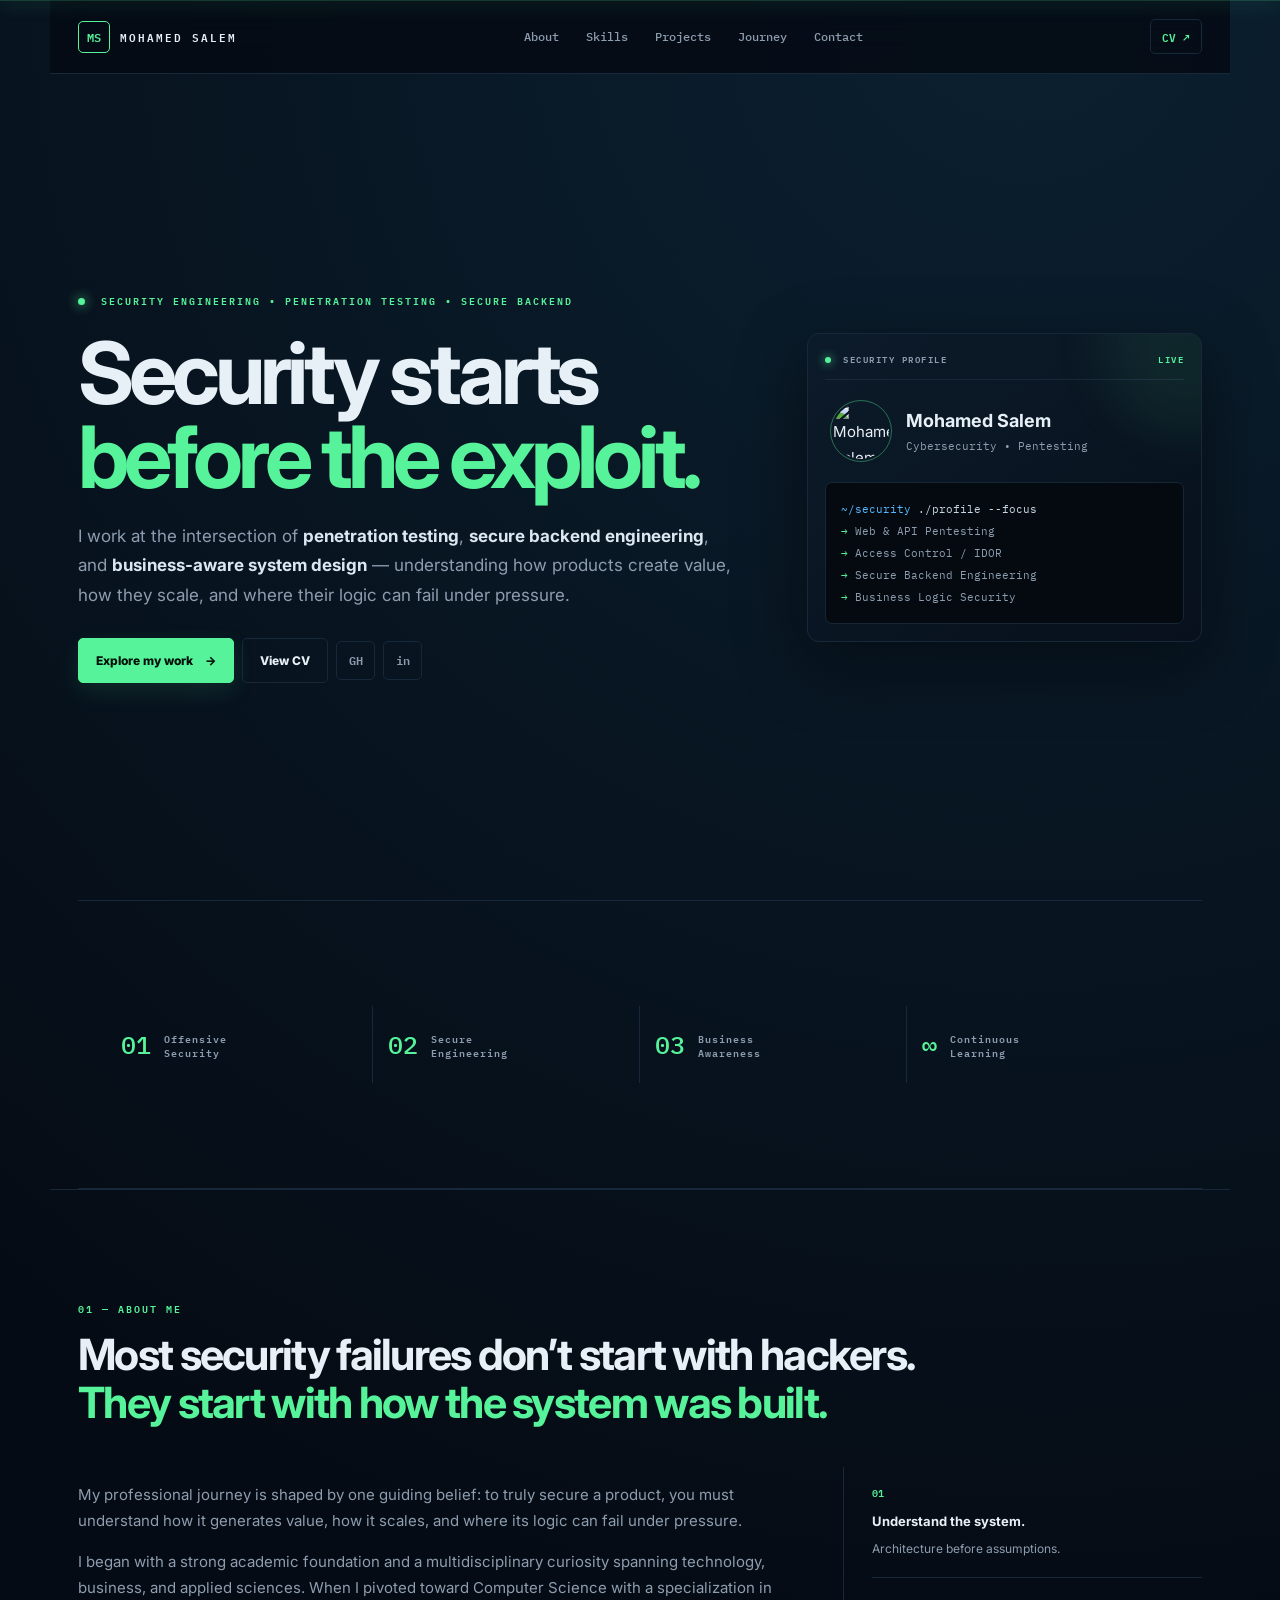
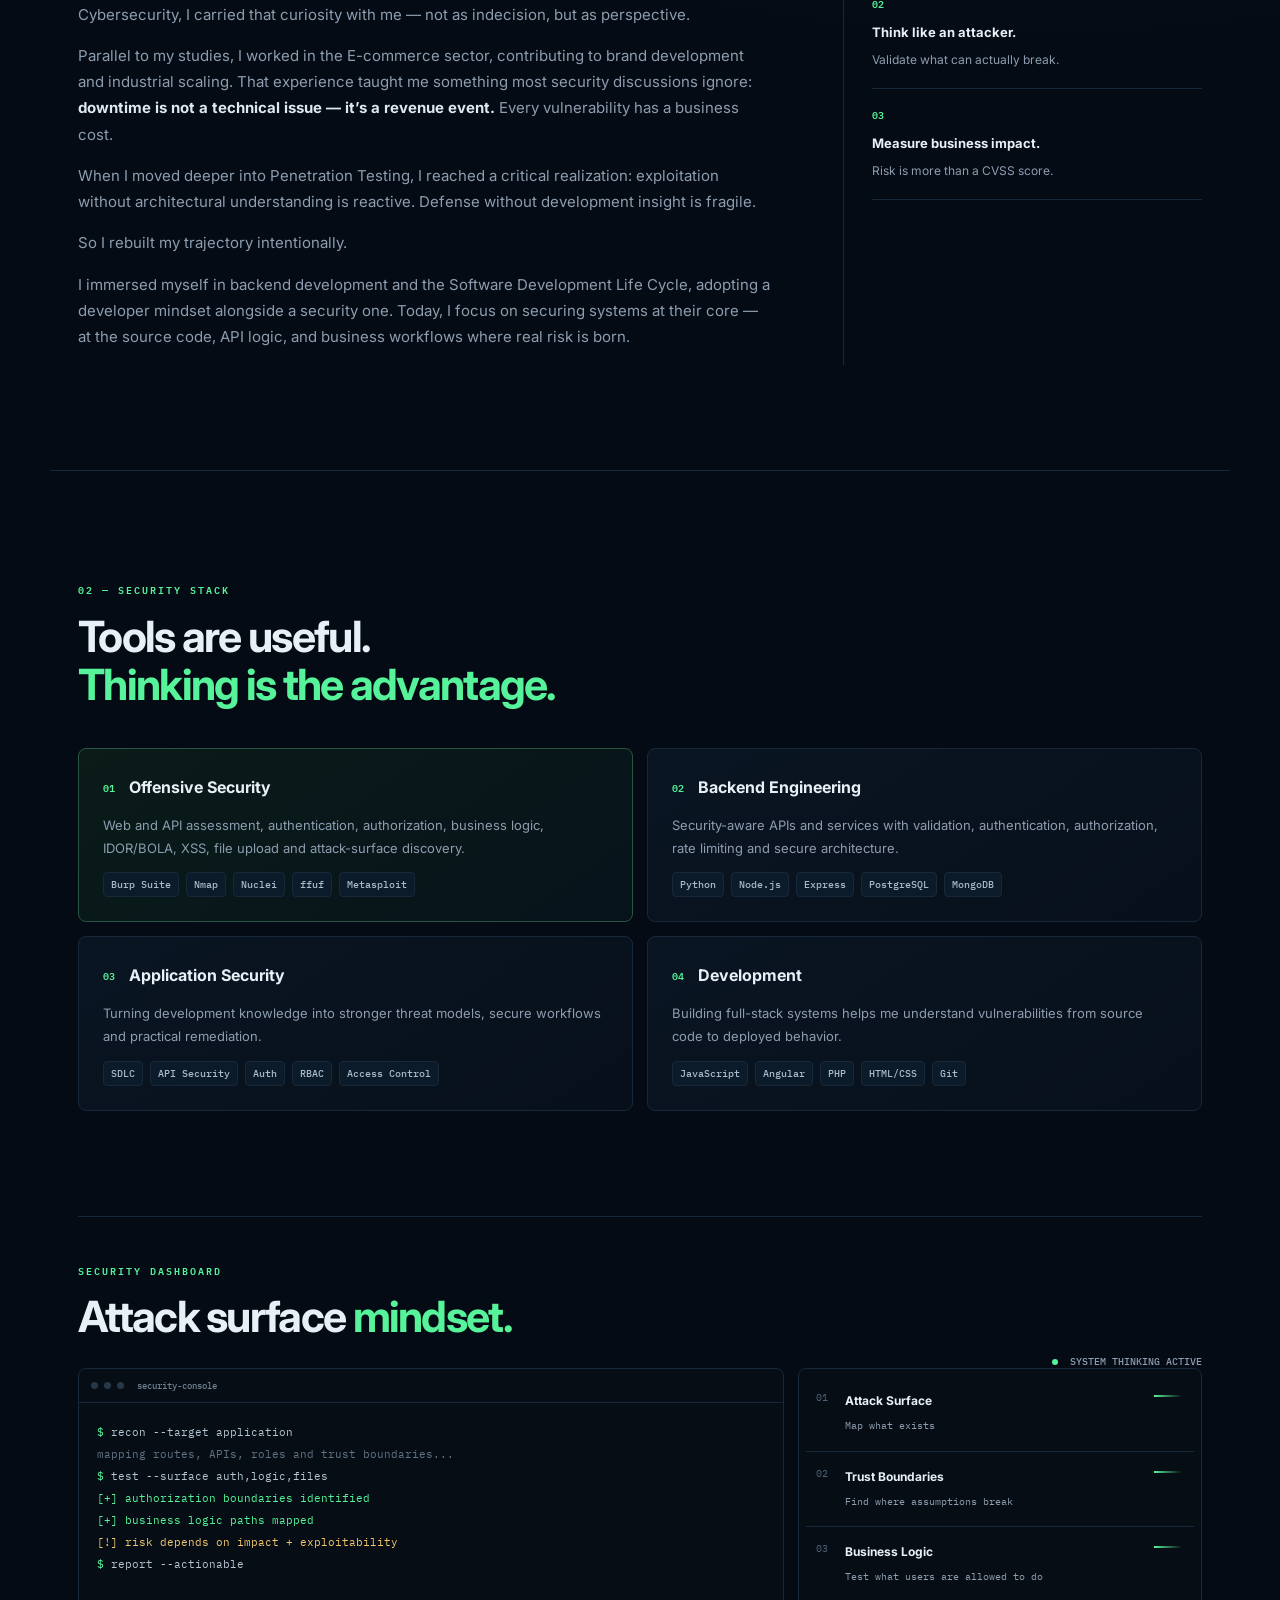
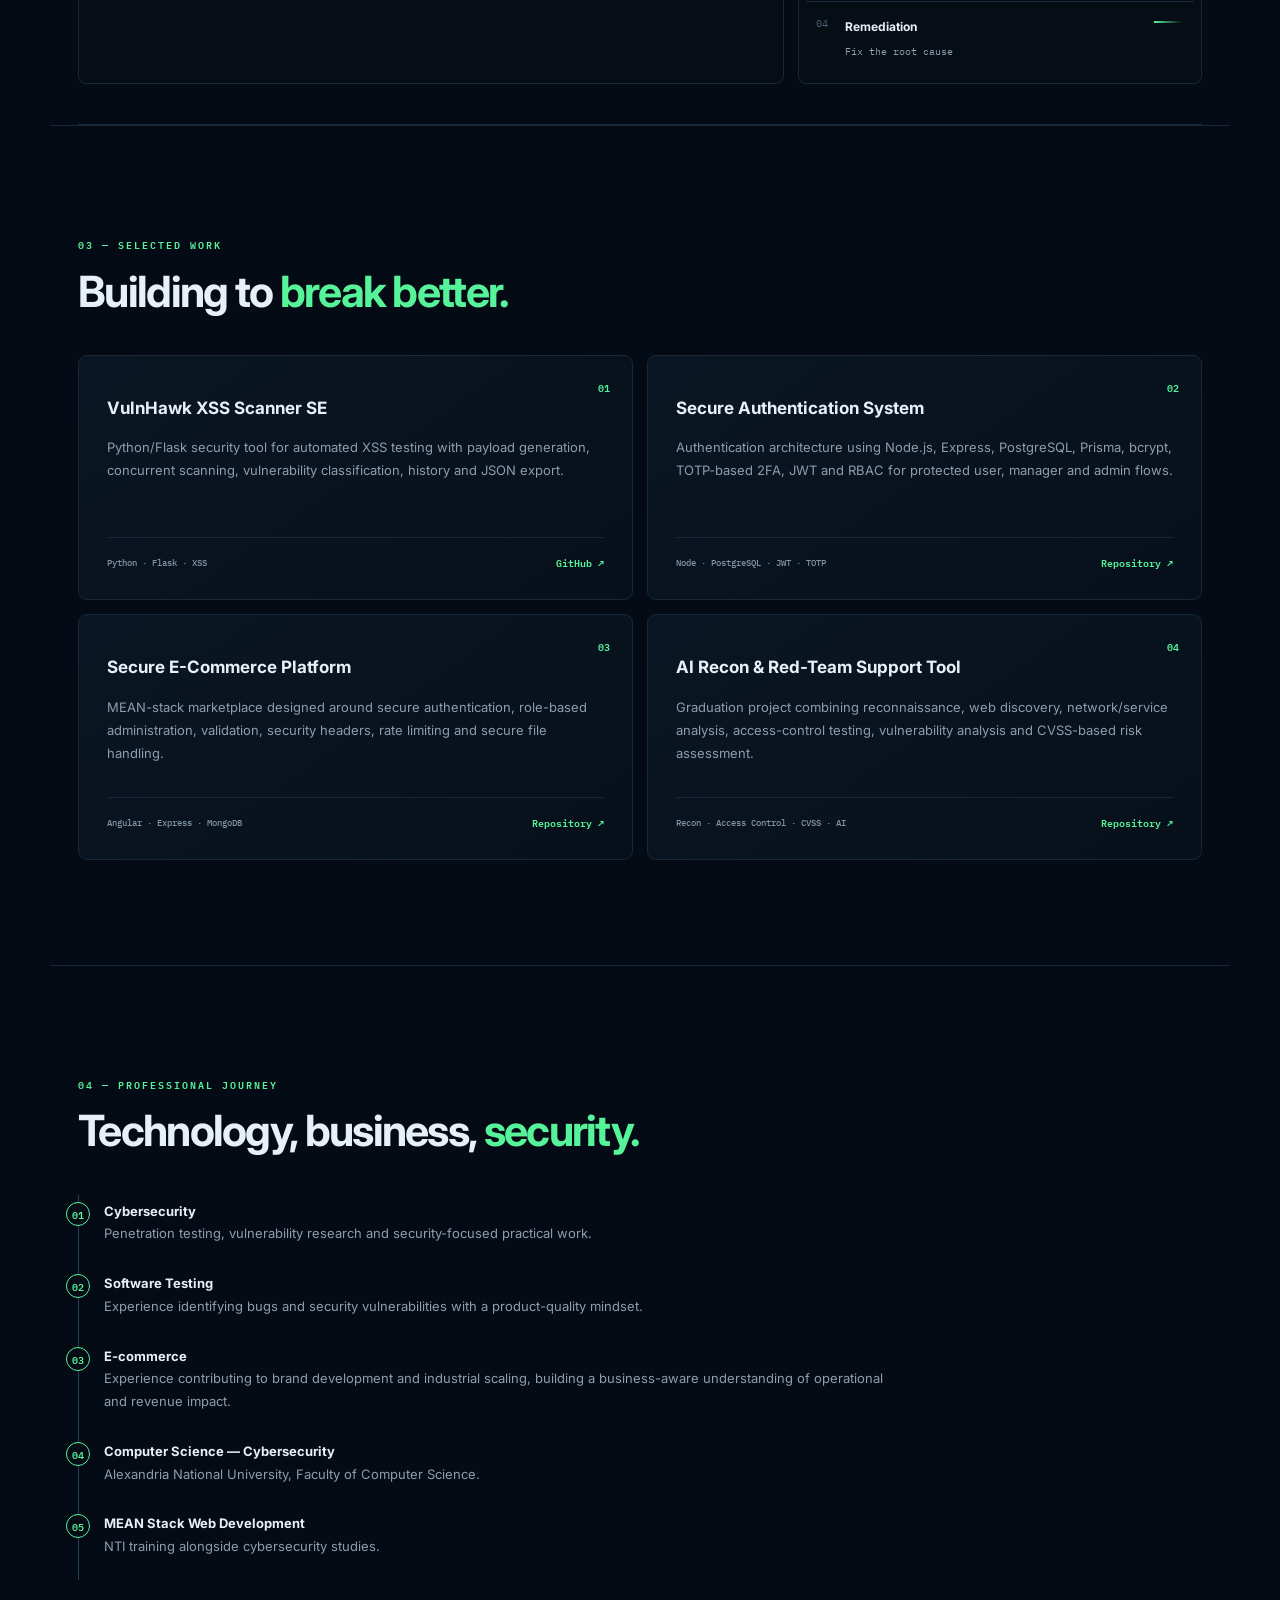
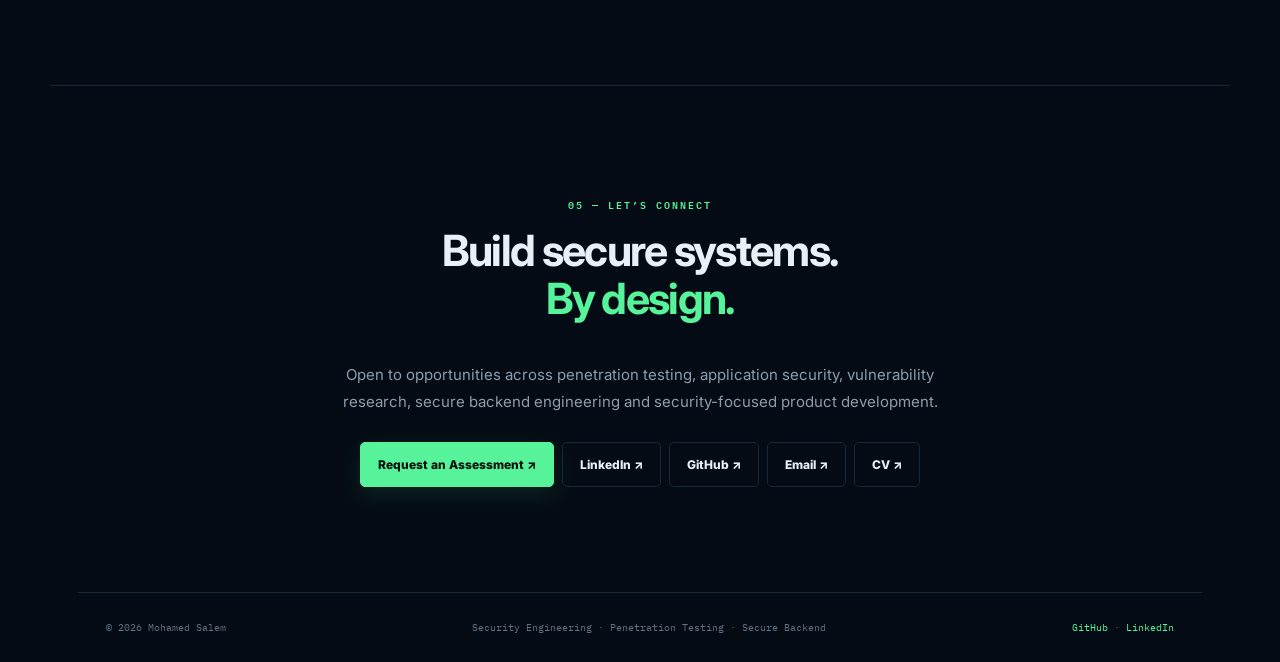
==== index.html @ fd74390b "Add security assessment service CTA" ====
<!doctype html>
<html lang="en">
<head>
<meta charset="utf-8">
<meta name="viewport" content="width=device-width,initial-scale=1">
<meta name="theme-color" content="#050b14">
<meta name="description" content="Mohamed Salem — Penetration Testing, secure backend engineering, vulnerability research and business-aware security.">
<meta name="keywords" content="Mohamed Salem, cybersecurity, penetration testing, web security, API security, bug bounty, secure backend, vulnerability research">
<meta name="author" content="Mohamed Salem">
<meta property="og:type" content="website">
<meta property="og:title" content="Mohamed Salem | Security Engineering & Penetration Testing">
<meta property="og:description" content="Penetration testing, secure backend engineering and business-aware security.">
<meta property="og:image" content="https://avatars.githubusercontent.com/u/147208290?v=4">
<meta property="og:url" content="https://mo7amedsalem1.github.io/">
<meta name="twitter:card" content="summary_large_image">
<link rel="canonical" href="https://mo7amedsalem1.github.io/">
<link rel="icon" href="https://avatars.githubusercontent.com/u/147208290?v=4">
<title>Mohamed Salem | Security Engineering & Penetration Testing</title>
<link rel="stylesheet" href="style.css">
<script type="application/ld+json">
{"@context":"https://schema.org","@type":"Person","name":"Mohamed Salem","url":"https://mo7amedsalem1.github.io/","image":"https://avatars.githubusercontent.com/u/147208290?v=4","sameAs":["https://github.com/mo7amedsalem1","https://www.linkedin.com/in/mohvmed-svlem"],"jobTitle":"Cybersecurity & Penetration Testing Specialist","knowsAbout":["Penetration Testing","Web Security","API Security","Secure Backend Development","Vulnerability Research","Access Control"]}
</script>
</head>
<body>
<div class="scanline"></div>
<header>
  <a class="brand" href="#home"><span>MS</span><strong>MOHAMED SALEM</strong></a>
  <nav>
    <a href="#about">About</a><a href="#skills">Skills</a><a href="#projects">Projects</a><a href="#experience">Journey</a><a href="#contact">Contact</a>
  </nav>
  <a class="nav-cta" href="Mohamed-Salem-CV.html">CV ↗</a>
</header>

<main>
<section id="home" class="hero">
  <div class="hero-copy">
    <div class="eyebrow"><i></i> SECURITY ENGINEERING • PENETRATION TESTING • SECURE BACKEND</div>
    <h1>Security starts<br><span>before the exploit.</span></h1>
    <p class="lead">I work at the intersection of <b>penetration testing</b>, <b>secure backend engineering</b>, and <b>business-aware system design</b> — understanding how products create value, how they scale, and where their logic can fail under pressure.</p>
    <div class="hero-actions">
      <a class="btn" href="#projects">Explore my work <span>→</span></a>
      <a class="btn ghost" href="Mohamed-Salem-CV.html">View CV</a>
      <a class="icon-btn" aria-label="GitHub" href="https://github.com/mo7amedsalem1" target="_blank" rel="noopener">GH</a>
      <a class="icon-btn" aria-label="LinkedIn" href="https://www.linkedin.com/in/mohvmed-svlem" target="_blank" rel="noopener">in</a>
    </div>
  </div>
  <div class="hero-side">
    <div class="profile-card">
      <div class="profile-top"><span class="status-dot"></span> SECURITY PROFILE <span class="live">LIVE</span></div>
      <div class="profile-main">
        <img src="https://avatars.githubusercontent.com/u/147208290?v=4" alt="Mohamed Salem">
        <div><h3>Mohamed Salem</h3><p>Cybersecurity • Pentesting</p></div>
      </div>
      <div class="terminal">
        <div><span class="prompt">~/security</span> ./profile --focus</div>
        <div class="terminal-line"><span>→</span> Web & API Pentesting</div>
        <div class="terminal-line"><span>→</span> Access Control / IDOR</div>
        <div class="terminal-line"><span>→</span> Secure Backend Engineering</div>
        <div class="terminal-line"><span>→</span> Business Logic Security</div>
      </div>
    </div>
  </div>
</section>

<section class="metrics">
  <div><strong>01</strong><span>Offensive<br>Security</span></div>
  <div><strong>02</strong><span>Secure<br>Engineering</span></div>
  <div><strong>03</strong><span>Business<br>Awareness</span></div>
  <div><strong>∞</strong><span>Continuous<br>Learning</span></div>
</section>

<section id="about">
<small>01 — ABOUT ME</small>
<h2>Most security failures don’t start with hackers.<br><span>They start with how the system was built.</span></h2>
<div class="about-layout">
<div>
<p>My professional journey is shaped by one guiding belief: to truly secure a product, you must understand how it generates value, how it scales, and where its logic can fail under pressure.</p>
<p>I began with a strong academic foundation and a multidisciplinary curiosity spanning technology, business, and applied sciences. When I pivoted toward Computer Science with a specialization in Cybersecurity, I carried that curiosity with me — not as indecision, but as perspective.</p>
<p>Parallel to my studies, I worked in the E-commerce sector, contributing to brand development and industrial scaling. That experience taught me something most security discussions ignore: <strong>downtime is not a technical issue — it’s a revenue event.</strong> Every vulnerability has a business cost.</p>
<p>When I moved deeper into Penetration Testing, I reached a critical realization: exploitation without architectural understanding is reactive. Defense without development insight is fragile.</p>
<p>So I rebuilt my trajectory intentionally.</p>
<p>I immersed myself in backend development and the Software Development Life Cycle, adopting a developer mindset alongside a security one. Today, I focus on securing systems at their core — at the source code, API logic, and business workflows where real risk is born.</p>
</div>
<div class="principles">
<div><span>01</span><b>Understand the system.</b><p>Architecture before assumptions.</p></div>
<div><span>02</span><b>Think like an attacker.</b><p>Validate what can actually break.</p></div>
<div><span>03</span><b>Measure business impact.</b><p>Risk is more than a CVSS score.</p></div>
</div>
</div>
</section>

<section id="skills">
<small>02 — SECURITY STACK</small><h2>Tools are useful.<br><span>Thinking is the advantage.</span></h2>
<div class="skill-matrix">
  <article class="skill-card featured"><div class="skill-head"><span>01</span><h3>Offensive Security</h3></div><p>Web and API assessment, authentication, authorization, business logic, IDOR/BOLA, XSS, file upload and attack-surface discovery.</p><div class="tags"><b>Burp Suite</b><b>Nmap</b><b>Nuclei</b><b>ffuf</b><b>Metasploit</b></div></article>
  <article class="skill-card"><div class="skill-head"><span>02</span><h3>Backend Engineering</h3></div><p>Security-aware APIs and services with validation, authentication, authorization, rate limiting and secure architecture.</p><div class="tags"><b>Python</b><b>Node.js</b><b>Express</b><b>PostgreSQL</b><b>MongoDB</b></div></article>
  <article class="skill-card"><div class="skill-head"><span>03</span><h3>Application Security</h3></div><p>Turning development knowledge into stronger threat models, secure workflows and practical remediation.</p><div class="tags"><b>SDLC</b><b>API Security</b><b>Auth</b><b>RBAC</b><b>Access Control</b></div></article>
  <article class="skill-card"><div class="skill-head"><span>04</span><h3>Development</h3></div><p>Building full-stack systems helps me understand vulnerabilities from source code to deployed behavior.</p><div class="tags"><b>JavaScript</b><b>Angular</b><b>PHP</b><b>HTML/CSS</b><b>Git</b></div></article>
</div>
</section>

<section class="dashboard">
<div class="dashboard-head"><div><small>SECURITY DASHBOARD</small><h2>Attack surface <span>mindset.</span></h2></div><div class="dashboard-status"><i></i> SYSTEM THINKING ACTIVE</div></div>
<div class="dash-grid">
  <div class="dash-terminal"><div class="terminal-bar"><span></span><span></span><span></span><b>security-console</b></div><div class="console"><p><em>$</em> recon --target application</p><p class="muted">mapping routes, APIs, roles and trust boundaries...</p><p><em>$</em> test --surface auth,logic,files</p><p class="ok">[+] authorization boundaries identified</p><p class="ok">[+] business logic paths mapped</p><p class="warn">[!] risk depends on impact + exploitability</p><p><em>$</em> report --actionable</p></div></div>
  <div class="risk-list"><div><span>01</span><b>Attack Surface</b><i></i><small>Map what exists</small></div><div><span>02</span><b>Trust Boundaries</b><i></i><small>Find where assumptions break</small></div><div><span>03</span><b>Business Logic</b><i></i><small>Test what users are allowed to do</small></div><div><span>04</span><b>Remediation</b><i></i><small>Fix the root cause</small></div></div>
</div>
</section>

<section id="projects">
<small>03 — SELECTED WORK</small><h2>Building to <span>break better.</span></h2>
<div class="project-grid">
<article class="project"><div class="project-no">01</div><h3>VulnHawk XSS Scanner SE</h3><p>Python/Flask security tool for automated XSS testing with payload generation, concurrent scanning, vulnerability classification, history and JSON export.</p><div class="project-foot"><b>Python · Flask · XSS</b><a href="https://github.com/mo7amedsalem1" target="_blank" rel="noopener">GitHub ↗</a></div></article>
<article class="project"><div class="project-no">02</div><h3>Secure Authentication System</h3><p>Authentication architecture using Node.js, Express, PostgreSQL, Prisma, bcrypt, TOTP-based 2FA, JWT and RBAC for protected user, manager and admin flows.</p><div class="project-foot"><b>Node · PostgreSQL · JWT · TOTP</b><a href="https://github.com/mo7amedsalem1/LogIn-flow" target="_blank" rel="noopener">Repository ↗</a></div></article>
<article class="project"><div class="project-no">03</div><h3>Secure E-Commerce Platform</h3><p>MEAN-stack marketplace designed around secure authentication, role-based administration, validation, security headers, rate limiting and secure file handling.</p><div class="project-foot"><b>Angular · Express · MongoDB</b><a href="https://github.com/mo7amedsalem1/Secure-E-Commerce-Platform" target="_blank" rel="noopener">Repository ↗</a></div></article>
<article class="project"><div class="project-no">04</div><h3>AI Recon & Red-Team Support Tool</h3><p>Graduation project combining reconnaissance, web discovery, network/service analysis, access-control testing, vulnerability analysis and CVSS-based risk assessment.</p><div class="project-foot"><b>Recon · Access Control · CVSS · AI</b><a href="https://github.com/mo7amedsalem1/JIMS-RECON" target="_blank" rel="noopener">Repository ↗</a></div></article>
</div>
</section>

<section id="experience">
<small>04 — PROFESSIONAL JOURNEY</small><h2>Technology, business, <span>security.</span></h2>
<div class="timeline">
<div><span>01</span><p><b>Cybersecurity</b><br>Penetration testing, vulnerability research and security-focused practical work.</p></div>
<div><span>02</span><p><b>Software Testing</b><br>Experience identifying bugs and security vulnerabilities with a product-quality mindset.</p></div>
<div><span>03</span><p><b>E-commerce</b><br>Experience contributing to brand development and industrial scaling, building a business-aware understanding of operational and revenue impact.</p></div>
<div><span>04</span><p><b>Computer Science — Cybersecurity</b><br>Alexandria National University, Faculty of Computer Science.</p></div>
<div><span>05</span><p><b>MEAN Stack Web Development</b><br>NTI training alongside cybersecurity studies.</p></div>
</div>
</section>

<section id="contact" class="contact">
<small>05 — LET’S CONNECT</small>
<h2>Build secure systems.<br><span>By design.</span></h2>
<p>Open to opportunities across penetration testing, application security, vulnerability research, secure backend engineering and security-focused product development.</p>
<div class="contact-actions">
<a class="btn" href="mailto:eng-mohamedsalem@outlook.com?subject=Security%20Assessment%20Request&body=Hello%20Mohamed%2C%0A%0AI%27d%20like%20to%20request%20a%20security%20assessment.%0A%0ACompany%2FProject%3A%20%0AWebsite%2FApplication%3A%20%0AAssessment%20type%3A%20Web%20%2F%20API%20%2F%20Network%20%2F%20Other%0AExpected%20scope%3A%20%0A%0APlease%20let%20me%20know%20your%20availability%20and%20next%20steps.%0A%0ARegards%2C">Request an Assessment ↗</a>
<a class="btn ghost" href="https://www.linkedin.com/in/mohvmed-svlem" target="_blank" rel="noopener">LinkedIn ↗</a>
<a class="btn ghost" href="https://github.com/mo7amedsalem1" target="_blank" rel="noopener">GitHub ↗</a>
<a class="btn ghost" href="mailto:eng-mohamedsalem@outlook.com">Email ↗</a>
<a class="btn ghost" href="Mohamed-Salem-CV.html">CV ↗</a>
</div>
</section>
</main>
<footer><span>© 2026 Mohamed Salem</span><span>Security Engineering · Penetration Testing · Secure Backend</span><span><a href="https://github.com/mo7amedsalem1">GitHub</a> · <a href="https://www.linkedin.com/in/mohvmed-svlem">LinkedIn</a></span></footer>
<script src="script.js"></script>
</body>
</html>
---- style.css ----
@import url('https://fonts.googleapis.com/css2?family=IBM+Plex+Mono:wght@400;500;600&family=Inter:wght@400;500;600;700;800&display=swap');
:root{--bg:#050b14;--panel:#091321;--panel2:#0c1827;--line:#17283a;--text:#e8f0f7;--muted:#8d9daf;--green:#56f39a;--blue:#54b8ff;--danger:#ff7181;--shadow:0 20px 70px #0007}
*{box-sizing:border-box}html{scroll-behavior:smooth}body{margin:0;background:radial-gradient(circle at 80% 0%,#0b2030 0,transparent 30%),var(--bg);color:var(--text);font:15px/1.75 Inter,Arial,sans-serif;overflow-x:hidden}body:before{content:"";position:fixed;inset:0;pointer-events:none;opacity:.25;background-image:linear-gradient(#ffffff03 1px,transparent 1px),linear-gradient(90deg,#ffffff03 1px,transparent 1px);background-size:42px 42px;mask-image:linear-gradient(to bottom,#000,transparent 85%);z-index:-1}.scanline{position:fixed;top:0;left:0;width:100%;height:1px;background:#56f39a33;box-shadow:0 0 18px #56f39a;animation:scan 8s linear infinite;z-index:20;pointer-events:none}@keyframes scan{0%{transform:translateY(0)}100%{transform:translateY(100vh)}}a{color:inherit;text-decoration:none}header{height:74px;display:flex;align-items:center;justify-content:space-between;max-width:1180px;margin:auto;padding:0 28px;border-bottom:1px solid var(--line);position:sticky;top:0;background:#050b14dd;backdrop-filter:blur(16px);z-index:10}.brand{display:flex;align-items:center;gap:10px}.brand span{color:var(--green);border:1px solid var(--green);padding:5px 8px;border-radius:5px;font:600 12px 'IBM Plex Mono'}.brand strong{font:600 11px 'IBM Plex Mono';letter-spacing:2px}nav{display:flex;gap:27px}nav a{color:var(--muted);font:500 12px 'IBM Plex Mono'}nav a:hover{color:var(--green)}.nav-cta{border:1px solid var(--line);padding:7px 11px;border-radius:5px;color:var(--green);font:600 11px 'IBM Plex Mono'}main{max-width:1180px;margin:auto}.hero{min-height:calc(100vh - 74px);display:grid;grid-template-columns:1.25fr .75fr;align-items:center;gap:70px;padding:80px 28px}.eyebrow,small{color:var(--green);font:600 10px 'IBM Plex Mono';letter-spacing:2px}.eyebrow i{display:inline-block;width:7px;height:7px;background:var(--green);border-radius:50%;margin-right:8px;box-shadow:0 0 12px var(--green);animation:pulse 1.5s infinite}@keyframes pulse{50%{opacity:.35;transform:scale(.7)}}.hero h1{font-size:clamp(48px,7vw,86px);line-height:.98;letter-spacing:-5px;margin:22px 0}.hero h1 span,h2 span{color:var(--green)}.lead{max-width:720px;color:var(--muted);font-size:17px}.lead b{color:#dbe7f1}.hero-actions{display:flex;align-items:center;flex-wrap:wrap;gap:8px;margin-top:27px}.btn{display:inline-flex;align-items:center;gap:12px;padding:11px 17px;border:1px solid var(--green);border-radius:5px;background:var(--green);color:#031009;font-weight:800;font-size:12px;box-shadow:0 8px 25px #56f39a1c}.btn:hover{transform:translateY(-2px);box-shadow:0 12px 35px #56f39a2a}.btn.ghost{background:transparent;color:var(--text);border-color:var(--line);box-shadow:none}.btn.ghost:hover{border-color:var(--green);color:var(--green)}.icon-btn{height:39px;min-width:39px;display:grid;place-items:center;border:1px solid var(--line);border-radius:5px;color:var(--muted);font:600 12px 'IBM Plex Mono'}.icon-btn:hover{color:var(--green);border-color:var(--green)}.profile-card{background:linear-gradient(145deg,#0c1b2a,#07101b);border:1px solid var(--line);border-radius:12px;padding:17px;box-shadow:var(--shadow);position:relative;overflow:hidden}.profile-card:after{content:"";position:absolute;width:180px;height:180px;border-radius:50%;background:#56f39a12;filter:blur(25px);right:-80px;top:-80px}.profile-top{font:600 9px 'IBM Plex Mono';color:var(--muted);letter-spacing:1.5px;border-bottom:1px solid var(--line);padding-bottom:12px}.status-dot{display:inline-block;width:6px;height:6px;border-radius:50%;background:var(--green);box-shadow:0 0 10px var(--green);margin-right:6px}.live{float:right;color:var(--green)}.profile-main{display:flex;align-items:center;gap:14px;padding:20px 5px}.profile-main img{width:62px;height:62px;border-radius:50%;object-fit:cover;border:1px solid #56f39a66;padding:2px}.profile-main h3{margin:0;font-size:18px}.profile-main p{margin:3px 0;color:var(--muted);font:11px 'IBM Plex Mono'}.terminal{background:#040a10;border:1px solid #152636;border-radius:7px;padding:15px;font:11px/2 'IBM Plex Mono';color:#c8d6e1}.prompt{color:var(--blue)}.terminal-line{color:var(--muted)}.terminal-line span{color:var(--green)}.metrics{display:grid;grid-template-columns:repeat(4,1fr);border-top:1px solid var(--line);border-bottom:1px solid var(--line);margin:0 28px}.metrics div{padding:22px 15px;display:flex;align-items:center;gap:13px;border-right:1px solid var(--line)}.metrics div:last-child{border:0}.metrics strong{font:500 25px 'IBM Plex Mono';color:var(--green)}.metrics span{font:600 10px/1.4 'IBM Plex Mono';letter-spacing:1px;color:var(--muted)}section:not(.hero){padding:105px 28px;border-top:1px solid var(--line)}h2{font-size:clamp(29px,4vw,43px);line-height:1.12;letter-spacing:-1.7px;margin:9px 0 40px}.about-layout{display:grid;grid-template-columns:1.45fr .75fr;gap:70px}.about-layout p,section p{color:var(--muted);max-width:790px}.about-layout strong{color:#dce8f2}.principles{border-left:1px solid var(--line);padding-left:28px}.principles div{padding:12px 0 18px;border-bottom:1px solid var(--line)}.principles span,.project-no,.skill-head>span,.timeline>div>span{color:var(--green);font:600 10px 'IBM Plex Mono'}.principles b{display:block;margin:5px 0;font-size:13px}.principles p{font-size:12px;margin:0}.skill-matrix{display:grid;grid-template-columns:repeat(2,1fr);gap:14px}.skill-card{padding:24px;background:linear-gradient(145deg,#091522,#07101a);border:1px solid var(--line);border-radius:8px;transition:.25s}.skill-card:hover,.project:hover{transform:translateY(-4px);border-color:#2b4a61;box-shadow:0 18px 45px #0003}.skill-card.featured{border-color:#27553f;background:linear-gradient(145deg,#0a1b18,#07131b)}.skill-head{display:flex;align-items:center;gap:14px}.skill-head h3{margin:0;font-size:16px}.skill-card p{font-size:13px}.tags{display:flex;flex-wrap:wrap;gap:7px}.tags b{font:500 10px 'IBM Plex Mono';color:#a9bac8;background:#0c1b29;border:1px solid var(--line);padding:5px 7px;border-radius:4px}.dashboard{margin:0 28px;padding:40px 0!important;border-top:1px solid var(--line);border-bottom:1px solid var(--line)}.dashboard-head{display:flex;align-items:end;justify-content:space-between;gap:20px}.dashboard-head h2{margin-bottom:28px}.dashboard-status{color:var(--muted);font:500 10px 'IBM Plex Mono'}.dashboard-status i{display:inline-block;width:6px;height:6px;background:var(--green);border-radius:50%;margin-right:6px}.dash-grid{display:grid;grid-template-columns:1.4fr .8fr;gap:14px}.dash-terminal,.risk-list{border:1px solid var(--line);border-radius:8px;background:#060d15;overflow:hidden}.terminal-bar{height:34px;border-bottom:1px solid var(--line);display:flex;align-items:center;gap:6px;padding:0 12px}.terminal-bar span{width:7px;height:7px;border-radius:50%;background:#263747}.terminal-bar b{margin-left:7px;color:#6f8192;font:500 9px 'IBM Plex Mono'}.console{padding:18px;font:11px/2 'IBM Plex Mono'}.console p{margin:0;color:#b5c5d2}.console em{color:var(--green);font-style:normal}.console .muted{color:#617284}.console .ok{color:var(--green)}.console .warn{color:#f2c66d}.risk-list{padding:7px}.risk-list div{position:relative;padding:14px 13px 13px 39px;border-bottom:1px solid var(--line)}.risk-list div:last-child{border:0}.risk-list span{position:absolute;left:10px;top:15px;color:#4f6477;font:10px 'IBM Plex Mono'}.risk-list b{display:block;font-size:12px}.risk-list small{color:var(--muted);font:10px 'IBM Plex Mono';letter-spacing:0}.risk-list i{position:absolute;right:12px;top:19px;width:28px;height:2px;background:linear-gradient(90deg,var(--green),transparent)}.project-grid{display:grid;grid-template-columns:repeat(2,1fr);gap:14px}.project{position:relative;padding:28px;background:linear-gradient(145deg,#0a1623,#07101a);border:1px solid var(--line);border-radius:9px;transition:.25s}.project-no{position:absolute;right:22px;top:22px}.project h3{margin:10px 0 8px;font-size:17px;max-width:80%}.project p{font-size:13px;min-height:88px}.project-foot{display:flex;justify-content:space-between;align-items:center;gap:10px;border-top:1px solid var(--line);padding-top:15px}.project-foot b{font:500 9px 'IBM Plex Mono';color:#8193a4}.project-foot a{font:600 10px 'IBM Plex Mono';color:var(--green)}.timeline{border-left:1px solid #244056;padding-left:25px}.timeline>div{position:relative;padding:5px 0 22px}.timeline>div>span{position:absolute;left:-38px;top:7px;width:24px;height:24px;display:grid;place-items:center;border:1px solid var(--green);border-radius:50%;background:var(--bg)}.timeline p{margin:0;font-size:13px}.timeline b{color:#e8f0f7}.contact{text-align:center}.contact p{margin:0 auto;max-width:650px}.contact-actions{display:flex;justify-content:center;flex-wrap:wrap;gap:8px;margin-top:27px}footer{max-width:1124px;margin:auto;padding:28px;border-top:1px solid var(--line);display:flex;justify-content:space-between;gap:15px;color:#607285;font:10px 'IBM Plex Mono'}footer a{color:var(--green)}@media(max-width:800px){nav{display:none}.nav-cta{margin-left:auto}.hero{grid-template-columns:1fr;gap:35px;min-height:auto;padding-top:80px}.hero h1{letter-spacing:-3px}.hero-side{max-width:520px}.metrics{grid-template-columns:repeat(2,1fr)}.metrics div:nth-child(2){border-right:0}.metrics div:nth-child(-n+2){border-bottom:1px solid var(--line)}.about-layout,.dash-grid{grid-template-columns:1fr}.principles{border-left:0;border-top:1px solid var(--line);padding:15px 0 0}.dashboard-head{align-items:start;flex-direction:column}.skill-matrix,.project-grid{grid-template-columns:1fr}section:not(.hero){padding:80px 28px}.dashboard{margin:0 28px}footer{flex-direction:column}}@media(max-width:520px){.brand strong{display:none}.hero{padding-left:20px;padding-right:20px}.hero h1{font-size:47px}.metrics{margin:0 20px}.metrics div{padding:17px 10px}.metrics strong{font-size:21px}section:not(.hero){padding-left:20px;padding-right:20px}.dashboard{margin:0 20px}.dashboard-status{display:none}.project-foot{align-items:flex-start;flex-direction:column}footer{padding:25px 20px}}
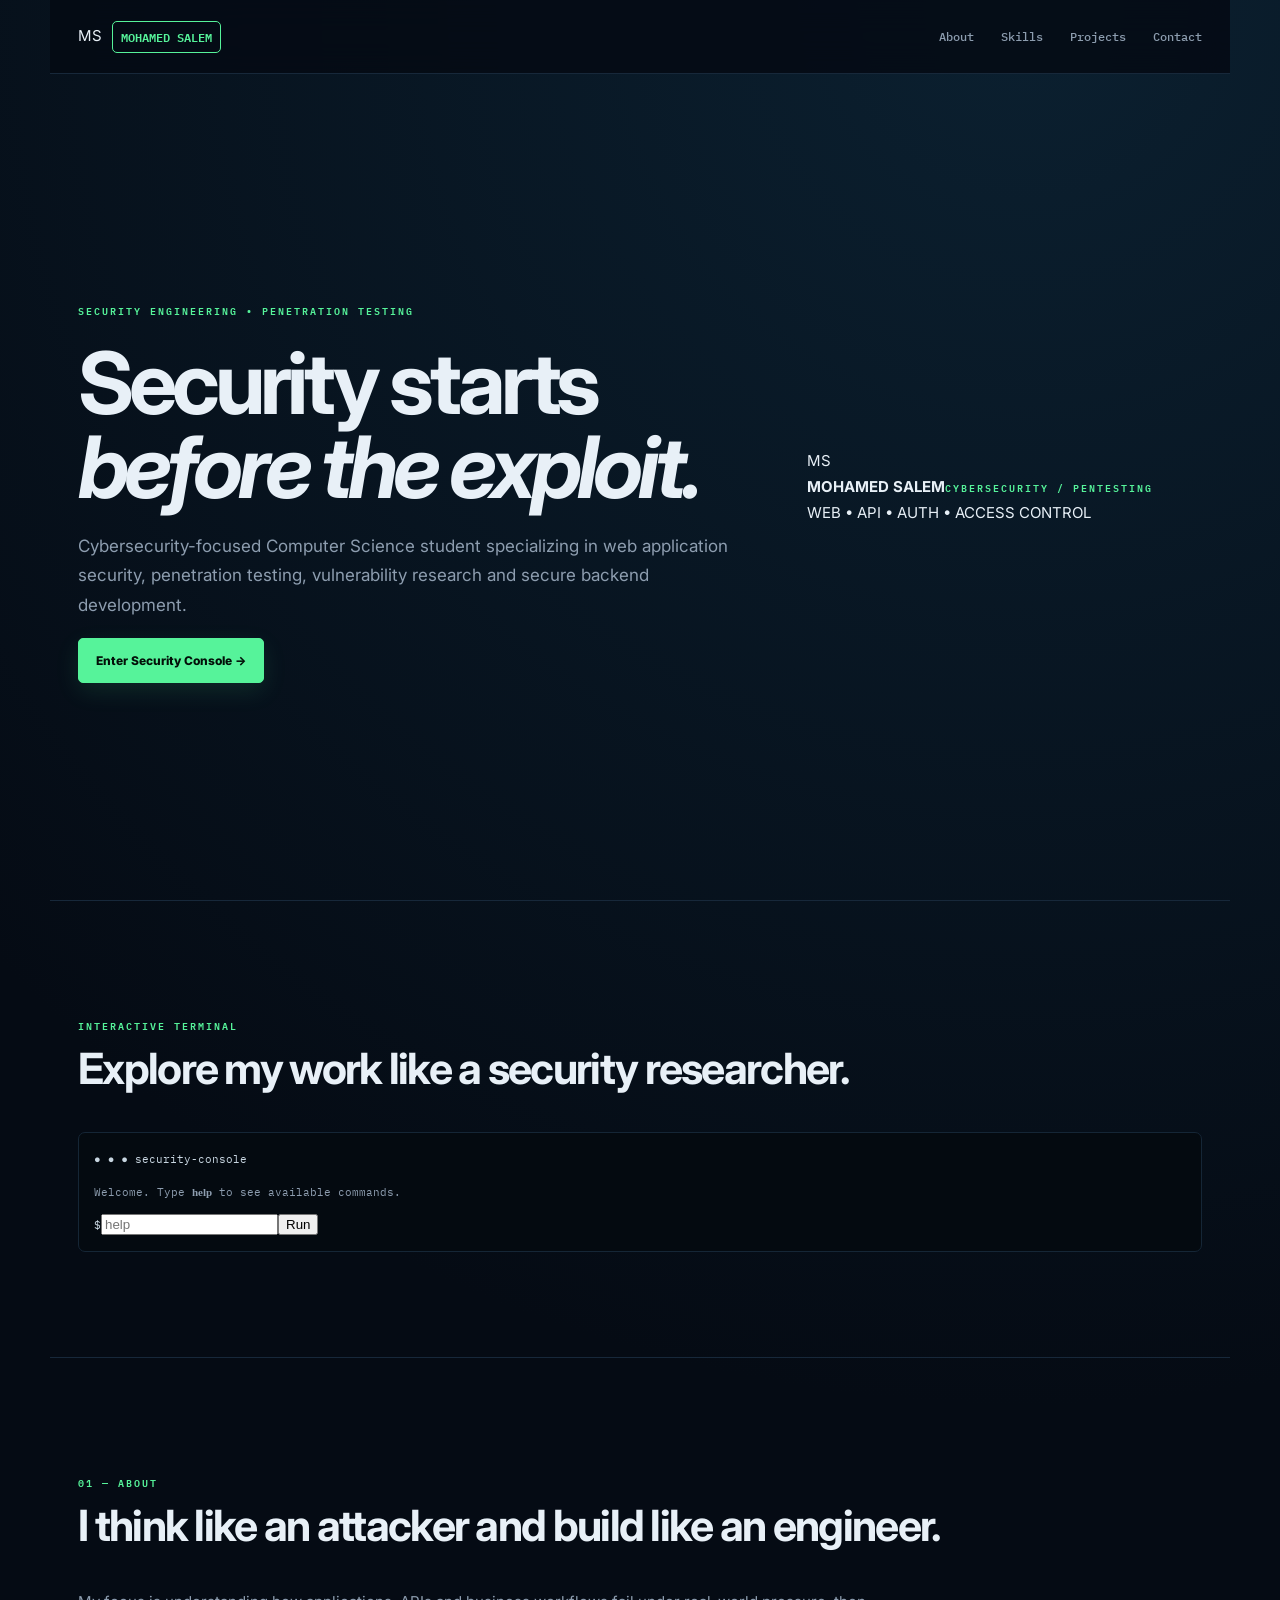
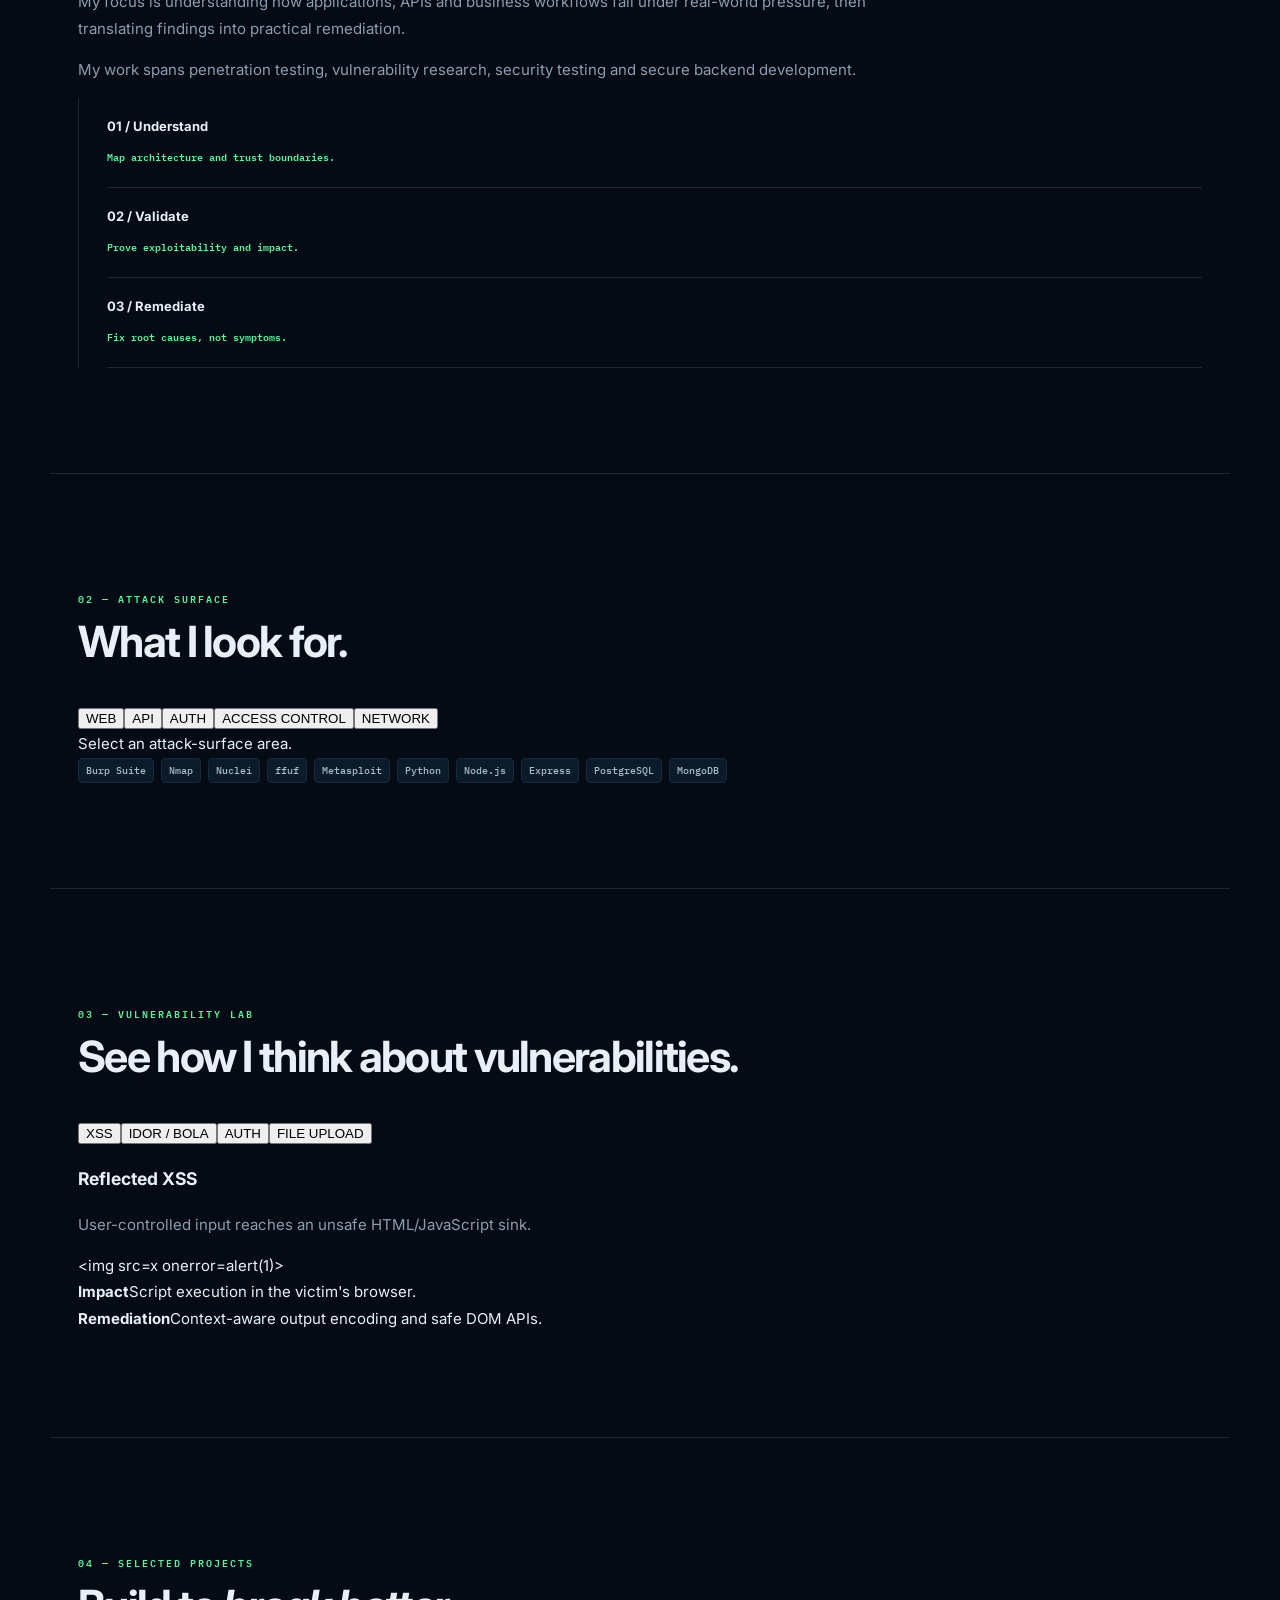
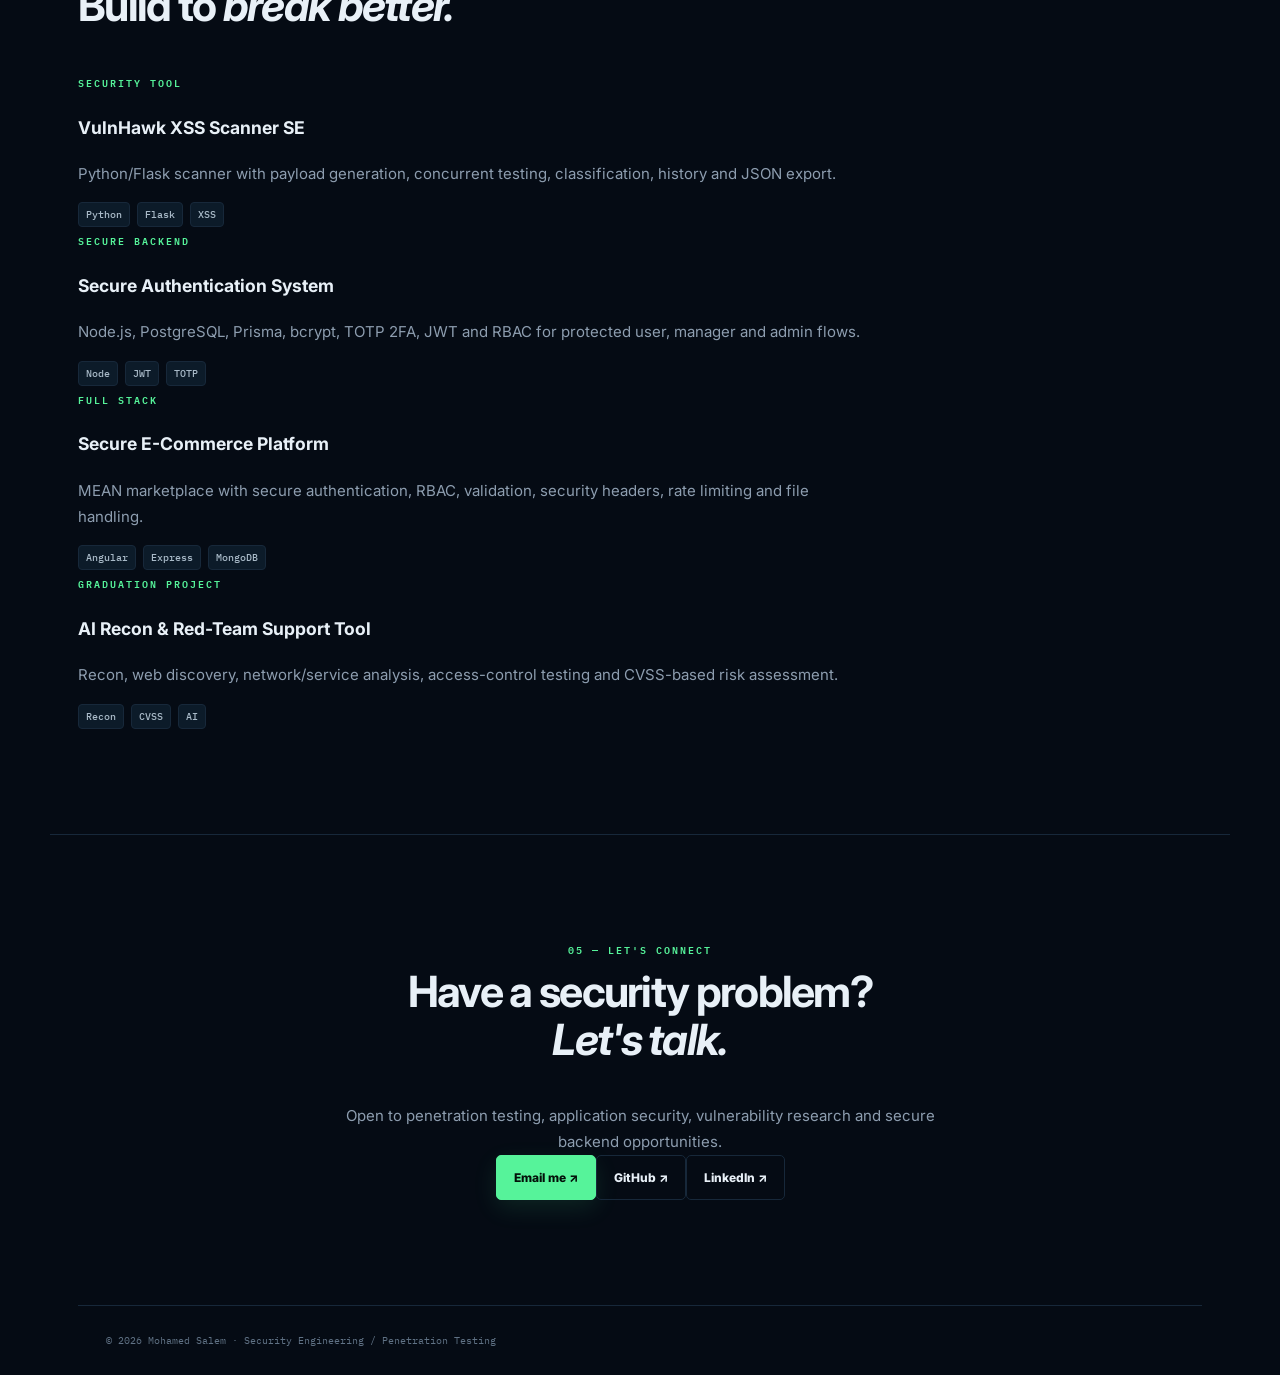
==== commit 6914cbb9: "Upgrade portfolio with interactive security experience" ====
--- a/index.html
+++ b/index.html
@@ -1,147 +1 @@
-<!doctype html>
-<html lang="en">
-<head>
-<meta charset="utf-8">
-<meta name="viewport" content="width=device-width,initial-scale=1">
-<meta name="theme-color" content="#050b14">
-<meta name="description" content="Mohamed Salem — Penetration Testing, secure backend engineering, vulnerability research and business-aware security.">
-<meta name="keywords" content="Mohamed Salem, cybersecurity, penetration testing, web security, API security, bug bounty, secure backend, vulnerability research">
-<meta name="author" content="Mohamed Salem">
-<meta property="og:type" content="website">
-<meta property="og:title" content="Mohamed Salem | Security Engineering & Penetration Testing">
-<meta property="og:description" content="Penetration testing, secure backend engineering and business-aware security.">
-<meta property="og:image" content="https://avatars.githubusercontent.com/u/147208290?v=4">
-<meta property="og:url" content="https://mo7amedsalem1.github.io/">
-<meta name="twitter:card" content="summary_large_image">
-<link rel="canonical" href="https://mo7amedsalem1.github.io/">
-<link rel="icon" href="https://avatars.githubusercontent.com/u/147208290?v=4">
-<title>Mohamed Salem | Security Engineering & Penetration Testing</title>
-<link rel="stylesheet" href="style.css">
-<script type="application/ld+json">
-{"@context":"https://schema.org","@type":"Person","name":"Mohamed Salem","url":"https://mo7amedsalem1.github.io/","image":"https://avatars.githubusercontent.com/u/147208290?v=4","sameAs":["https://github.com/mo7amedsalem1","https://www.linkedin.com/in/mohvmed-svlem"],"jobTitle":"Cybersecurity & Penetration Testing Specialist","knowsAbout":["Penetration Testing","Web Security","API Security","Secure Backend Development","Vulnerability Research","Access Control"]}
-</script>
-</head>
-<body>
-<div class="scanline"></div>
-<header>
-  <a class="brand" href="#home"><span>MS</span><strong>MOHAMED SALEM</strong></a>
-  <nav>
-    <a href="#about">About</a><a href="#skills">Skills</a><a href="#projects">Projects</a><a href="#experience">Journey</a><a href="#contact">Contact</a>
-  </nav>
-  <a class="nav-cta" href="Mohamed-Salem-CV.html">CV ↗</a>
-</header>
-
-<main>
-<section id="home" class="hero">
-  <div class="hero-copy">
-    <div class="eyebrow"><i></i> SECURITY ENGINEERING • PENETRATION TESTING • SECURE BACKEND</div>
-    <h1>Security starts<br><span>before the exploit.</span></h1>
-    <p class="lead">I work at the intersection of <b>penetration testing</b>, <b>secure backend engineering</b>, and <b>business-aware system design</b> — understanding how products create value, how they scale, and where their logic can fail under pressure.</p>
-    <div class="hero-actions">
-      <a class="btn" href="#projects">Explore my work <span>→</span></a>
-      <a class="btn ghost" href="Mohamed-Salem-CV.html">View CV</a>
-      <a class="icon-btn" aria-label="GitHub" href="https://github.com/mo7amedsalem1" target="_blank" rel="noopener">GH</a>
-      <a class="icon-btn" aria-label="LinkedIn" href="https://www.linkedin.com/in/mohvmed-svlem" target="_blank" rel="noopener">in</a>
-    </div>
-  </div>
-  <div class="hero-side">
-    <div class="profile-card">
-      <div class="profile-top"><span class="status-dot"></span> SECURITY PROFILE <span class="live">LIVE</span></div>
-      <div class="profile-main">
-        <img src="https://avatars.githubusercontent.com/u/147208290?v=4" alt="Mohamed Salem">
-        <div><h3>Mohamed Salem</h3><p>Cybersecurity • Pentesting</p></div>
-      </div>
-      <div class="terminal">
-        <div><span class="prompt">~/security</span> ./profile --focus</div>
-        <div class="terminal-line"><span>→</span> Web & API Pentesting</div>
-        <div class="terminal-line"><span>→</span> Access Control / IDOR</div>
-        <div class="terminal-line"><span>→</span> Secure Backend Engineering</div>
-        <div class="terminal-line"><span>→</span> Business Logic Security</div>
-      </div>
-    </div>
-  </div>
-</section>
-
-<section class="metrics">
-  <div><strong>01</strong><span>Offensive<br>Security</span></div>
-  <div><strong>02</strong><span>Secure<br>Engineering</span></div>
-  <div><strong>03</strong><span>Business<br>Awareness</span></div>
-  <div><strong>∞</strong><span>Continuous<br>Learning</span></div>
-</section>
-
-<section id="about">
-<small>01 — ABOUT ME</small>
-<h2>Most security failures don’t start with hackers.<br><span>They start with how the system was built.</span></h2>
-<div class="about-layout">
-<div>
-<p>My professional journey is shaped by one guiding belief: to truly secure a product, you must understand how it generates value, how it scales, and where its logic can fail under pressure.</p>
-<p>I began with a strong academic foundation and a multidisciplinary curiosity spanning technology, business, and applied sciences. When I pivoted toward Computer Science with a specialization in Cybersecurity, I carried that curiosity with me — not as indecision, but as perspective.</p>
-<p>Parallel to my studies, I worked in the E-commerce sector, contributing to brand development and industrial scaling. That experience taught me something most security discussions ignore: <strong>downtime is not a technical issue — it’s a revenue event.</strong> Every vulnerability has a business cost.</p>
-<p>When I moved deeper into Penetration Testing, I reached a critical realization: exploitation without architectural understanding is reactive. Defense without development insight is fragile.</p>
-<p>So I rebuilt my trajectory intentionally.</p>
-<p>I immersed myself in backend development and the Software Development Life Cycle, adopting a developer mindset alongside a security one. Today, I focus on securing systems at their core — at the source code, API logic, and business workflows where real risk is born.</p>
-</div>
-<div class="principles">
-<div><span>01</span><b>Understand the system.</b><p>Architecture before assumptions.</p></div>
-<div><span>02</span><b>Think like an attacker.</b><p>Validate what can actually break.</p></div>
-<div><span>03</span><b>Measure business impact.</b><p>Risk is more than a CVSS score.</p></div>
-</div>
-</div>
-</section>
-
-<section id="skills">
-<small>02 — SECURITY STACK</small><h2>Tools are useful.<br><span>Thinking is the advantage.</span></h2>
-<div class="skill-matrix">
-  <article class="skill-card featured"><div class="skill-head"><span>01</span><h3>Offensive Security</h3></div><p>Web and API assessment, authentication, authorization, business logic, IDOR/BOLA, XSS, file upload and attack-surface discovery.</p><div class="tags"><b>Burp Suite</b><b>Nmap</b><b>Nuclei</b><b>ffuf</b><b>Metasploit</b></div></article>
-  <article class="skill-card"><div class="skill-head"><span>02</span><h3>Backend Engineering</h3></div><p>Security-aware APIs and services with validation, authentication, authorization, rate limiting and secure architecture.</p><div class="tags"><b>Python</b><b>Node.js</b><b>Express</b><b>PostgreSQL</b><b>MongoDB</b></div></article>
-  <article class="skill-card"><div class="skill-head"><span>03</span><h3>Application Security</h3></div><p>Turning development knowledge into stronger threat models, secure workflows and practical remediation.</p><div class="tags"><b>SDLC</b><b>API Security</b><b>Auth</b><b>RBAC</b><b>Access Control</b></div></article>
-  <article class="skill-card"><div class="skill-head"><span>04</span><h3>Development</h3></div><p>Building full-stack systems helps me understand vulnerabilities from source code to deployed behavior.</p><div class="tags"><b>JavaScript</b><b>Angular</b><b>PHP</b><b>HTML/CSS</b><b>Git</b></div></article>
-</div>
-</section>
-
-<section class="dashboard">
-<div class="dashboard-head"><div><small>SECURITY DASHBOARD</small><h2>Attack surface <span>mindset.</span></h2></div><div class="dashboard-status"><i></i> SYSTEM THINKING ACTIVE</div></div>
-<div class="dash-grid">
-  <div class="dash-terminal"><div class="terminal-bar"><span></span><span></span><span></span><b>security-console</b></div><div class="console"><p><em>$</em> recon --target application</p><p class="muted">mapping routes, APIs, roles and trust boundaries...</p><p><em>$</em> test --surface auth,logic,files</p><p class="ok">[+] authorization boundaries identified</p><p class="ok">[+] business logic paths mapped</p><p class="warn">[!] risk depends on impact + exploitability</p><p><em>$</em> report --actionable</p></div></div>
-  <div class="risk-list"><div><span>01</span><b>Attack Surface</b><i></i><small>Map what exists</small></div><div><span>02</span><b>Trust Boundaries</b><i></i><small>Find where assumptions break</small></div><div><span>03</span><b>Business Logic</b><i></i><small>Test what users are allowed to do</small></div><div><span>04</span><b>Remediation</b><i></i><small>Fix the root cause</small></div></div>
-</div>
-</section>
-
-<section id="projects">
-<small>03 — SELECTED WORK</small><h2>Building to <span>break better.</span></h2>
-<div class="project-grid">
-<article class="project"><div class="project-no">01</div><h3>VulnHawk XSS Scanner SE</h3><p>Python/Flask security tool for automated XSS testing with payload generation, concurrent scanning, vulnerability classification, history and JSON export.</p><div class="project-foot"><b>Python · Flask · XSS</b><a href="https://github.com/mo7amedsalem1" target="_blank" rel="noopener">GitHub ↗</a></div></article>
-<article class="project"><div class="project-no">02</div><h3>Secure Authentication System</h3><p>Authentication architecture using Node.js, Express, PostgreSQL, Prisma, bcrypt, TOTP-based 2FA, JWT and RBAC for protected user, manager and admin flows.</p><div class="project-foot"><b>Node · PostgreSQL · JWT · TOTP</b><a href="https://github.com/mo7amedsalem1/LogIn-flow" target="_blank" rel="noopener">Repository ↗</a></div></article>
-<article class="project"><div class="project-no">03</div><h3>Secure E-Commerce Platform</h3><p>MEAN-stack marketplace designed around secure authentication, role-based administration, validation, security headers, rate limiting and secure file handling.</p><div class="project-foot"><b>Angular · Express · MongoDB</b><a href="https://github.com/mo7amedsalem1/Secure-E-Commerce-Platform" target="_blank" rel="noopener">Repository ↗</a></div></article>
-<article class="project"><div class="project-no">04</div><h3>AI Recon & Red-Team Support Tool</h3><p>Graduation project combining reconnaissance, web discovery, network/service analysis, access-control testing, vulnerability analysis and CVSS-based risk assessment.</p><div class="project-foot"><b>Recon · Access Control · CVSS · AI</b><a href="https://github.com/mo7amedsalem1/JIMS-RECON" target="_blank" rel="noopener">Repository ↗</a></div></article>
-</div>
-</section>
-
-<section id="experience">
-<small>04 — PROFESSIONAL JOURNEY</small><h2>Technology, business, <span>security.</span></h2>
-<div class="timeline">
-<div><span>01</span><p><b>Cybersecurity</b><br>Penetration testing, vulnerability research and security-focused practical work.</p></div>
-<div><span>02</span><p><b>Software Testing</b><br>Experience identifying bugs and security vulnerabilities with a product-quality mindset.</p></div>
-<div><span>03</span><p><b>E-commerce</b><br>Experience contributing to brand development and industrial scaling, building a business-aware understanding of operational and revenue impact.</p></div>
-<div><span>04</span><p><b>Computer Science — Cybersecurity</b><br>Alexandria National University, Faculty of Computer Science.</p></div>
-<div><span>05</span><p><b>MEAN Stack Web Development</b><br>NTI training alongside cybersecurity studies.</p></div>
-</div>
-</section>
-
-<section id="contact" class="contact">
-<small>05 — LET’S CONNECT</small>
-<h2>Build secure systems.<br><span>By design.</span></h2>
-<p>Open to opportunities across penetration testing, application security, vulnerability research, secure backend engineering and security-focused product development.</p>
-<div class="contact-actions">
-<a class="btn" href="mailto:eng-mohamedsalem@outlook.com?subject=Security%20Assessment%20Request&body=Hello%20Mohamed%2C%0A%0AI%27d%20like%20to%20request%20a%20security%20assessment.%0A%0ACompany%2FProject%3A%20%0AWebsite%2FApplication%3A%20%0AAssessment%20type%3A%20Web%20%2F%20API%20%2F%20Network%20%2F%20Other%0AExpected%20scope%3A%20%0A%0APlease%20let%20me%20know%20your%20availability%20and%20next%20steps.%0A%0ARegards%2C">Request an Assessment ↗</a>
-<a class="btn ghost" href="https://www.linkedin.com/in/mohvmed-svlem" target="_blank" rel="noopener">LinkedIn ↗</a>
-<a class="btn ghost" href="https://github.com/mo7amedsalem1" target="_blank" rel="noopener">GitHub ↗</a>
-<a class="btn ghost" href="mailto:eng-mohamedsalem@outlook.com">Email ↗</a>
-<a class="btn ghost" href="Mohamed-Salem-CV.html">CV ↗</a>
-</div>
-</section>
-</main>
-<footer><span>© 2026 Mohamed Salem</span><span>Security Engineering · Penetration Testing · Secure Backend</span><span><a href="https://github.com/mo7amedsalem1">GitHub</a> · <a href="https://www.linkedin.com/in/mohvmed-svlem">LinkedIn</a></span></footer>
-<script src="script.js"></script>
-</body>
-</html>+<!doctype html><html><head><meta charset='utf-8'><meta name='viewport' content='width=device-width,initial-scale=1'><title>Mohamed Salem | Cybersecurity & Penetration Testing</title><meta name='description' content='Mohamed Salem — Cybersecurity, penetration testing, vulnerability research and secure backend engineering.'><link rel='stylesheet' href='style.css'></head><body><header><a class='brand' href='#home'>MS <span>MOHAMED SALEM</span></a><nav><a href='#about'>About</a><a href='#skills'>Skills</a><a href='#projects'>Projects</a><a href='#contact'>Contact</a></nav></header><main><section id='home' class='hero'><div><p class='eyebrow'>SECURITY ENGINEERING • PENETRATION TESTING</p><h1>Security starts<br><em>before the exploit.</em></h1><p class='lead'>Cybersecurity-focused Computer Science student specializing in web application security, penetration testing, vulnerability research and secure backend development.</p><a class='btn' href='#terminal'>Enter Security Console →</a></div><div class='card'><div class='avatar'>MS</div><b>MOHAMED SALEM</b><small>CYBERSECURITY / PENTESTING</small><div class='mini'>WEB • API • AUTH • ACCESS CONTROL</div></div></section><section id='terminal'><p class='eyebrow'>INTERACTIVE TERMINAL</p><h2>Explore my work like a security researcher.</h2><div class='terminal'><div class='bar'>● ● ● <span>security-console</span></div><div id='output'><p>Welcome. Type <b>help</b> to see available commands.</p></div><form id='term'><span>$</span><input id='cmd' autocomplete='off' aria-label='Terminal command' placeholder='help'><button>Run</button></form></div></section><section id='about'><p class='eyebrow'>01 — ABOUT</p><h2>I think like an attacker and build like an engineer.</h2><div class='grid'><div><p>My focus is understanding how applications, APIs and business workflows fail under real-world pressure, then translating findings into practical remediation.</p><p>My work spans penetration testing, vulnerability research, security testing and secure backend development.</p></div><div class='principles'><div><b>01 / Understand</b><span>Map architecture and trust boundaries.</span></div><div><b>02 / Validate</b><span>Prove exploitability and impact.</span></div><div><b>03 / Remediate</b><span>Fix root causes, not symptoms.</span></div></div></div></section><section id='skills'><p class='eyebrow'>02 — ATTACK SURFACE</p><h2>What I look for.</h2><div class='surface'><button data-info='Web applications: XSS, injection, client-side logic, exposed functionality.'>WEB</button><button data-info='APIs: authentication, authorization, BOLA/IDOR, business logic and rate limits.'>API</button><button data-info='Identity: sessions, JWT, MFA, RBAC and privilege boundaries.'>AUTH</button><button data-info='Resources: IDOR/BOLA, file uploads, unauthorized files and path handling.'>ACCESS CONTROL</button><button data-info='Infrastructure: ports, services, exposed panels and network attack surface.'>NETWORK</button></div><div id='surfaceInfo' class='info'>Select an attack-surface area.</div><div class='tags'><b>Burp Suite</b><b>Nmap</b><b>Nuclei</b><b>ffuf</b><b>Metasploit</b><b>Python</b><b>Node.js</b><b>Express</b><b>PostgreSQL</b><b>MongoDB</b></div></section><section id='lab'><p class='eyebrow'>03 — VULNERABILITY LAB</p><h2>See how I think about vulnerabilities.</h2><div class='lab-grid'><div class='lab-menu'><button class='active' data-lab='xss'>XSS</button><button data-lab='idor'>IDOR / BOLA</button><button data-lab='auth'>AUTH</button><button data-lab='upload'>FILE UPLOAD</button></div><div class='lab-content'><h3 id='labTitle'>Reflected XSS</h3><p id='labText'>User-controlled input reaches an unsafe HTML/JavaScript sink.</p><div class='codebox' id='labCode'>&lt;img src=x onerror=alert(1)&gt;</div><div class='impact'><b>Impact</b><span id='labImpact'>Script execution in the victim's browser.</span></div><div class='impact'><b>Remediation</b><span id='labFix'>Context-aware output encoding and safe DOM APIs.</span></div></div></div></section><section id='projects'><p class='eyebrow'>04 — SELECTED PROJECTS</p><h2>Build to <em>break better.</em></h2><div class='projects'><article><small>SECURITY TOOL</small><h3>VulnHawk XSS Scanner SE</h3><p>Python/Flask scanner with payload generation, concurrent testing, classification, history and JSON export.</p><div class='tags'><b>Python</b><b>Flask</b><b>XSS</b></div></article><article><small>SECURE BACKEND</small><h3>Secure Authentication System</h3><p>Node.js, PostgreSQL, Prisma, bcrypt, TOTP 2FA, JWT and RBAC for protected user, manager and admin flows.</p><div class='tags'><b>Node</b><b>JWT</b><b>TOTP</b></div></article><article><small>FULL STACK</small><h3>Secure E-Commerce Platform</h3><p>MEAN marketplace with secure authentication, RBAC, validation, security headers, rate limiting and file handling.</p><div class='tags'><b>Angular</b><b>Express</b><b>MongoDB</b></div></article><article><small>GRADUATION PROJECT</small><h3>AI Recon & Red-Team Support Tool</h3><p>Recon, web discovery, network/service analysis, access-control testing and CVSS-based risk assessment.</p><div class='tags'><b>Recon</b><b>CVSS</b><b>AI</b></div></article></div></section><section id='contact' class='contact'><p class='eyebrow'>05 — LET'S CONNECT</p><h2>Have a security problem?<br><em>Let's talk.</em></h2><p>Open to penetration testing, application security, vulnerability research and secure backend opportunities.</p><a class='btn' href='mailto:eng-mohamedsalem@outlook.com'>Email me ↗</a><a class='btn ghost' href='https://github.com/mo7amedsalem1' target='_blank'>GitHub ↗</a><a class='btn ghost' href='https://www.linkedin.com/in/mohvmed-svlem' target='_blank'>LinkedIn ↗</a></section></main><footer>© 2026 Mohamed Salem · Security Engineering / Penetration Testing</footer><script src='script.js'></script></body></html>
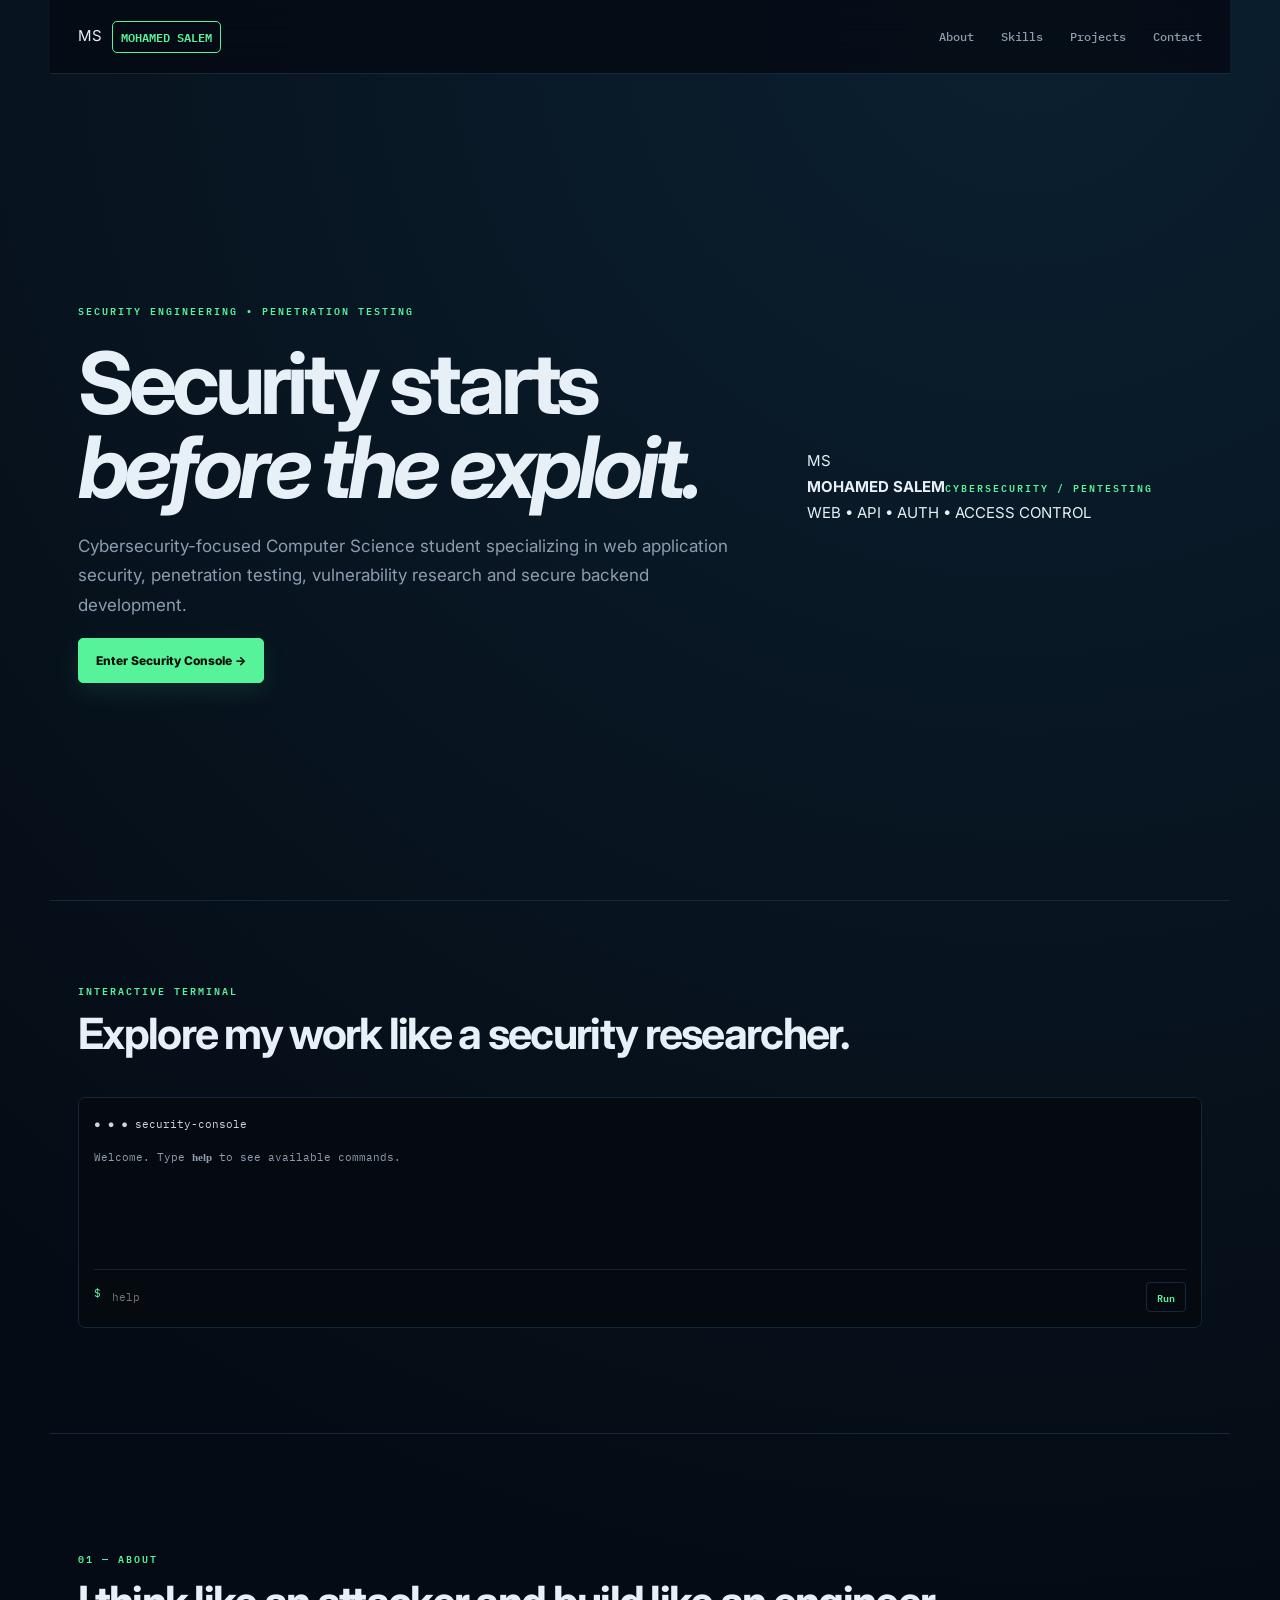
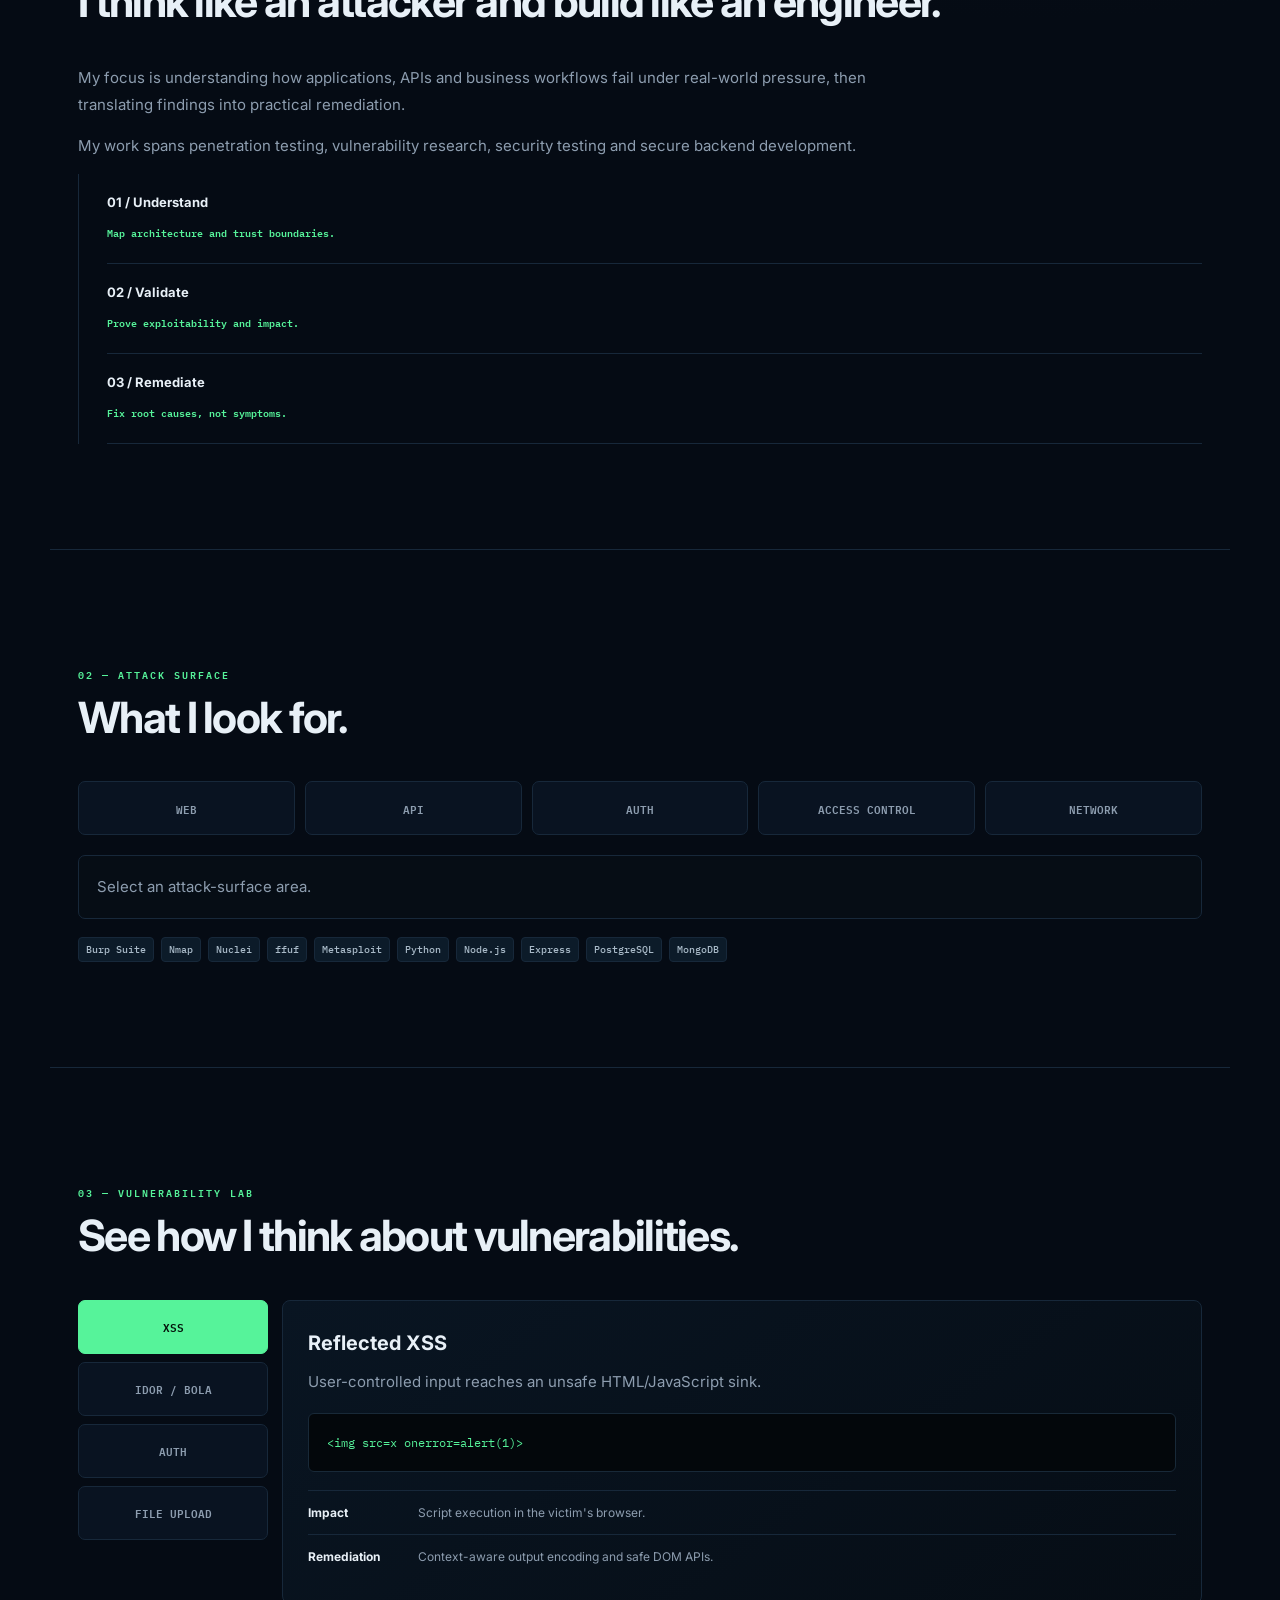
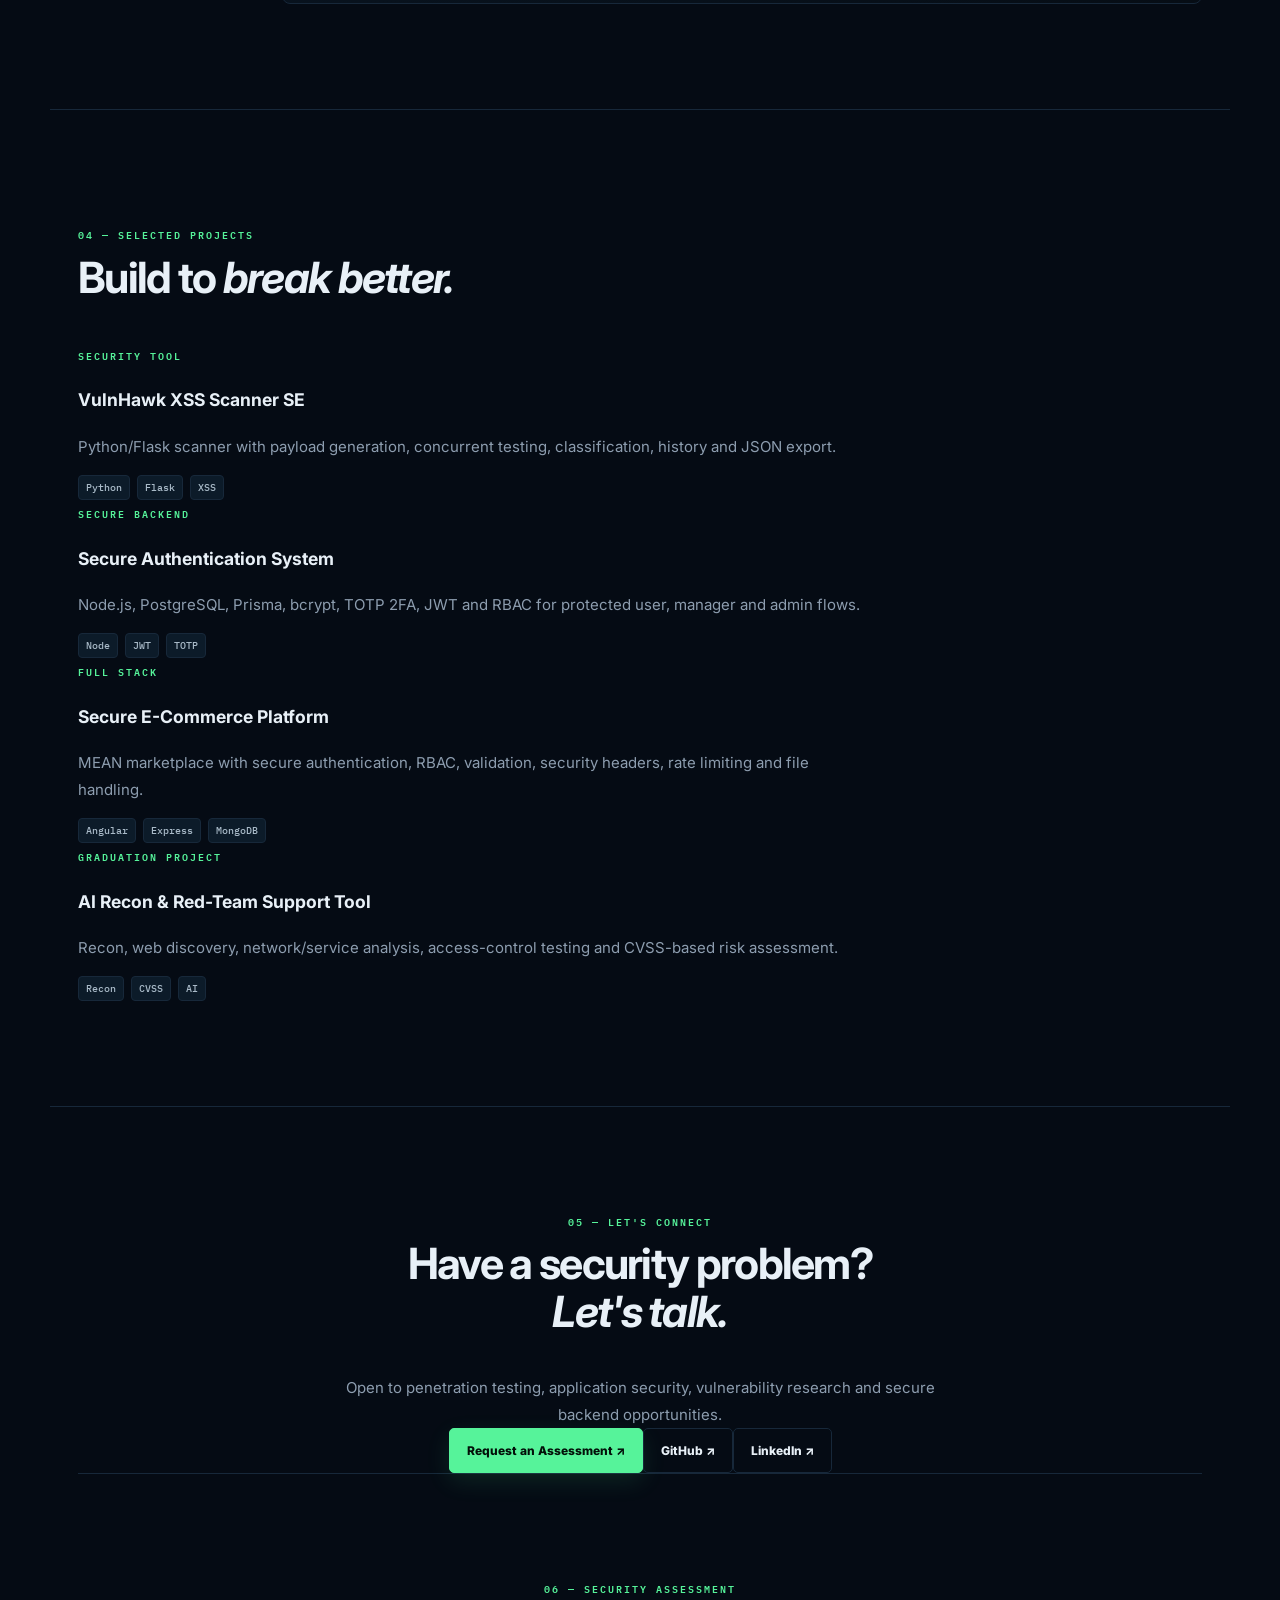
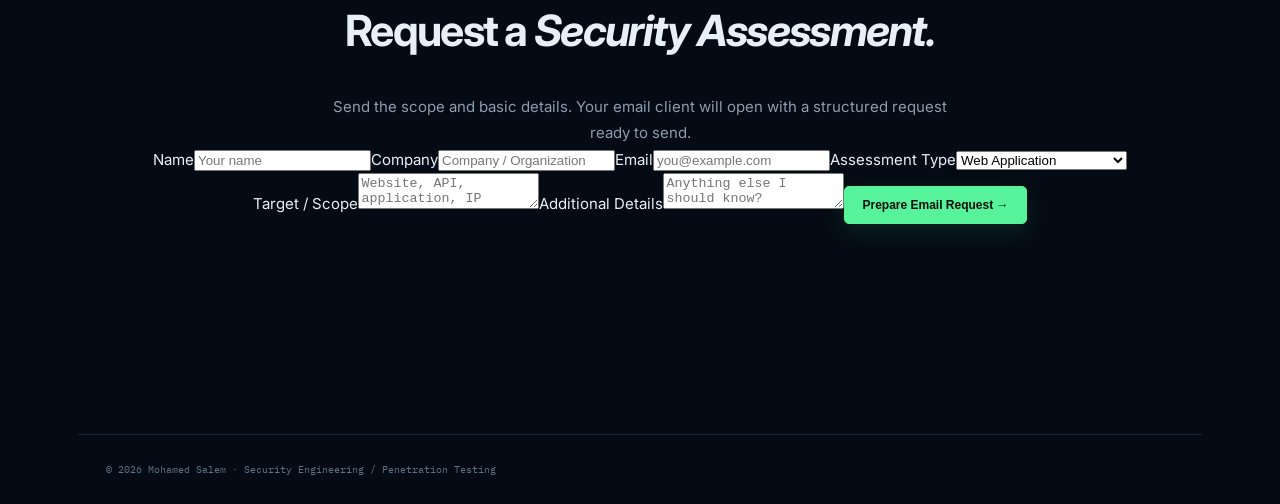
==== commit 625cbe3b: "Add security assessment request form" ====
--- a/index.html
+++ b/index.html
@@ -1 +1 @@
-<!doctype html><html><head><meta charset='utf-8'><meta name='viewport' content='width=device-width,initial-scale=1'><title>Mohamed Salem | Cybersecurity & Penetration Testing</title><meta name='description' content='Mohamed Salem — Cybersecurity, penetration testing, vulnerability research and secure backend engineering.'><link rel='stylesheet' href='style.css'></head><body><header><a class='brand' href='#home'>MS <span>MOHAMED SALEM</span></a><nav><a href='#about'>About</a><a href='#skills'>Skills</a><a href='#projects'>Projects</a><a href='#contact'>Contact</a></nav></header><main><section id='home' class='hero'><div><p class='eyebrow'>SECURITY ENGINEERING • PENETRATION TESTING</p><h1>Security starts<br><em>before the exploit.</em></h1><p class='lead'>Cybersecurity-focused Computer Science student specializing in web application security, penetration testing, vulnerability research and secure backend development.</p><a class='btn' href='#terminal'>Enter Security Console →</a></div><div class='card'><div class='avatar'>MS</div><b>MOHAMED SALEM</b><small>CYBERSECURITY / PENTESTING</small><div class='mini'>WEB • API • AUTH • ACCESS CONTROL</div></div></section><section id='terminal'><p class='eyebrow'>INTERACTIVE TERMINAL</p><h2>Explore my work like a security researcher.</h2><div class='terminal'><div class='bar'>● ● ● <span>security-console</span></div><div id='output'><p>Welcome. Type <b>help</b> to see available commands.</p></div><form id='term'><span>$</span><input id='cmd' autocomplete='off' aria-label='Terminal command' placeholder='help'><button>Run</button></form></div></section><section id='about'><p class='eyebrow'>01 — ABOUT</p><h2>I think like an attacker and build like an engineer.</h2><div class='grid'><div><p>My focus is understanding how applications, APIs and business workflows fail under real-world pressure, then translating findings into practical remediation.</p><p>My work spans penetration testing, vulnerability research, security testing and secure backend development.</p></div><div class='principles'><div><b>01 / Understand</b><span>Map architecture and trust boundaries.</span></div><div><b>02 / Validate</b><span>Prove exploitability and impact.</span></div><div><b>03 / Remediate</b><span>Fix root causes, not symptoms.</span></div></div></div></section><section id='skills'><p class='eyebrow'>02 — ATTACK SURFACE</p><h2>What I look for.</h2><div class='surface'><button data-info='Web applications: XSS, injection, client-side logic, exposed functionality.'>WEB</button><button data-info='APIs: authentication, authorization, BOLA/IDOR, business logic and rate limits.'>API</button><button data-info='Identity: sessions, JWT, MFA, RBAC and privilege boundaries.'>AUTH</button><button data-info='Resources: IDOR/BOLA, file uploads, unauthorized files and path handling.'>ACCESS CONTROL</button><button data-info='Infrastructure: ports, services, exposed panels and network attack surface.'>NETWORK</button></div><div id='surfaceInfo' class='info'>Select an attack-surface area.</div><div class='tags'><b>Burp Suite</b><b>Nmap</b><b>Nuclei</b><b>ffuf</b><b>Metasploit</b><b>Python</b><b>Node.js</b><b>Express</b><b>PostgreSQL</b><b>MongoDB</b></div></section><section id='lab'><p class='eyebrow'>03 — VULNERABILITY LAB</p><h2>See how I think about vulnerabilities.</h2><div class='lab-grid'><div class='lab-menu'><button class='active' data-lab='xss'>XSS</button><button data-lab='idor'>IDOR / BOLA</button><button data-lab='auth'>AUTH</button><button data-lab='upload'>FILE UPLOAD</button></div><div class='lab-content'><h3 id='labTitle'>Reflected XSS</h3><p id='labText'>User-controlled input reaches an unsafe HTML/JavaScript sink.</p><div class='codebox' id='labCode'>&lt;img src=x onerror=alert(1)&gt;</div><div class='impact'><b>Impact</b><span id='labImpact'>Script execution in the victim's browser.</span></div><div class='impact'><b>Remediation</b><span id='labFix'>Context-aware output encoding and safe DOM APIs.</span></div></div></div></section><section id='projects'><p class='eyebrow'>04 — SELECTED PROJECTS</p><h2>Build to <em>break better.</em></h2><div class='projects'><article><small>SECURITY TOOL</small><h3>VulnHawk XSS Scanner SE</h3><p>Python/Flask scanner with payload generation, concurrent testing, classification, history and JSON export.</p><div class='tags'><b>Python</b><b>Flask</b><b>XSS</b></div></article><article><small>SECURE BACKEND</small><h3>Secure Authentication System</h3><p>Node.js, PostgreSQL, Prisma, bcrypt, TOTP 2FA, JWT and RBAC for protected user, manager and admin flows.</p><div class='tags'><b>Node</b><b>JWT</b><b>TOTP</b></div></article><article><small>FULL STACK</small><h3>Secure E-Commerce Platform</h3><p>MEAN marketplace with secure authentication, RBAC, validation, security headers, rate limiting and file handling.</p><div class='tags'><b>Angular</b><b>Express</b><b>MongoDB</b></div></article><article><small>GRADUATION PROJECT</small><h3>AI Recon & Red-Team Support Tool</h3><p>Recon, web discovery, network/service analysis, access-control testing and CVSS-based risk assessment.</p><div class='tags'><b>Recon</b><b>CVSS</b><b>AI</b></div></article></div></section><section id='contact' class='contact'><p class='eyebrow'>05 — LET'S CONNECT</p><h2>Have a security problem?<br><em>Let's talk.</em></h2><p>Open to penetration testing, application security, vulnerability research and secure backend opportunities.</p><a class='btn' href='mailto:eng-mohamedsalem@outlook.com'>Email me ↗</a><a class='btn ghost' href='https://github.com/mo7amedsalem1' target='_blank'>GitHub ↗</a><a class='btn ghost' href='https://www.linkedin.com/in/mohvmed-svlem' target='_blank'>LinkedIn ↗</a></section></main><footer>© 2026 Mohamed Salem · Security Engineering / Penetration Testing</footer><script src='script.js'></script></body></html>+<!doctype html><html><head><meta charset='utf-8'><meta name='viewport' content='width=device-width,initial-scale=1'><title>Mohamed Salem | Cybersecurity & Penetration Testing</title><meta name='description' content='Mohamed Salem — Cybersecurity, penetration testing, vulnerability research and secure backend engineering.'><link rel='stylesheet' href='style.css'></head><body><header><a class='brand' href='#home'>MS <span>MOHAMED SALEM</span></a><nav><a href='#about'>About</a><a href='#skills'>Skills</a><a href='#projects'>Projects</a><a href='#contact'>Contact</a></nav></header><main><section id='home' class='hero'><div><p class='eyebrow'>SECURITY ENGINEERING • PENETRATION TESTING</p><h1>Security starts<br><em>before the exploit.</em></h1><p class='lead'>Cybersecurity-focused Computer Science student specializing in web application security, penetration testing, vulnerability research and secure backend development.</p><a class='btn' href='#terminal'>Enter Security Console →</a></div><div class='card'><div class='avatar'>MS</div><b>MOHAMED SALEM</b><small>CYBERSECURITY / PENTESTING</small><div class='mini'>WEB • API • AUTH • ACCESS CONTROL</div></div></section><section id='terminal'><p class='eyebrow'>INTERACTIVE TERMINAL</p><h2>Explore my work like a security researcher.</h2><div class='terminal'><div class='bar'>● ● ● <span>security-console</span></div><div id='output'><p>Welcome. Type <b>help</b> to see available commands.</p></div><form id='term'><span>$</span><input id='cmd' autocomplete='off' aria-label='Terminal command' placeholder='help'><button>Run</button></form></div></section><section id='about'><p class='eyebrow'>01 — ABOUT</p><h2>I think like an attacker and build like an engineer.</h2><div class='grid'><div><p>My focus is understanding how applications, APIs and business workflows fail under real-world pressure, then translating findings into practical remediation.</p><p>My work spans penetration testing, vulnerability research, security testing and secure backend development.</p></div><div class='principles'><div><b>01 / Understand</b><span>Map architecture and trust boundaries.</span></div><div><b>02 / Validate</b><span>Prove exploitability and impact.</span></div><div><b>03 / Remediate</b><span>Fix root causes, not symptoms.</span></div></div></div></section><section id='skills'><p class='eyebrow'>02 — ATTACK SURFACE</p><h2>What I look for.</h2><div class='surface'><button data-info='Web applications: XSS, injection, client-side logic, exposed functionality.'>WEB</button><button data-info='APIs: authentication, authorization, BOLA/IDOR, business logic and rate limits.'>API</button><button data-info='Identity: sessions, JWT, MFA, RBAC and privilege boundaries.'>AUTH</button><button data-info='Resources: IDOR/BOLA, file uploads, unauthorized files and path handling.'>ACCESS CONTROL</button><button data-info='Infrastructure: ports, services, exposed panels and network attack surface.'>NETWORK</button></div><div id='surfaceInfo' class='info'>Select an attack-surface area.</div><div class='tags'><b>Burp Suite</b><b>Nmap</b><b>Nuclei</b><b>ffuf</b><b>Metasploit</b><b>Python</b><b>Node.js</b><b>Express</b><b>PostgreSQL</b><b>MongoDB</b></div></section><section id='lab'><p class='eyebrow'>03 — VULNERABILITY LAB</p><h2>See how I think about vulnerabilities.</h2><div class='lab-grid'><div class='lab-menu'><button class='active' data-lab='xss'>XSS</button><button data-lab='idor'>IDOR / BOLA</button><button data-lab='auth'>AUTH</button><button data-lab='upload'>FILE UPLOAD</button></div><div class='lab-content'><h3 id='labTitle'>Reflected XSS</h3><p id='labText'>User-controlled input reaches an unsafe HTML/JavaScript sink.</p><div class='codebox' id='labCode'>&lt;img src=x onerror=alert(1)&gt;</div><div class='impact'><b>Impact</b><span id='labImpact'>Script execution in the victim's browser.</span></div><div class='impact'><b>Remediation</b><span id='labFix'>Context-aware output encoding and safe DOM APIs.</span></div></div></div></section><section id='projects'><p class='eyebrow'>04 — SELECTED PROJECTS</p><h2>Build to <em>break better.</em></h2><div class='projects'><article><small>SECURITY TOOL</small><h3>VulnHawk XSS Scanner SE</h3><p>Python/Flask scanner with payload generation, concurrent testing, classification, history and JSON export.</p><div class='tags'><b>Python</b><b>Flask</b><b>XSS</b></div></article><article><small>SECURE BACKEND</small><h3>Secure Authentication System</h3><p>Node.js, PostgreSQL, Prisma, bcrypt, TOTP 2FA, JWT and RBAC for protected user, manager and admin flows.</p><div class='tags'><b>Node</b><b>JWT</b><b>TOTP</b></div></article><article><small>FULL STACK</small><h3>Secure E-Commerce Platform</h3><p>MEAN marketplace with secure authentication, RBAC, validation, security headers, rate limiting and file handling.</p><div class='tags'><b>Angular</b><b>Express</b><b>MongoDB</b></div></article><article><small>GRADUATION PROJECT</small><h3>AI Recon & Red-Team Support Tool</h3><p>Recon, web discovery, network/service analysis, access-control testing and CVSS-based risk assessment.</p><div class='tags'><b>Recon</b><b>CVSS</b><b>AI</b></div></article></div></section><section id='contact' class='contact'><p class='eyebrow'>05 — LET'S CONNECT</p><h2>Have a security problem?<br><em>Let's talk.</em></h2><p>Open to penetration testing, application security, vulnerability research and secure backend opportunities.</p><a class="btn" href="#assessment">Request an Assessment ↗</a><a class='btn ghost' href='https://github.com/mo7amedsalem1' target='_blank'>GitHub ↗</a><a class='btn ghost' href='https://www.linkedin.com/in/mohvmed-svlem' target='_blank'>LinkedIn ↗</a><section id="assessment" class="assessment"><p class="eyebrow">06 — SECURITY ASSESSMENT</p><h2>Request a <em>Security Assessment.</em></h2><p>Send the scope and basic details. Your email client will open with a structured request ready to send.</p><form id="assessmentForm"><div class="form-grid"><label>Name<input name="name" required placeholder="Your name"></label><label>Company<input name="company" placeholder="Company / Organization"></label><label>Email<input name="email" type="email" required placeholder="you@example.com"></label><label>Assessment Type<select name="type"><option>Web Application</option><option>API Security</option><option>Network Security</option><option>Vulnerability Assessment</option><option>Other</option></select></label></div><label>Target / Scope<textarea name="scope" required placeholder="Website, API, application, IP range, or a short description of the scope"></textarea></label><label>Additional Details<textarea name="details" placeholder="Anything else I should know?"></textarea></label><button class="btn" type="submit">Prepare Email Request →</button></form></section></main><footer>© 2026 Mohamed Salem · Security Engineering / Penetration Testing</footer><script src='script.js'></script></body></html>
--- a/style.css
+++ b/style.css
@@ -1,3 +1,4 @@
 @import url('https://fonts.googleapis.com/css2?family=IBM+Plex+Mono:wght@400;500;600&family=Inter:wght@400;500;600;700;800&display=swap');
 :root{--bg:#050b14;--panel:#091321;--panel2:#0c1827;--line:#17283a;--text:#e8f0f7;--muted:#8d9daf;--green:#56f39a;--blue:#54b8ff;--danger:#ff7181;--shadow:0 20px 70px #0007}
-*{box-sizing:border-box}html{scroll-behavior:smooth}body{margin:0;background:radial-gradient(circle at 80% 0%,#0b2030 0,transparent 30%),var(--bg);color:var(--text);font:15px/1.75 Inter,Arial,sans-serif;overflow-x:hidden}body:before{content:"";position:fixed;inset:0;pointer-events:none;opacity:.25;background-image:linear-gradient(#ffffff03 1px,transparent 1px),linear-gradient(90deg,#ffffff03 1px,transparent 1px);background-size:42px 42px;mask-image:linear-gradient(to bottom,#000,transparent 85%);z-index:-1}.scanline{position:fixed;top:0;left:0;width:100%;height:1px;background:#56f39a33;box-shadow:0 0 18px #56f39a;animation:scan 8s linear infinite;z-index:20;pointer-events:none}@keyframes scan{0%{transform:translateY(0)}100%{transform:translateY(100vh)}}a{color:inherit;text-decoration:none}header{height:74px;display:flex;align-items:center;justify-content:space-between;max-width:1180px;margin:auto;padding:0 28px;border-bottom:1px solid var(--line);position:sticky;top:0;background:#050b14dd;backdrop-filter:blur(16px);z-index:10}.brand{display:flex;align-items:center;gap:10px}.brand span{color:var(--green);border:1px solid var(--green);padding:5px 8px;border-radius:5px;font:600 12px 'IBM Plex Mono'}.brand strong{font:600 11px 'IBM Plex Mono';letter-spacing:2px}nav{display:flex;gap:27px}nav a{color:var(--muted);font:500 12px 'IBM Plex Mono'}nav a:hover{color:var(--green)}.nav-cta{border:1px solid var(--line);padding:7px 11px;border-radius:5px;color:var(--green);font:600 11px 'IBM Plex Mono'}main{max-width:1180px;margin:auto}.hero{min-height:calc(100vh - 74px);display:grid;grid-template-columns:1.25fr .75fr;align-items:center;gap:70px;padding:80px 28px}.eyebrow,small{color:var(--green);font:600 10px 'IBM Plex Mono';letter-spacing:2px}.eyebrow i{display:inline-block;width:7px;height:7px;background:var(--green);border-radius:50%;margin-right:8px;box-shadow:0 0 12px var(--green);animation:pulse 1.5s infinite}@keyframes pulse{50%{opacity:.35;transform:scale(.7)}}.hero h1{font-size:clamp(48px,7vw,86px);line-height:.98;letter-spacing:-5px;margin:22px 0}.hero h1 span,h2 span{color:var(--green)}.lead{max-width:720px;color:var(--muted);font-size:17px}.lead b{color:#dbe7f1}.hero-actions{display:flex;align-items:center;flex-wrap:wrap;gap:8px;margin-top:27px}.btn{display:inline-flex;align-items:center;gap:12px;padding:11px 17px;border:1px solid var(--green);border-radius:5px;background:var(--green);color:#031009;font-weight:800;font-size:12px;box-shadow:0 8px 25px #56f39a1c}.btn:hover{transform:translateY(-2px);box-shadow:0 12px 35px #56f39a2a}.btn.ghost{background:transparent;color:var(--text);border-color:var(--line);box-shadow:none}.btn.ghost:hover{border-color:var(--green);color:var(--green)}.icon-btn{height:39px;min-width:39px;display:grid;place-items:center;border:1px solid var(--line);border-radius:5px;color:var(--muted);font:600 12px 'IBM Plex Mono'}.icon-btn:hover{color:var(--green);border-color:var(--green)}.profile-card{background:linear-gradient(145deg,#0c1b2a,#07101b);border:1px solid var(--line);border-radius:12px;padding:17px;box-shadow:var(--shadow);position:relative;overflow:hidden}.profile-card:after{content:"";position:absolute;width:180px;height:180px;border-radius:50%;background:#56f39a12;filter:blur(25px);right:-80px;top:-80px}.profile-top{font:600 9px 'IBM Plex Mono';color:var(--muted);letter-spacing:1.5px;border-bottom:1px solid var(--line);padding-bottom:12px}.status-dot{display:inline-block;width:6px;height:6px;border-radius:50%;background:var(--green);box-shadow:0 0 10px var(--green);margin-right:6px}.live{float:right;color:var(--green)}.profile-main{display:flex;align-items:center;gap:14px;padding:20px 5px}.profile-main img{width:62px;height:62px;border-radius:50%;object-fit:cover;border:1px solid #56f39a66;padding:2px}.profile-main h3{margin:0;font-size:18px}.profile-main p{margin:3px 0;color:var(--muted);font:11px 'IBM Plex Mono'}.terminal{background:#040a10;border:1px solid #152636;border-radius:7px;padding:15px;font:11px/2 'IBM Plex Mono';color:#c8d6e1}.prompt{color:var(--blue)}.terminal-line{color:var(--muted)}.terminal-line span{color:var(--green)}.metrics{display:grid;grid-template-columns:repeat(4,1fr);border-top:1px solid var(--line);border-bottom:1px solid var(--line);margin:0 28px}.metrics div{padding:22px 15px;display:flex;align-items:center;gap:13px;border-right:1px solid var(--line)}.metrics div:last-child{border:0}.metrics strong{font:500 25px 'IBM Plex Mono';color:var(--green)}.metrics span{font:600 10px/1.4 'IBM Plex Mono';letter-spacing:1px;color:var(--muted)}section:not(.hero){padding:105px 28px;border-top:1px solid var(--line)}h2{font-size:clamp(29px,4vw,43px);line-height:1.12;letter-spacing:-1.7px;margin:9px 0 40px}.about-layout{display:grid;grid-template-columns:1.45fr .75fr;gap:70px}.about-layout p,section p{color:var(--muted);max-width:790px}.about-layout strong{color:#dce8f2}.principles{border-left:1px solid var(--line);padding-left:28px}.principles div{padding:12px 0 18px;border-bottom:1px solid var(--line)}.principles span,.project-no,.skill-head>span,.timeline>div>span{color:var(--green);font:600 10px 'IBM Plex Mono'}.principles b{display:block;margin:5px 0;font-size:13px}.principles p{font-size:12px;margin:0}.skill-matrix{display:grid;grid-template-columns:repeat(2,1fr);gap:14px}.skill-card{padding:24px;background:linear-gradient(145deg,#091522,#07101a);border:1px solid var(--line);border-radius:8px;transition:.25s}.skill-card:hover,.project:hover{transform:translateY(-4px);border-color:#2b4a61;box-shadow:0 18px 45px #0003}.skill-card.featured{border-color:#27553f;background:linear-gradient(145deg,#0a1b18,#07131b)}.skill-head{display:flex;align-items:center;gap:14px}.skill-head h3{margin:0;font-size:16px}.skill-card p{font-size:13px}.tags{display:flex;flex-wrap:wrap;gap:7px}.tags b{font:500 10px 'IBM Plex Mono';color:#a9bac8;background:#0c1b29;border:1px solid var(--line);padding:5px 7px;border-radius:4px}.dashboard{margin:0 28px;padding:40px 0!important;border-top:1px solid var(--line);border-bottom:1px solid var(--line)}.dashboard-head{display:flex;align-items:end;justify-content:space-between;gap:20px}.dashboard-head h2{margin-bottom:28px}.dashboard-status{color:var(--muted);font:500 10px 'IBM Plex Mono'}.dashboard-status i{display:inline-block;width:6px;height:6px;background:var(--green);border-radius:50%;margin-right:6px}.dash-grid{display:grid;grid-template-columns:1.4fr .8fr;gap:14px}.dash-terminal,.risk-list{border:1px solid var(--line);border-radius:8px;background:#060d15;overflow:hidden}.terminal-bar{height:34px;border-bottom:1px solid var(--line);display:flex;align-items:center;gap:6px;padding:0 12px}.terminal-bar span{width:7px;height:7px;border-radius:50%;background:#263747}.terminal-bar b{margin-left:7px;color:#6f8192;font:500 9px 'IBM Plex Mono'}.console{padding:18px;font:11px/2 'IBM Plex Mono'}.console p{margin:0;color:#b5c5d2}.console em{color:var(--green);font-style:normal}.console .muted{color:#617284}.console .ok{color:var(--green)}.console .warn{color:#f2c66d}.risk-list{padding:7px}.risk-list div{position:relative;padding:14px 13px 13px 39px;border-bottom:1px solid var(--line)}.risk-list div:last-child{border:0}.risk-list span{position:absolute;left:10px;top:15px;color:#4f6477;font:10px 'IBM Plex Mono'}.risk-list b{display:block;font-size:12px}.risk-list small{color:var(--muted);font:10px 'IBM Plex Mono';letter-spacing:0}.risk-list i{position:absolute;right:12px;top:19px;width:28px;height:2px;background:linear-gradient(90deg,var(--green),transparent)}.project-grid{display:grid;grid-template-columns:repeat(2,1fr);gap:14px}.project{position:relative;padding:28px;background:linear-gradient(145deg,#0a1623,#07101a);border:1px solid var(--line);border-radius:9px;transition:.25s}.project-no{position:absolute;right:22px;top:22px}.project h3{margin:10px 0 8px;font-size:17px;max-width:80%}.project p{font-size:13px;min-height:88px}.project-foot{display:flex;justify-content:space-between;align-items:center;gap:10px;border-top:1px solid var(--line);padding-top:15px}.project-foot b{font:500 9px 'IBM Plex Mono';color:#8193a4}.project-foot a{font:600 10px 'IBM Plex Mono';color:var(--green)}.timeline{border-left:1px solid #244056;padding-left:25px}.timeline>div{position:relative;padding:5px 0 22px}.timeline>div>span{position:absolute;left:-38px;top:7px;width:24px;height:24px;display:grid;place-items:center;border:1px solid var(--green);border-radius:50%;background:var(--bg)}.timeline p{margin:0;font-size:13px}.timeline b{color:#e8f0f7}.contact{text-align:center}.contact p{margin:0 auto;max-width:650px}.contact-actions{display:flex;justify-content:center;flex-wrap:wrap;gap:8px;margin-top:27px}footer{max-width:1124px;margin:auto;padding:28px;border-top:1px solid var(--line);display:flex;justify-content:space-between;gap:15px;color:#607285;font:10px 'IBM Plex Mono'}footer a{color:var(--green)}@media(max-width:800px){nav{display:none}.nav-cta{margin-left:auto}.hero{grid-template-columns:1fr;gap:35px;min-height:auto;padding-top:80px}.hero h1{letter-spacing:-3px}.hero-side{max-width:520px}.metrics{grid-template-columns:repeat(2,1fr)}.metrics div:nth-child(2){border-right:0}.metrics div:nth-child(-n+2){border-bottom:1px solid var(--line)}.about-layout,.dash-grid{grid-template-columns:1fr}.principles{border-left:0;border-top:1px solid var(--line);padding:15px 0 0}.dashboard-head{align-items:start;flex-direction:column}.skill-matrix,.project-grid{grid-template-columns:1fr}section:not(.hero){padding:80px 28px}.dashboard{margin:0 28px}footer{flex-direction:column}}@media(max-width:520px){.brand strong{display:none}.hero{padding-left:20px;padding-right:20px}.hero h1{font-size:47px}.metrics{margin:0 20px}.metrics div{padding:17px 10px}.metrics strong{font-size:21px}section:not(.hero){padding-left:20px;padding-right:20px}.dashboard{margin:0 20px}.dashboard-status{display:none}.project-foot{align-items:flex-start;flex-direction:column}footer{padding:25px 20px}}+*{box-sizing:border-box}html{scroll-behavior:smooth}body{margin:0;background:radial-gradient(circle at 80% 0%,#0b2030 0,transparent 30%),var(--bg);color:var(--text);font:15px/1.75 Inter,Arial,sans-serif;overflow-x:hidden}body:before{content:"";position:fixed;inset:0;pointer-events:none;opacity:.25;background-image:linear-gradient(#ffffff03 1px,transparent 1px),linear-gradient(90deg,#ffffff03 1px,transparent 1px);background-size:42px 42px;mask-image:linear-gradient(to bottom,#000,transparent 85%);z-index:-1}.scanline{position:fixed;top:0;left:0;width:100%;height:1px;background:#56f39a33;box-shadow:0 0 18px #56f39a;animation:scan 8s linear infinite;z-index:20;pointer-events:none}@keyframes scan{0%{transform:translateY(0)}100%{transform:translateY(100vh)}}a{color:inherit;text-decoration:none}header{height:74px;display:flex;align-items:center;justify-content:space-between;max-width:1180px;margin:auto;padding:0 28px;border-bottom:1px solid var(--line);position:sticky;top:0;background:#050b14dd;backdrop-filter:blur(16px);z-index:10}.brand{display:flex;align-items:center;gap:10px}.brand span{color:var(--green);border:1px solid var(--green);padding:5px 8px;border-radius:5px;font:600 12px 'IBM Plex Mono'}.brand strong{font:600 11px 'IBM Plex Mono';letter-spacing:2px}nav{display:flex;gap:27px}nav a{color:var(--muted);font:500 12px 'IBM Plex Mono'}nav a:hover{color:var(--green)}.nav-cta{border:1px solid var(--line);padding:7px 11px;border-radius:5px;color:var(--green);font:600 11px 'IBM Plex Mono'}main{max-width:1180px;margin:auto}.hero{min-height:calc(100vh - 74px);display:grid;grid-template-columns:1.25fr .75fr;align-items:center;gap:70px;padding:80px 28px}.eyebrow,small{color:var(--green);font:600 10px 'IBM Plex Mono';letter-spacing:2px}.eyebrow i{display:inline-block;width:7px;height:7px;background:var(--green);border-radius:50%;margin-right:8px;box-shadow:0 0 12px var(--green);animation:pulse 1.5s infinite}@keyframes pulse{50%{opacity:.35;transform:scale(.7)}}.hero h1{font-size:clamp(48px,7vw,86px);line-height:.98;letter-spacing:-5px;margin:22px 0}.hero h1 span,h2 span{color:var(--green)}.lead{max-width:720px;color:var(--muted);font-size:17px}.lead b{color:#dbe7f1}.hero-actions{display:flex;align-items:center;flex-wrap:wrap;gap:8px;margin-top:27px}.btn{display:inline-flex;align-items:center;gap:12px;padding:11px 17px;border:1px solid var(--green);border-radius:5px;background:var(--green);color:#031009;font-weight:800;font-size:12px;box-shadow:0 8px 25px #56f39a1c}.btn:hover{transform:translateY(-2px);box-shadow:0 12px 35px #56f39a2a}.btn.ghost{background:transparent;color:var(--text);border-color:var(--line);box-shadow:none}.btn.ghost:hover{border-color:var(--green);color:var(--green)}.icon-btn{height:39px;min-width:39px;display:grid;place-items:center;border:1px solid var(--line);border-radius:5px;color:var(--muted);font:600 12px 'IBM Plex Mono'}.icon-btn:hover{color:var(--green);border-color:var(--green)}.profile-card{background:linear-gradient(145deg,#0c1b2a,#07101b);border:1px solid var(--line);border-radius:12px;padding:17px;box-shadow:var(--shadow);position:relative;overflow:hidden}.profile-card:after{content:"";position:absolute;width:180px;height:180px;border-radius:50%;background:#56f39a12;filter:blur(25px);right:-80px;top:-80px}.profile-top{font:600 9px 'IBM Plex Mono';color:var(--muted);letter-spacing:1.5px;border-bottom:1px solid var(--line);padding-bottom:12px}.status-dot{display:inline-block;width:6px;height:6px;border-radius:50%;background:var(--green);box-shadow:0 0 10px var(--green);margin-right:6px}.live{float:right;color:var(--green)}.profile-main{display:flex;align-items:center;gap:14px;padding:20px 5px}.profile-main img{width:62px;height:62px;border-radius:50%;object-fit:cover;border:1px solid #56f39a66;padding:2px}.profile-main h3{margin:0;font-size:18px}.profile-main p{margin:3px 0;color:var(--muted);font:11px 'IBM Plex Mono'}.terminal{background:#040a10;border:1px solid #152636;border-radius:7px;padding:15px;font:11px/2 'IBM Plex Mono';color:#c8d6e1}.prompt{color:var(--blue)}.terminal-line{color:var(--muted)}.terminal-line span{color:var(--green)}.metrics{display:grid;grid-template-columns:repeat(4,1fr);border-top:1px solid var(--line);border-bottom:1px solid var(--line);margin:0 28px}.metrics div{padding:22px 15px;display:flex;align-items:center;gap:13px;border-right:1px solid var(--line)}.metrics div:last-child{border:0}.metrics strong{font:500 25px 'IBM Plex Mono';color:var(--green)}.metrics span{font:600 10px/1.4 'IBM Plex Mono';letter-spacing:1px;color:var(--muted)}section:not(.hero){padding:105px 28px;border-top:1px solid var(--line)}h2{font-size:clamp(29px,4vw,43px);line-height:1.12;letter-spacing:-1.7px;margin:9px 0 40px}.about-layout{display:grid;grid-template-columns:1.45fr .75fr;gap:70px}.about-layout p,section p{color:var(--muted);max-width:790px}.about-layout strong{color:#dce8f2}.principles{border-left:1px solid var(--line);padding-left:28px}.principles div{padding:12px 0 18px;border-bottom:1px solid var(--line)}.principles span,.project-no,.skill-head>span,.timeline>div>span{color:var(--green);font:600 10px 'IBM Plex Mono'}.principles b{display:block;margin:5px 0;font-size:13px}.principles p{font-size:12px;margin:0}.skill-matrix{display:grid;grid-template-columns:repeat(2,1fr);gap:14px}.skill-card{padding:24px;background:linear-gradient(145deg,#091522,#07101a);border:1px solid var(--line);border-radius:8px;transition:.25s}.skill-card:hover,.project:hover{transform:translateY(-4px);border-color:#2b4a61;box-shadow:0 18px 45px #0003}.skill-card.featured{border-color:#27553f;background:linear-gradient(145deg,#0a1b18,#07131b)}.skill-head{display:flex;align-items:center;gap:14px}.skill-head h3{margin:0;font-size:16px}.skill-card p{font-size:13px}.tags{display:flex;flex-wrap:wrap;gap:7px}.tags b{font:500 10px 'IBM Plex Mono';color:#a9bac8;background:#0c1b29;border:1px solid var(--line);padding:5px 7px;border-radius:4px}.dashboard{margin:0 28px;padding:40px 0!important;border-top:1px solid var(--line);border-bottom:1px solid var(--line)}.dashboard-head{display:flex;align-items:end;justify-content:space-between;gap:20px}.dashboard-head h2{margin-bottom:28px}.dashboard-status{color:var(--muted);font:500 10px 'IBM Plex Mono'}.dashboard-status i{display:inline-block;width:6px;height:6px;background:var(--green);border-radius:50%;margin-right:6px}.dash-grid{display:grid;grid-template-columns:1.4fr .8fr;gap:14px}.dash-terminal,.risk-list{border:1px solid var(--line);border-radius:8px;background:#060d15;overflow:hidden}.terminal-bar{height:34px;border-bottom:1px solid var(--line);display:flex;align-items:center;gap:6px;padding:0 12px}.terminal-bar span{width:7px;height:7px;border-radius:50%;background:#263747}.terminal-bar b{margin-left:7px;color:#6f8192;font:500 9px 'IBM Plex Mono'}.console{padding:18px;font:11px/2 'IBM Plex Mono'}.console p{margin:0;color:#b5c5d2}.console em{color:var(--green);font-style:normal}.console .muted{color:#617284}.console .ok{color:var(--green)}.console .warn{color:#f2c66d}.risk-list{padding:7px}.risk-list div{position:relative;padding:14px 13px 13px 39px;border-bottom:1px solid var(--line)}.risk-list div:last-child{border:0}.risk-list span{position:absolute;left:10px;top:15px;color:#4f6477;font:10px 'IBM Plex Mono'}.risk-list b{display:block;font-size:12px}.risk-list small{color:var(--muted);font:10px 'IBM Plex Mono';letter-spacing:0}.risk-list i{position:absolute;right:12px;top:19px;width:28px;height:2px;background:linear-gradient(90deg,var(--green),transparent)}.project-grid{display:grid;grid-template-columns:repeat(2,1fr);gap:14px}.project{position:relative;padding:28px;background:linear-gradient(145deg,#0a1623,#07101a);border:1px solid var(--line);border-radius:9px;transition:.25s}.project-no{position:absolute;right:22px;top:22px}.project h3{margin:10px 0 8px;font-size:17px;max-width:80%}.project p{font-size:13px;min-height:88px}.project-foot{display:flex;justify-content:space-between;align-items:center;gap:10px;border-top:1px solid var(--line);padding-top:15px}.project-foot b{font:500 9px 'IBM Plex Mono';color:#8193a4}.project-foot a{font:600 10px 'IBM Plex Mono';color:var(--green)}.timeline{border-left:1px solid #244056;padding-left:25px}.timeline>div{position:relative;padding:5px 0 22px}.timeline>div>span{position:absolute;left:-38px;top:7px;width:24px;height:24px;display:grid;place-items:center;border:1px solid var(--green);border-radius:50%;background:var(--bg)}.timeline p{margin:0;font-size:13px}.timeline b{color:#e8f0f7}.contact{text-align:center}.contact p{margin:0 auto;max-width:650px}.contact-actions{display:flex;justify-content:center;flex-wrap:wrap;gap:8px;margin-top:27px}footer{max-width:1124px;margin:auto;padding:28px;border-top:1px solid var(--line);display:flex;justify-content:space-between;gap:15px;color:#607285;font:10px 'IBM Plex Mono'}footer a{color:var(--green)}@media(max-width:800px){nav{display:none}.nav-cta{margin-left:auto}.hero{grid-template-columns:1fr;gap:35px;min-height:auto;padding-top:80px}.hero h1{letter-spacing:-3px}.hero-side{max-width:520px}.metrics{grid-template-columns:repeat(2,1fr)}.metrics div:nth-child(2){border-right:0}.metrics div:nth-child(-n+2){border-bottom:1px solid var(--line)}.about-layout,.dash-grid{grid-template-columns:1fr}.principles{border-left:0;border-top:1px solid var(--line);padding:15px 0 0}.dashboard-head{align-items:start;flex-direction:column}.skill-matrix,.project-grid{grid-template-columns:1fr}section:not(.hero){padding:80px 28px}.dashboard{margin:0 28px}footer{flex-direction:column}}@media(max-width:520px){.brand strong{display:none}.hero{padding-left:20px;padding-right:20px}.hero h1{font-size:47px}.metrics{margin:0 20px}.metrics div{padding:17px 10px}.metrics strong{font-size:21px}section:not(.hero){padding-left:20px;padding-right:20px}.dashboard{margin:0 20px}.dashboard-status{display:none}.project-foot{align-items:flex-start;flex-direction:column}footer{padding:25px 20px}}
+.reveal{opacity:0;transform:translateY(18px);transition:opacity .6s ease,transform .6s ease}.reveal.show{opacity:1;transform:none}.surface{display:grid;grid-template-columns:repeat(5,1fr);gap:10px;margin:20px 0}.surface button,.lab-menu button{min-height:54px;border:1px solid var(--line);background:var(--panel);color:var(--muted);border-radius:7px;font:600 11px 'IBM Plex Mono';cursor:pointer}.surface button:hover,.surface button.active,.lab-menu button:hover,.lab-menu button.active{color:#031009;background:var(--green);border-color:var(--green)}.info{padding:18px;border:1px solid var(--line);background:#060d15;border-radius:7px;color:var(--muted);min-height:58px;margin-bottom:18px}.lab-grid{display:grid;grid-template-columns:190px 1fr;gap:14px}.lab-menu{display:flex;flex-direction:column;gap:8px}.lab-content{border:1px solid var(--line);background:linear-gradient(145deg,#091522,#060d15);border-radius:8px;padding:25px}.lab-content h3{margin:0 0 8px;font-size:20px}.lab-content p{margin-top:0}.codebox{background:#03070b;border:1px solid #182938;border-radius:6px;padding:18px;color:var(--green);font:12px/1.8 'IBM Plex Mono';margin:18px 0}.impact{display:flex;gap:15px;padding:11px 0;border-top:1px solid var(--line);font-size:12px}.impact b{min-width:95px;color:var(--text)}.impact span{color:var(--muted)}#terminal{padding-top:70px}.terminal form{display:flex;gap:9px;border-top:1px solid #152636;padding-top:12px;margin-top:8px}.terminal form>span{color:var(--green)}.terminal input{flex:1;background:transparent;border:0;outline:0;color:var(--text);font:11px 'IBM Plex Mono';min-width:0}.terminal button{background:transparent;border:1px solid var(--line);color:var(--green);border-radius:4px;padding:5px 10px;font:600 10px 'IBM Plex Mono';cursor:pointer}.terminal button:hover{border-color:var(--green)}#output{min-height:115px}.terminal .out-ok{color:var(--green)}.terminal .out-muted{color:var(--muted)}@media(max-width:800px){.surface{grid-template-columns:1fr 1fr}.lab-grid{grid-template-columns:1fr}.lab-menu{display:grid;grid-template-columns:1fr 1fr}}@media(max-width:520px){.surface{grid-template-columns:1fr}.lab-menu{grid-template-columns:1fr}}
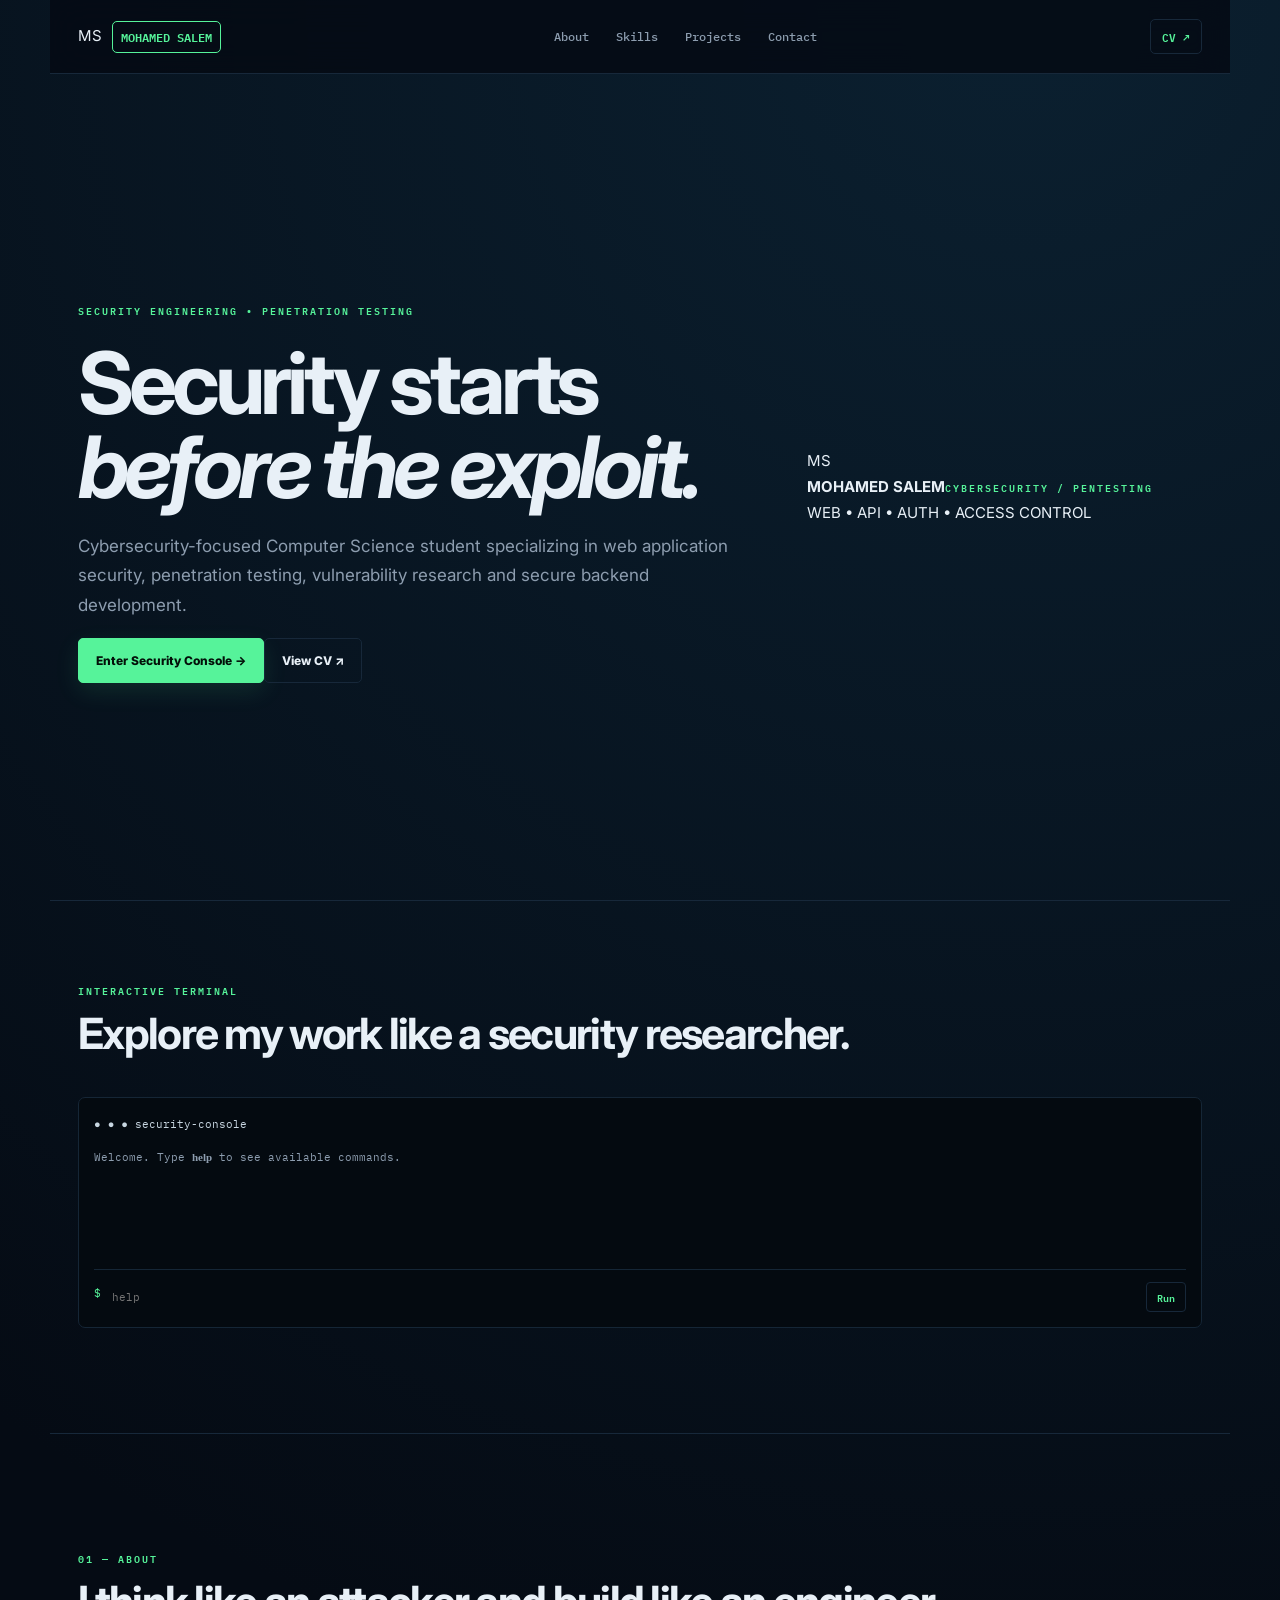
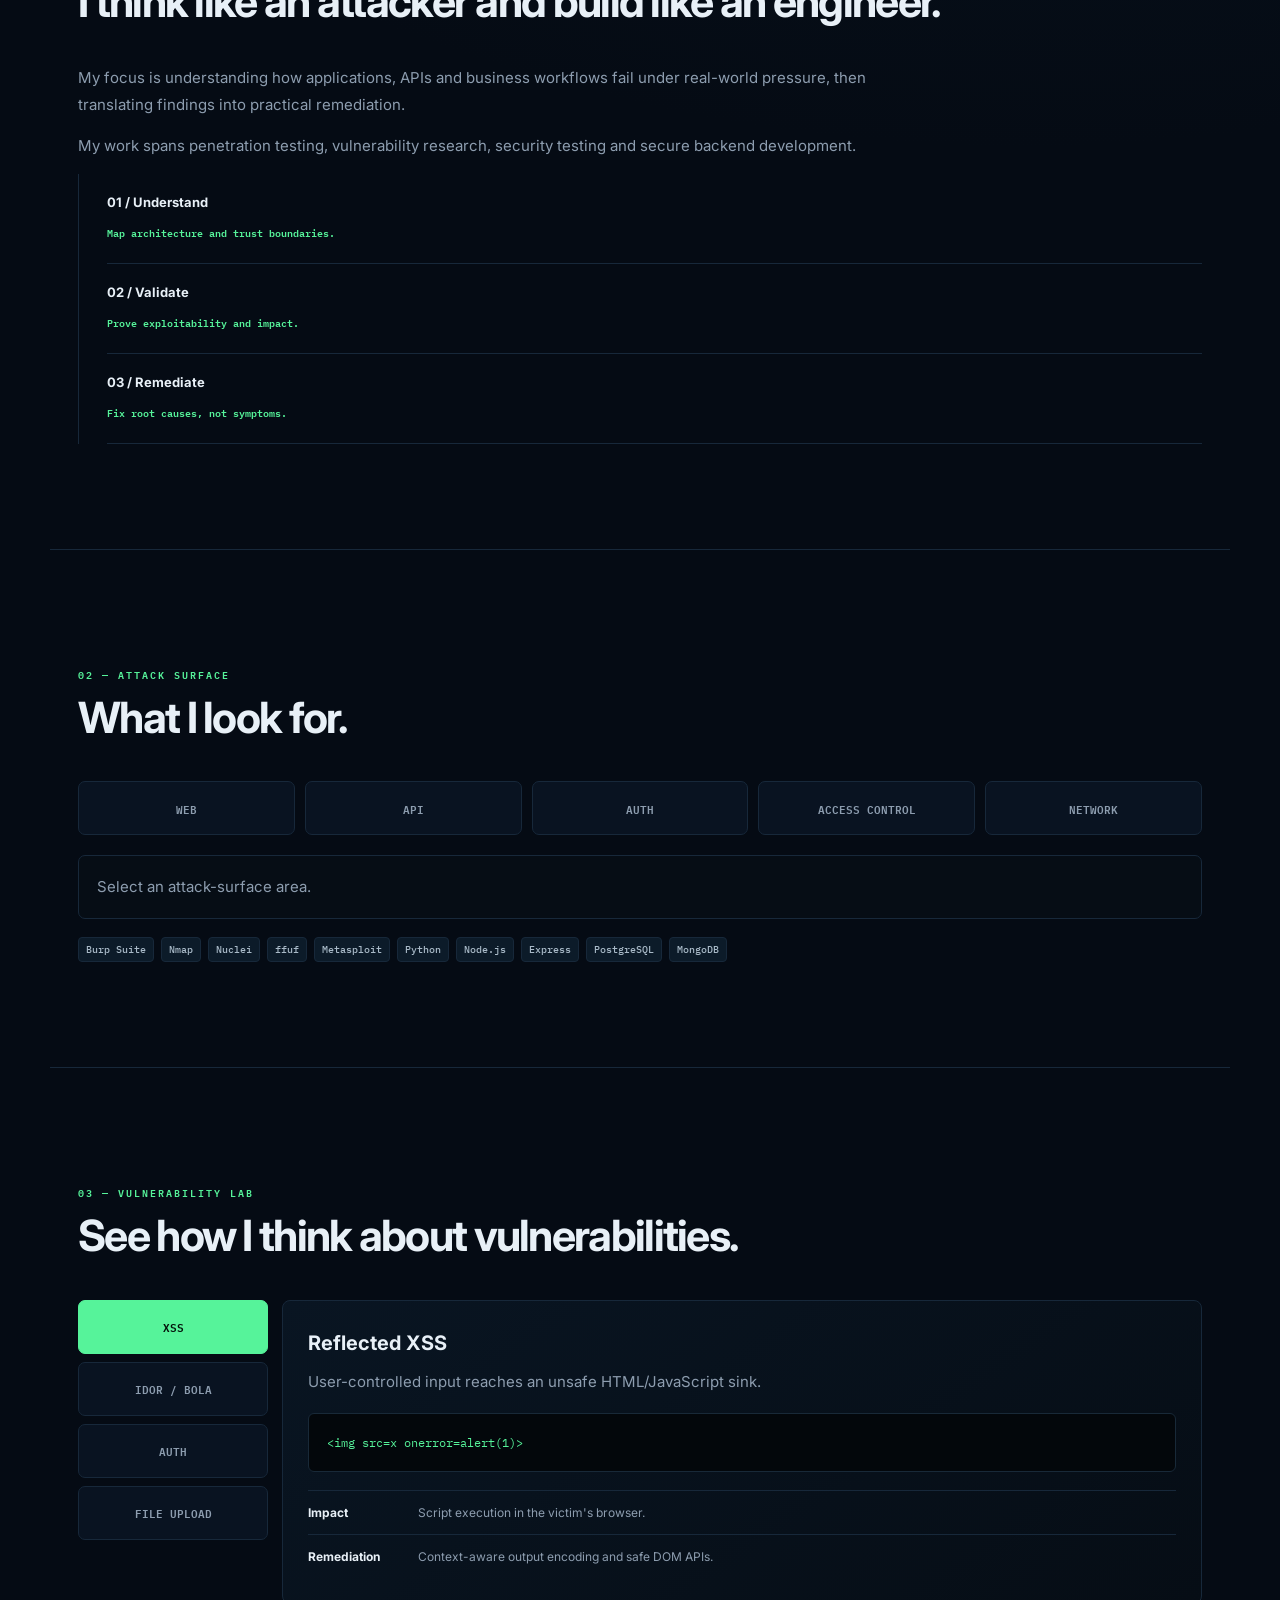
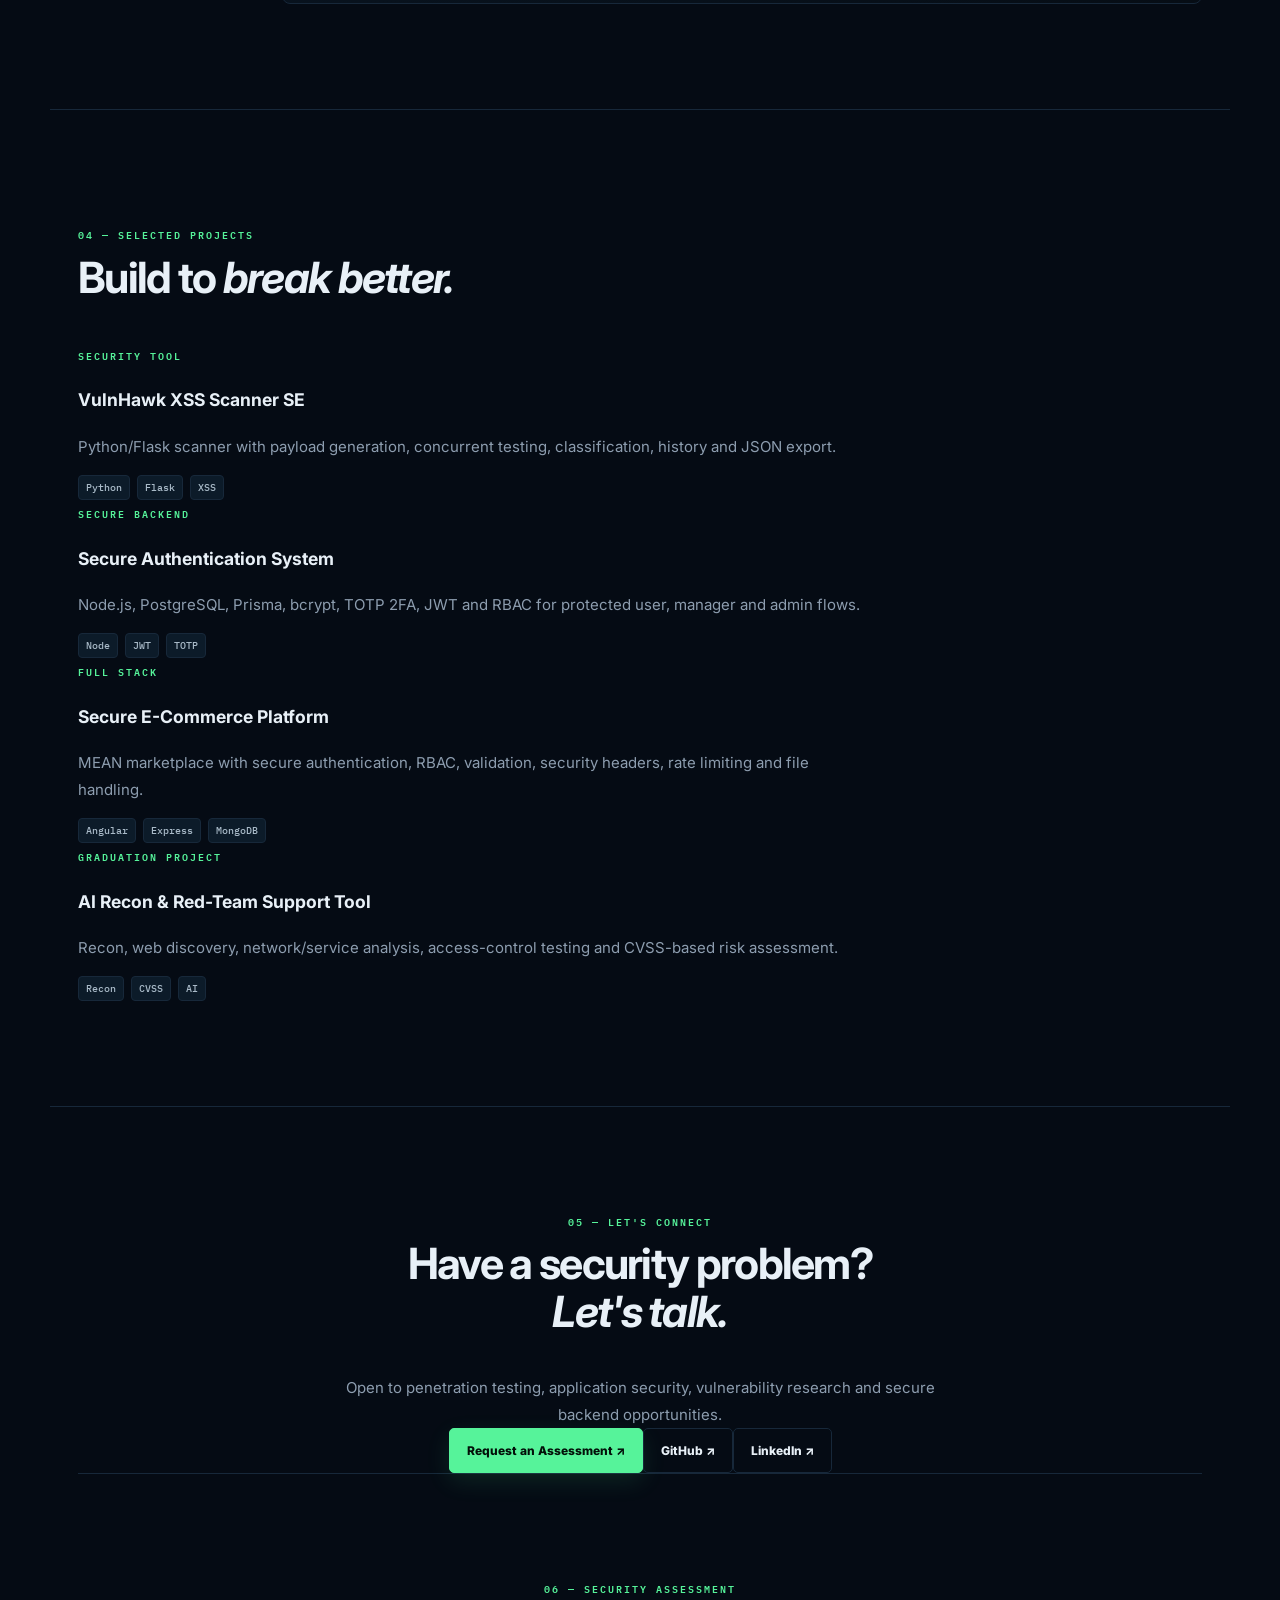
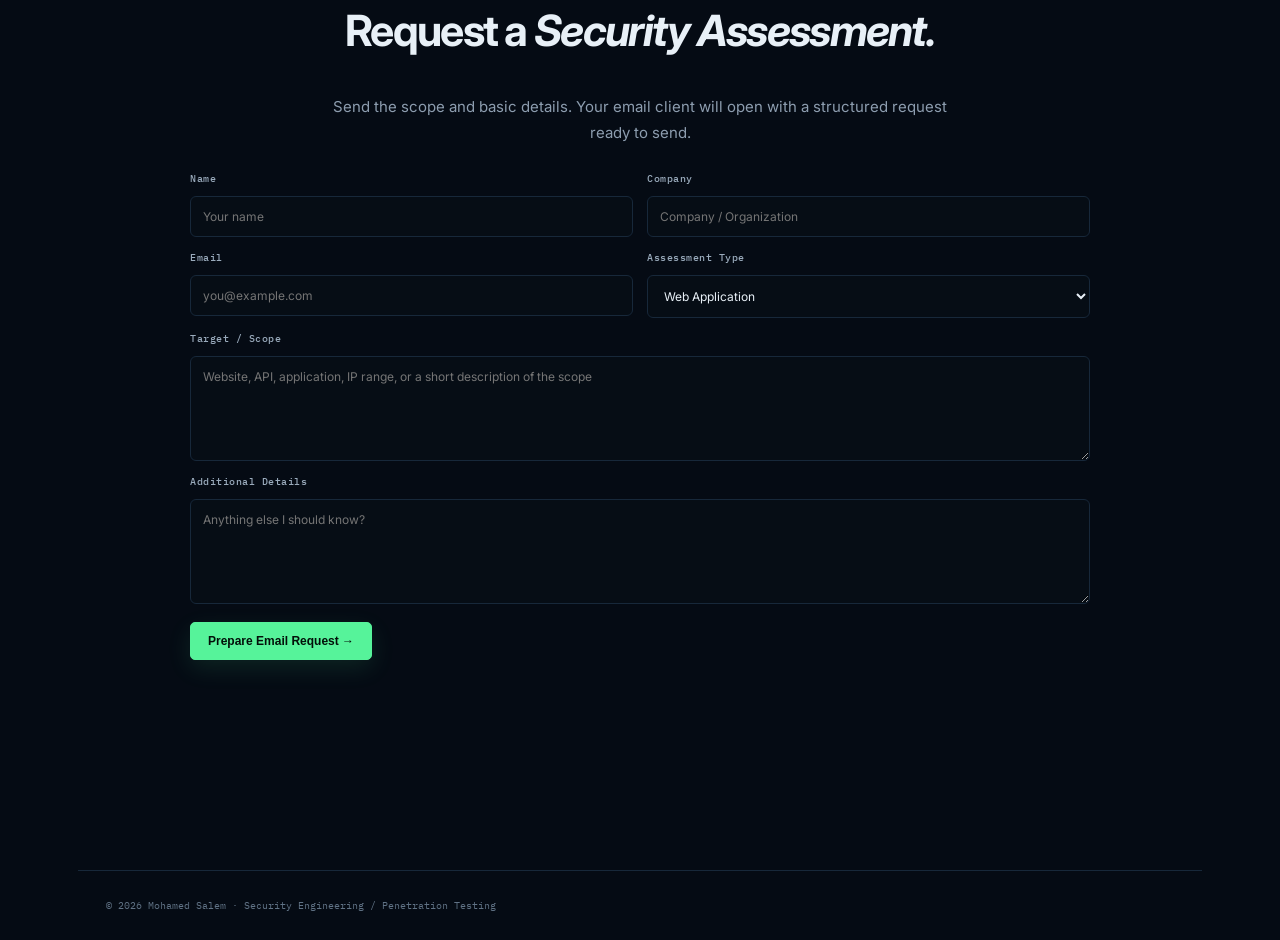
==== commit fe0bf18b: "Add visible CV buttons" ====
--- a/index.html
+++ b/index.html
@@ -1 +1 @@
-<!doctype html><html><head><meta charset='utf-8'><meta name='viewport' content='width=device-width,initial-scale=1'><title>Mohamed Salem | Cybersecurity & Penetration Testing</title><meta name='description' content='Mohamed Salem — Cybersecurity, penetration testing, vulnerability research and secure backend engineering.'><link rel='stylesheet' href='style.css'></head><body><header><a class='brand' href='#home'>MS <span>MOHAMED SALEM</span></a><nav><a href='#about'>About</a><a href='#skills'>Skills</a><a href='#projects'>Projects</a><a href='#contact'>Contact</a></nav></header><main><section id='home' class='hero'><div><p class='eyebrow'>SECURITY ENGINEERING • PENETRATION TESTING</p><h1>Security starts<br><em>before the exploit.</em></h1><p class='lead'>Cybersecurity-focused Computer Science student specializing in web application security, penetration testing, vulnerability research and secure backend development.</p><a class='btn' href='#terminal'>Enter Security Console →</a></div><div class='card'><div class='avatar'>MS</div><b>MOHAMED SALEM</b><small>CYBERSECURITY / PENTESTING</small><div class='mini'>WEB • API • AUTH • ACCESS CONTROL</div></div></section><section id='terminal'><p class='eyebrow'>INTERACTIVE TERMINAL</p><h2>Explore my work like a security researcher.</h2><div class='terminal'><div class='bar'>● ● ● <span>security-console</span></div><div id='output'><p>Welcome. Type <b>help</b> to see available commands.</p></div><form id='term'><span>$</span><input id='cmd' autocomplete='off' aria-label='Terminal command' placeholder='help'><button>Run</button></form></div></section><section id='about'><p class='eyebrow'>01 — ABOUT</p><h2>I think like an attacker and build like an engineer.</h2><div class='grid'><div><p>My focus is understanding how applications, APIs and business workflows fail under real-world pressure, then translating findings into practical remediation.</p><p>My work spans penetration testing, vulnerability research, security testing and secure backend development.</p></div><div class='principles'><div><b>01 / Understand</b><span>Map architecture and trust boundaries.</span></div><div><b>02 / Validate</b><span>Prove exploitability and impact.</span></div><div><b>03 / Remediate</b><span>Fix root causes, not symptoms.</span></div></div></div></section><section id='skills'><p class='eyebrow'>02 — ATTACK SURFACE</p><h2>What I look for.</h2><div class='surface'><button data-info='Web applications: XSS, injection, client-side logic, exposed functionality.'>WEB</button><button data-info='APIs: authentication, authorization, BOLA/IDOR, business logic and rate limits.'>API</button><button data-info='Identity: sessions, JWT, MFA, RBAC and privilege boundaries.'>AUTH</button><button data-info='Resources: IDOR/BOLA, file uploads, unauthorized files and path handling.'>ACCESS CONTROL</button><button data-info='Infrastructure: ports, services, exposed panels and network attack surface.'>NETWORK</button></div><div id='surfaceInfo' class='info'>Select an attack-surface area.</div><div class='tags'><b>Burp Suite</b><b>Nmap</b><b>Nuclei</b><b>ffuf</b><b>Metasploit</b><b>Python</b><b>Node.js</b><b>Express</b><b>PostgreSQL</b><b>MongoDB</b></div></section><section id='lab'><p class='eyebrow'>03 — VULNERABILITY LAB</p><h2>See how I think about vulnerabilities.</h2><div class='lab-grid'><div class='lab-menu'><button class='active' data-lab='xss'>XSS</button><button data-lab='idor'>IDOR / BOLA</button><button data-lab='auth'>AUTH</button><button data-lab='upload'>FILE UPLOAD</button></div><div class='lab-content'><h3 id='labTitle'>Reflected XSS</h3><p id='labText'>User-controlled input reaches an unsafe HTML/JavaScript sink.</p><div class='codebox' id='labCode'>&lt;img src=x onerror=alert(1)&gt;</div><div class='impact'><b>Impact</b><span id='labImpact'>Script execution in the victim's browser.</span></div><div class='impact'><b>Remediation</b><span id='labFix'>Context-aware output encoding and safe DOM APIs.</span></div></div></div></section><section id='projects'><p class='eyebrow'>04 — SELECTED PROJECTS</p><h2>Build to <em>break better.</em></h2><div class='projects'><article><small>SECURITY TOOL</small><h3>VulnHawk XSS Scanner SE</h3><p>Python/Flask scanner with payload generation, concurrent testing, classification, history and JSON export.</p><div class='tags'><b>Python</b><b>Flask</b><b>XSS</b></div></article><article><small>SECURE BACKEND</small><h3>Secure Authentication System</h3><p>Node.js, PostgreSQL, Prisma, bcrypt, TOTP 2FA, JWT and RBAC for protected user, manager and admin flows.</p><div class='tags'><b>Node</b><b>JWT</b><b>TOTP</b></div></article><article><small>FULL STACK</small><h3>Secure E-Commerce Platform</h3><p>MEAN marketplace with secure authentication, RBAC, validation, security headers, rate limiting and file handling.</p><div class='tags'><b>Angular</b><b>Express</b><b>MongoDB</b></div></article><article><small>GRADUATION PROJECT</small><h3>AI Recon & Red-Team Support Tool</h3><p>Recon, web discovery, network/service analysis, access-control testing and CVSS-based risk assessment.</p><div class='tags'><b>Recon</b><b>CVSS</b><b>AI</b></div></article></div></section><section id='contact' class='contact'><p class='eyebrow'>05 — LET'S CONNECT</p><h2>Have a security problem?<br><em>Let's talk.</em></h2><p>Open to penetration testing, application security, vulnerability research and secure backend opportunities.</p><a class="btn" href="#assessment">Request an Assessment ↗</a><a class='btn ghost' href='https://github.com/mo7amedsalem1' target='_blank'>GitHub ↗</a><a class='btn ghost' href='https://www.linkedin.com/in/mohvmed-svlem' target='_blank'>LinkedIn ↗</a><section id="assessment" class="assessment"><p class="eyebrow">06 — SECURITY ASSESSMENT</p><h2>Request a <em>Security Assessment.</em></h2><p>Send the scope and basic details. Your email client will open with a structured request ready to send.</p><form id="assessmentForm"><div class="form-grid"><label>Name<input name="name" required placeholder="Your name"></label><label>Company<input name="company" placeholder="Company / Organization"></label><label>Email<input name="email" type="email" required placeholder="you@example.com"></label><label>Assessment Type<select name="type"><option>Web Application</option><option>API Security</option><option>Network Security</option><option>Vulnerability Assessment</option><option>Other</option></select></label></div><label>Target / Scope<textarea name="scope" required placeholder="Website, API, application, IP range, or a short description of the scope"></textarea></label><label>Additional Details<textarea name="details" placeholder="Anything else I should know?"></textarea></label><button class="btn" type="submit">Prepare Email Request →</button></form></section></main><footer>© 2026 Mohamed Salem · Security Engineering / Penetration Testing</footer><script src='script.js'></script></body></html>+<!doctype html><html><head><meta charset='utf-8'><meta name='viewport' content='width=device-width,initial-scale=1'><title>Mohamed Salem | Cybersecurity & Penetration Testing</title><meta name='description' content='Mohamed Salem — Cybersecurity, penetration testing, vulnerability research and secure backend engineering.'><link rel='stylesheet' href='style.css'></head><body><header><a class='brand' href='#home'>MS <span>MOHAMED SALEM</span></a><nav><a href='#about'>About</a><a href='#skills'>Skills</a><a href='#projects'>Projects</a><a href='#contact'>Contact</a></nav><a class='nav-cta' href='Mohamed-Salem-CV.pdf' target='_blank'>CV ↗</a></header><main><section id='home' class='hero'><div><p class='eyebrow'>SECURITY ENGINEERING • PENETRATION TESTING</p><h1>Security starts<br><em>before the exploit.</em></h1><p class='lead'>Cybersecurity-focused Computer Science student specializing in web application security, penetration testing, vulnerability research and secure backend development.</p><a class='btn' href='#terminal'>Enter Security Console →</a><a class='btn ghost' href='Mohamed-Salem-CV.pdf' target='_blank'>View CV ↗</a></div><div class='card'><div class='avatar'>MS</div><b>MOHAMED SALEM</b><small>CYBERSECURITY / PENTESTING</small><div class='mini'>WEB • API • AUTH • ACCESS CONTROL</div></div></section><section id='terminal'><p class='eyebrow'>INTERACTIVE TERMINAL</p><h2>Explore my work like a security researcher.</h2><div class='terminal'><div class='bar'>● ● ● <span>security-console</span></div><div id='output'><p>Welcome. Type <b>help</b> to see available commands.</p></div><form id='term'><span>$</span><input id='cmd' autocomplete='off' aria-label='Terminal command' placeholder='help'><button>Run</button></form></div></section><section id='about'><p class='eyebrow'>01 — ABOUT</p><h2>I think like an attacker and build like an engineer.</h2><div class='grid'><div><p>My focus is understanding how applications, APIs and business workflows fail under real-world pressure, then translating findings into practical remediation.</p><p>My work spans penetration testing, vulnerability research, security testing and secure backend development.</p></div><div class='principles'><div><b>01 / Understand</b><span>Map architecture and trust boundaries.</span></div><div><b>02 / Validate</b><span>Prove exploitability and impact.</span></div><div><b>03 / Remediate</b><span>Fix root causes, not symptoms.</span></div></div></div></section><section id='skills'><p class='eyebrow'>02 — ATTACK SURFACE</p><h2>What I look for.</h2><div class='surface'><button data-info='Web applications: XSS, injection, client-side logic, exposed functionality.'>WEB</button><button data-info='APIs: authentication, authorization, BOLA/IDOR, business logic and rate limits.'>API</button><button data-info='Identity: sessions, JWT, MFA, RBAC and privilege boundaries.'>AUTH</button><button data-info='Resources: IDOR/BOLA, file uploads, unauthorized files and path handling.'>ACCESS CONTROL</button><button data-info='Infrastructure: ports, services, exposed panels and network attack surface.'>NETWORK</button></div><div id='surfaceInfo' class='info'>Select an attack-surface area.</div><div class='tags'><b>Burp Suite</b><b>Nmap</b><b>Nuclei</b><b>ffuf</b><b>Metasploit</b><b>Python</b><b>Node.js</b><b>Express</b><b>PostgreSQL</b><b>MongoDB</b></div></section><section id='lab'><p class='eyebrow'>03 — VULNERABILITY LAB</p><h2>See how I think about vulnerabilities.</h2><div class='lab-grid'><div class='lab-menu'><button class='active' data-lab='xss'>XSS</button><button data-lab='idor'>IDOR / BOLA</button><button data-lab='auth'>AUTH</button><button data-lab='upload'>FILE UPLOAD</button></div><div class='lab-content'><h3 id='labTitle'>Reflected XSS</h3><p id='labText'>User-controlled input reaches an unsafe HTML/JavaScript sink.</p><div class='codebox' id='labCode'>&lt;img src=x onerror=alert(1)&gt;</div><div class='impact'><b>Impact</b><span id='labImpact'>Script execution in the victim's browser.</span></div><div class='impact'><b>Remediation</b><span id='labFix'>Context-aware output encoding and safe DOM APIs.</span></div></div></div></section><section id='projects'><p class='eyebrow'>04 — SELECTED PROJECTS</p><h2>Build to <em>break better.</em></h2><div class='projects'><article><small>SECURITY TOOL</small><h3>VulnHawk XSS Scanner SE</h3><p>Python/Flask scanner with payload generation, concurrent testing, classification, history and JSON export.</p><div class='tags'><b>Python</b><b>Flask</b><b>XSS</b></div></article><article><small>SECURE BACKEND</small><h3>Secure Authentication System</h3><p>Node.js, PostgreSQL, Prisma, bcrypt, TOTP 2FA, JWT and RBAC for protected user, manager and admin flows.</p><div class='tags'><b>Node</b><b>JWT</b><b>TOTP</b></div></article><article><small>FULL STACK</small><h3>Secure E-Commerce Platform</h3><p>MEAN marketplace with secure authentication, RBAC, validation, security headers, rate limiting and file handling.</p><div class='tags'><b>Angular</b><b>Express</b><b>MongoDB</b></div></article><article><small>GRADUATION PROJECT</small><h3>AI Recon & Red-Team Support Tool</h3><p>Recon, web discovery, network/service analysis, access-control testing and CVSS-based risk assessment.</p><div class='tags'><b>Recon</b><b>CVSS</b><b>AI</b></div></article></div></section><section id='contact' class='contact'><p class='eyebrow'>05 — LET'S CONNECT</p><h2>Have a security problem?<br><em>Let's talk.</em></h2><p>Open to penetration testing, application security, vulnerability research and secure backend opportunities.</p><a class="btn" href="#assessment">Request an Assessment ↗</a><a class='btn ghost' href='https://github.com/mo7amedsalem1' target='_blank'>GitHub ↗</a><a class='btn ghost' href='https://www.linkedin.com/in/mohvmed-svlem' target='_blank'>LinkedIn ↗</a><section id="assessment" class="assessment"><p class="eyebrow">06 — SECURITY ASSESSMENT</p><h2>Request a <em>Security Assessment.</em></h2><p>Send the scope and basic details. Your email client will open with a structured request ready to send.</p><form id="assessmentForm"><div class="form-grid"><label>Name<input name="name" required placeholder="Your name"></label><label>Company<input name="company" placeholder="Company / Organization"></label><label>Email<input name="email" type="email" required placeholder="you@example.com"></label><label>Assessment Type<select name="type"><option>Web Application</option><option>API Security</option><option>Network Security</option><option>Vulnerability Assessment</option><option>Other</option></select></label></div><label>Target / Scope<textarea name="scope" required placeholder="Website, API, application, IP range, or a short description of the scope"></textarea></label><label>Additional Details<textarea name="details" placeholder="Anything else I should know?"></textarea></label><button class="btn" type="submit">Prepare Email Request →</button></form></section></main><footer>© 2026 Mohamed Salem · Security Engineering / Penetration Testing</footer><script src='script.js'></script></body></html>
--- a/style.css
+++ b/style.css
@@ -2,3 +2,4 @@
 :root{--bg:#050b14;--panel:#091321;--panel2:#0c1827;--line:#17283a;--text:#e8f0f7;--muted:#8d9daf;--green:#56f39a;--blue:#54b8ff;--danger:#ff7181;--shadow:0 20px 70px #0007}
 *{box-sizing:border-box}html{scroll-behavior:smooth}body{margin:0;background:radial-gradient(circle at 80% 0%,#0b2030 0,transparent 30%),var(--bg);color:var(--text);font:15px/1.75 Inter,Arial,sans-serif;overflow-x:hidden}body:before{content:"";position:fixed;inset:0;pointer-events:none;opacity:.25;background-image:linear-gradient(#ffffff03 1px,transparent 1px),linear-gradient(90deg,#ffffff03 1px,transparent 1px);background-size:42px 42px;mask-image:linear-gradient(to bottom,#000,transparent 85%);z-index:-1}.scanline{position:fixed;top:0;left:0;width:100%;height:1px;background:#56f39a33;box-shadow:0 0 18px #56f39a;animation:scan 8s linear infinite;z-index:20;pointer-events:none}@keyframes scan{0%{transform:translateY(0)}100%{transform:translateY(100vh)}}a{color:inherit;text-decoration:none}header{height:74px;display:flex;align-items:center;justify-content:space-between;max-width:1180px;margin:auto;padding:0 28px;border-bottom:1px solid var(--line);position:sticky;top:0;background:#050b14dd;backdrop-filter:blur(16px);z-index:10}.brand{display:flex;align-items:center;gap:10px}.brand span{color:var(--green);border:1px solid var(--green);padding:5px 8px;border-radius:5px;font:600 12px 'IBM Plex Mono'}.brand strong{font:600 11px 'IBM Plex Mono';letter-spacing:2px}nav{display:flex;gap:27px}nav a{color:var(--muted);font:500 12px 'IBM Plex Mono'}nav a:hover{color:var(--green)}.nav-cta{border:1px solid var(--line);padding:7px 11px;border-radius:5px;color:var(--green);font:600 11px 'IBM Plex Mono'}main{max-width:1180px;margin:auto}.hero{min-height:calc(100vh - 74px);display:grid;grid-template-columns:1.25fr .75fr;align-items:center;gap:70px;padding:80px 28px}.eyebrow,small{color:var(--green);font:600 10px 'IBM Plex Mono';letter-spacing:2px}.eyebrow i{display:inline-block;width:7px;height:7px;background:var(--green);border-radius:50%;margin-right:8px;box-shadow:0 0 12px var(--green);animation:pulse 1.5s infinite}@keyframes pulse{50%{opacity:.35;transform:scale(.7)}}.hero h1{font-size:clamp(48px,7vw,86px);line-height:.98;letter-spacing:-5px;margin:22px 0}.hero h1 span,h2 span{color:var(--green)}.lead{max-width:720px;color:var(--muted);font-size:17px}.lead b{color:#dbe7f1}.hero-actions{display:flex;align-items:center;flex-wrap:wrap;gap:8px;margin-top:27px}.btn{display:inline-flex;align-items:center;gap:12px;padding:11px 17px;border:1px solid var(--green);border-radius:5px;background:var(--green);color:#031009;font-weight:800;font-size:12px;box-shadow:0 8px 25px #56f39a1c}.btn:hover{transform:translateY(-2px);box-shadow:0 12px 35px #56f39a2a}.btn.ghost{background:transparent;color:var(--text);border-color:var(--line);box-shadow:none}.btn.ghost:hover{border-color:var(--green);color:var(--green)}.icon-btn{height:39px;min-width:39px;display:grid;place-items:center;border:1px solid var(--line);border-radius:5px;color:var(--muted);font:600 12px 'IBM Plex Mono'}.icon-btn:hover{color:var(--green);border-color:var(--green)}.profile-card{background:linear-gradient(145deg,#0c1b2a,#07101b);border:1px solid var(--line);border-radius:12px;padding:17px;box-shadow:var(--shadow);position:relative;overflow:hidden}.profile-card:after{content:"";position:absolute;width:180px;height:180px;border-radius:50%;background:#56f39a12;filter:blur(25px);right:-80px;top:-80px}.profile-top{font:600 9px 'IBM Plex Mono';color:var(--muted);letter-spacing:1.5px;border-bottom:1px solid var(--line);padding-bottom:12px}.status-dot{display:inline-block;width:6px;height:6px;border-radius:50%;background:var(--green);box-shadow:0 0 10px var(--green);margin-right:6px}.live{float:right;color:var(--green)}.profile-main{display:flex;align-items:center;gap:14px;padding:20px 5px}.profile-main img{width:62px;height:62px;border-radius:50%;object-fit:cover;border:1px solid #56f39a66;padding:2px}.profile-main h3{margin:0;font-size:18px}.profile-main p{margin:3px 0;color:var(--muted);font:11px 'IBM Plex Mono'}.terminal{background:#040a10;border:1px solid #152636;border-radius:7px;padding:15px;font:11px/2 'IBM Plex Mono';color:#c8d6e1}.prompt{color:var(--blue)}.terminal-line{color:var(--muted)}.terminal-line span{color:var(--green)}.metrics{display:grid;grid-template-columns:repeat(4,1fr);border-top:1px solid var(--line);border-bottom:1px solid var(--line);margin:0 28px}.metrics div{padding:22px 15px;display:flex;align-items:center;gap:13px;border-right:1px solid var(--line)}.metrics div:last-child{border:0}.metrics strong{font:500 25px 'IBM Plex Mono';color:var(--green)}.metrics span{font:600 10px/1.4 'IBM Plex Mono';letter-spacing:1px;color:var(--muted)}section:not(.hero){padding:105px 28px;border-top:1px solid var(--line)}h2{font-size:clamp(29px,4vw,43px);line-height:1.12;letter-spacing:-1.7px;margin:9px 0 40px}.about-layout{display:grid;grid-template-columns:1.45fr .75fr;gap:70px}.about-layout p,section p{color:var(--muted);max-width:790px}.about-layout strong{color:#dce8f2}.principles{border-left:1px solid var(--line);padding-left:28px}.principles div{padding:12px 0 18px;border-bottom:1px solid var(--line)}.principles span,.project-no,.skill-head>span,.timeline>div>span{color:var(--green);font:600 10px 'IBM Plex Mono'}.principles b{display:block;margin:5px 0;font-size:13px}.principles p{font-size:12px;margin:0}.skill-matrix{display:grid;grid-template-columns:repeat(2,1fr);gap:14px}.skill-card{padding:24px;background:linear-gradient(145deg,#091522,#07101a);border:1px solid var(--line);border-radius:8px;transition:.25s}.skill-card:hover,.project:hover{transform:translateY(-4px);border-color:#2b4a61;box-shadow:0 18px 45px #0003}.skill-card.featured{border-color:#27553f;background:linear-gradient(145deg,#0a1b18,#07131b)}.skill-head{display:flex;align-items:center;gap:14px}.skill-head h3{margin:0;font-size:16px}.skill-card p{font-size:13px}.tags{display:flex;flex-wrap:wrap;gap:7px}.tags b{font:500 10px 'IBM Plex Mono';color:#a9bac8;background:#0c1b29;border:1px solid var(--line);padding:5px 7px;border-radius:4px}.dashboard{margin:0 28px;padding:40px 0!important;border-top:1px solid var(--line);border-bottom:1px solid var(--line)}.dashboard-head{display:flex;align-items:end;justify-content:space-between;gap:20px}.dashboard-head h2{margin-bottom:28px}.dashboard-status{color:var(--muted);font:500 10px 'IBM Plex Mono'}.dashboard-status i{display:inline-block;width:6px;height:6px;background:var(--green);border-radius:50%;margin-right:6px}.dash-grid{display:grid;grid-template-columns:1.4fr .8fr;gap:14px}.dash-terminal,.risk-list{border:1px solid var(--line);border-radius:8px;background:#060d15;overflow:hidden}.terminal-bar{height:34px;border-bottom:1px solid var(--line);display:flex;align-items:center;gap:6px;padding:0 12px}.terminal-bar span{width:7px;height:7px;border-radius:50%;background:#263747}.terminal-bar b{margin-left:7px;color:#6f8192;font:500 9px 'IBM Plex Mono'}.console{padding:18px;font:11px/2 'IBM Plex Mono'}.console p{margin:0;color:#b5c5d2}.console em{color:var(--green);font-style:normal}.console .muted{color:#617284}.console .ok{color:var(--green)}.console .warn{color:#f2c66d}.risk-list{padding:7px}.risk-list div{position:relative;padding:14px 13px 13px 39px;border-bottom:1px solid var(--line)}.risk-list div:last-child{border:0}.risk-list span{position:absolute;left:10px;top:15px;color:#4f6477;font:10px 'IBM Plex Mono'}.risk-list b{display:block;font-size:12px}.risk-list small{color:var(--muted);font:10px 'IBM Plex Mono';letter-spacing:0}.risk-list i{position:absolute;right:12px;top:19px;width:28px;height:2px;background:linear-gradient(90deg,var(--green),transparent)}.project-grid{display:grid;grid-template-columns:repeat(2,1fr);gap:14px}.project{position:relative;padding:28px;background:linear-gradient(145deg,#0a1623,#07101a);border:1px solid var(--line);border-radius:9px;transition:.25s}.project-no{position:absolute;right:22px;top:22px}.project h3{margin:10px 0 8px;font-size:17px;max-width:80%}.project p{font-size:13px;min-height:88px}.project-foot{display:flex;justify-content:space-between;align-items:center;gap:10px;border-top:1px solid var(--line);padding-top:15px}.project-foot b{font:500 9px 'IBM Plex Mono';color:#8193a4}.project-foot a{font:600 10px 'IBM Plex Mono';color:var(--green)}.timeline{border-left:1px solid #244056;padding-left:25px}.timeline>div{position:relative;padding:5px 0 22px}.timeline>div>span{position:absolute;left:-38px;top:7px;width:24px;height:24px;display:grid;place-items:center;border:1px solid var(--green);border-radius:50%;background:var(--bg)}.timeline p{margin:0;font-size:13px}.timeline b{color:#e8f0f7}.contact{text-align:center}.contact p{margin:0 auto;max-width:650px}.contact-actions{display:flex;justify-content:center;flex-wrap:wrap;gap:8px;margin-top:27px}footer{max-width:1124px;margin:auto;padding:28px;border-top:1px solid var(--line);display:flex;justify-content:space-between;gap:15px;color:#607285;font:10px 'IBM Plex Mono'}footer a{color:var(--green)}@media(max-width:800px){nav{display:none}.nav-cta{margin-left:auto}.hero{grid-template-columns:1fr;gap:35px;min-height:auto;padding-top:80px}.hero h1{letter-spacing:-3px}.hero-side{max-width:520px}.metrics{grid-template-columns:repeat(2,1fr)}.metrics div:nth-child(2){border-right:0}.metrics div:nth-child(-n+2){border-bottom:1px solid var(--line)}.about-layout,.dash-grid{grid-template-columns:1fr}.principles{border-left:0;border-top:1px solid var(--line);padding:15px 0 0}.dashboard-head{align-items:start;flex-direction:column}.skill-matrix,.project-grid{grid-template-columns:1fr}section:not(.hero){padding:80px 28px}.dashboard{margin:0 28px}footer{flex-direction:column}}@media(max-width:520px){.brand strong{display:none}.hero{padding-left:20px;padding-right:20px}.hero h1{font-size:47px}.metrics{margin:0 20px}.metrics div{padding:17px 10px}.metrics strong{font-size:21px}section:not(.hero){padding-left:20px;padding-right:20px}.dashboard{margin:0 20px}.dashboard-status{display:none}.project-foot{align-items:flex-start;flex-direction:column}footer{padding:25px 20px}}
 .reveal{opacity:0;transform:translateY(18px);transition:opacity .6s ease,transform .6s ease}.reveal.show{opacity:1;transform:none}.surface{display:grid;grid-template-columns:repeat(5,1fr);gap:10px;margin:20px 0}.surface button,.lab-menu button{min-height:54px;border:1px solid var(--line);background:var(--panel);color:var(--muted);border-radius:7px;font:600 11px 'IBM Plex Mono';cursor:pointer}.surface button:hover,.surface button.active,.lab-menu button:hover,.lab-menu button.active{color:#031009;background:var(--green);border-color:var(--green)}.info{padding:18px;border:1px solid var(--line);background:#060d15;border-radius:7px;color:var(--muted);min-height:58px;margin-bottom:18px}.lab-grid{display:grid;grid-template-columns:190px 1fr;gap:14px}.lab-menu{display:flex;flex-direction:column;gap:8px}.lab-content{border:1px solid var(--line);background:linear-gradient(145deg,#091522,#060d15);border-radius:8px;padding:25px}.lab-content h3{margin:0 0 8px;font-size:20px}.lab-content p{margin-top:0}.codebox{background:#03070b;border:1px solid #182938;border-radius:6px;padding:18px;color:var(--green);font:12px/1.8 'IBM Plex Mono';margin:18px 0}.impact{display:flex;gap:15px;padding:11px 0;border-top:1px solid var(--line);font-size:12px}.impact b{min-width:95px;color:var(--text)}.impact span{color:var(--muted)}#terminal{padding-top:70px}.terminal form{display:flex;gap:9px;border-top:1px solid #152636;padding-top:12px;margin-top:8px}.terminal form>span{color:var(--green)}.terminal input{flex:1;background:transparent;border:0;outline:0;color:var(--text);font:11px 'IBM Plex Mono';min-width:0}.terminal button{background:transparent;border:1px solid var(--line);color:var(--green);border-radius:4px;padding:5px 10px;font:600 10px 'IBM Plex Mono';cursor:pointer}.terminal button:hover{border-color:var(--green)}#output{min-height:115px}.terminal .out-ok{color:var(--green)}.terminal .out-muted{color:var(--muted)}@media(max-width:800px){.surface{grid-template-columns:1fr 1fr}.lab-grid{grid-template-columns:1fr}.lab-menu{display:grid;grid-template-columns:1fr 1fr}}@media(max-width:520px){.surface{grid-template-columns:1fr}.lab-menu{grid-template-columns:1fr}}
+ .assessment label{display:flex;flex-direction:column;gap:7px;color:#9aabbc;font:500 10px 'IBM Plex Mono';letter-spacing:.5px}.assessment form{max-width:900px;margin:25px auto 0;text-align:left}.form-grid{display:grid;grid-template-columns:1fr 1fr;gap:14px}.assessment input,.assessment select,.assessment textarea{width:100%;margin-top:4px;padding:12px;background:#060d15;border:1px solid var(--line);border-radius:6px;color:var(--text);font:12px Inter;outline:0}.assessment input:focus,.assessment select:focus,.assessment textarea:focus{border-color:var(--green)}.assessment textarea{min-height:105px;resize:vertical}.assessment form>label{margin-top:14px}.assessment form button{margin-top:18px;cursor:pointer}@media(max-width:650px){.form-grid{grid-template-columns:1fr}}
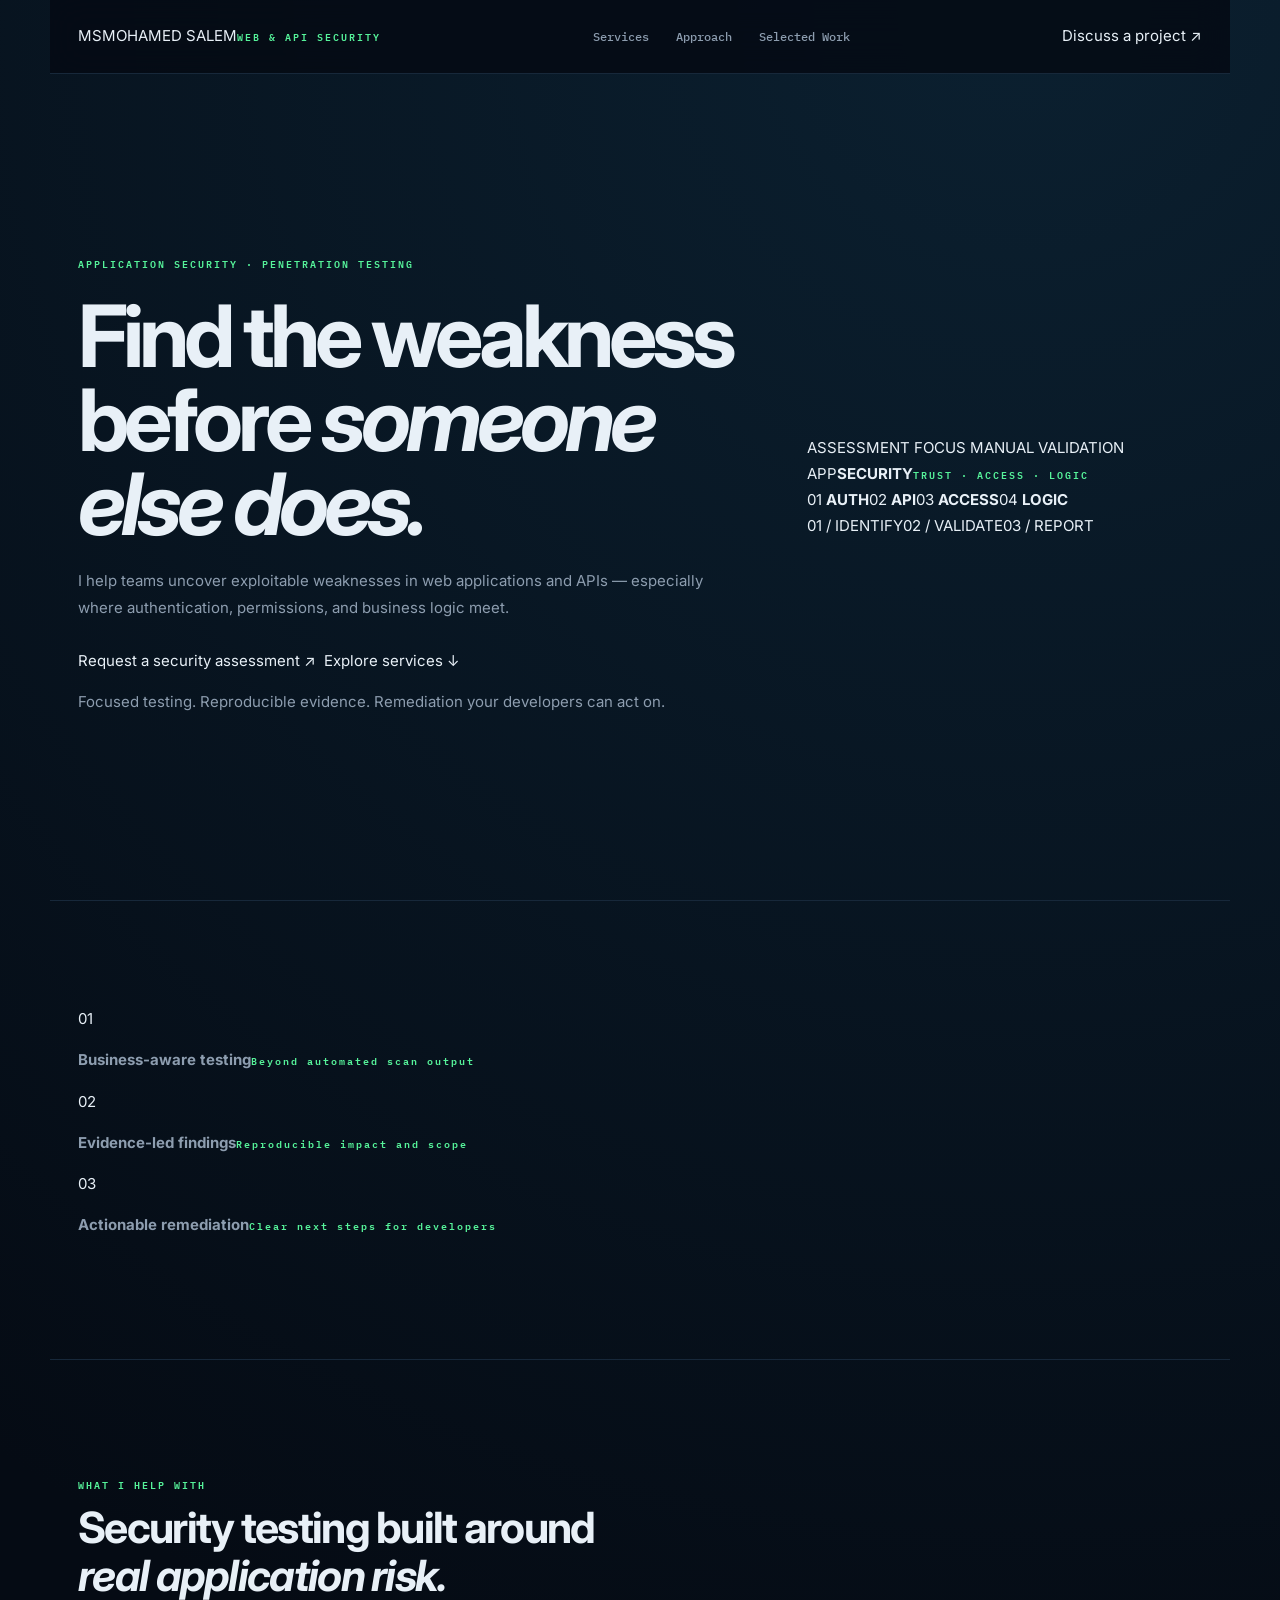
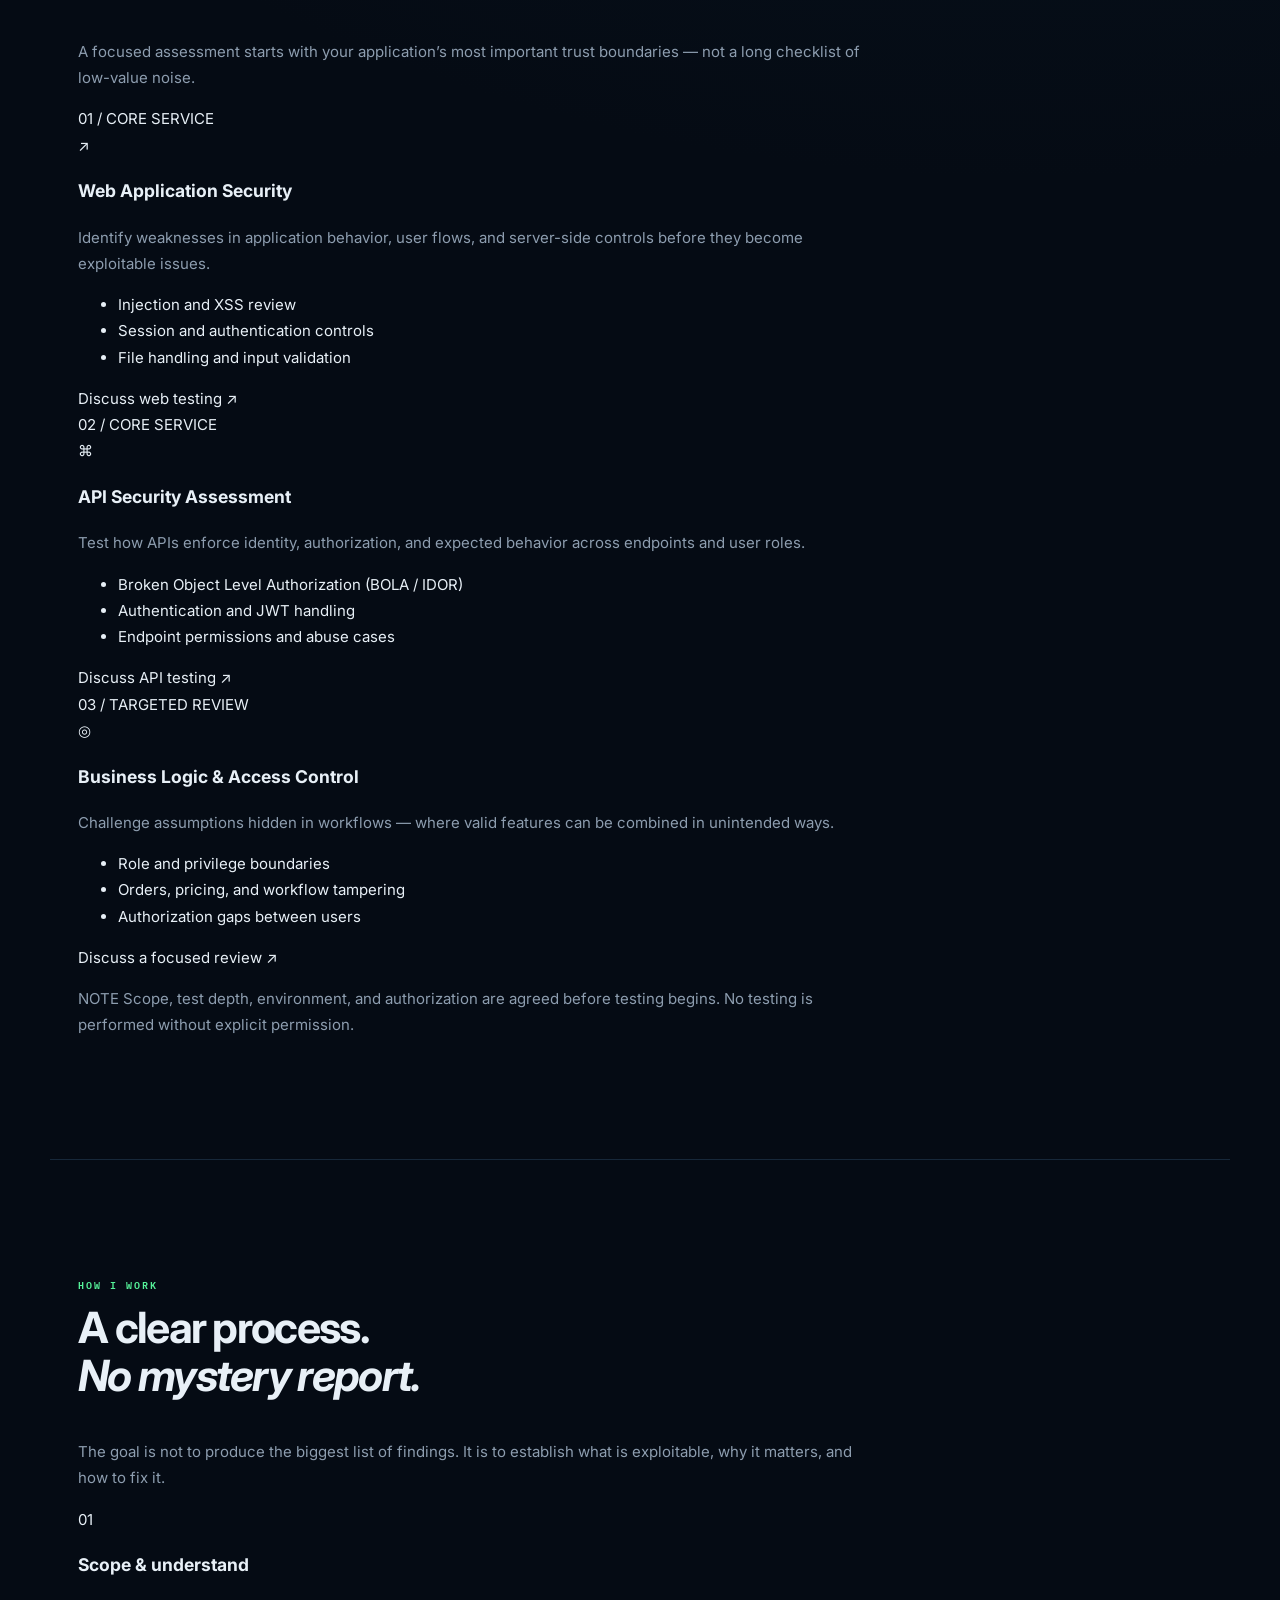
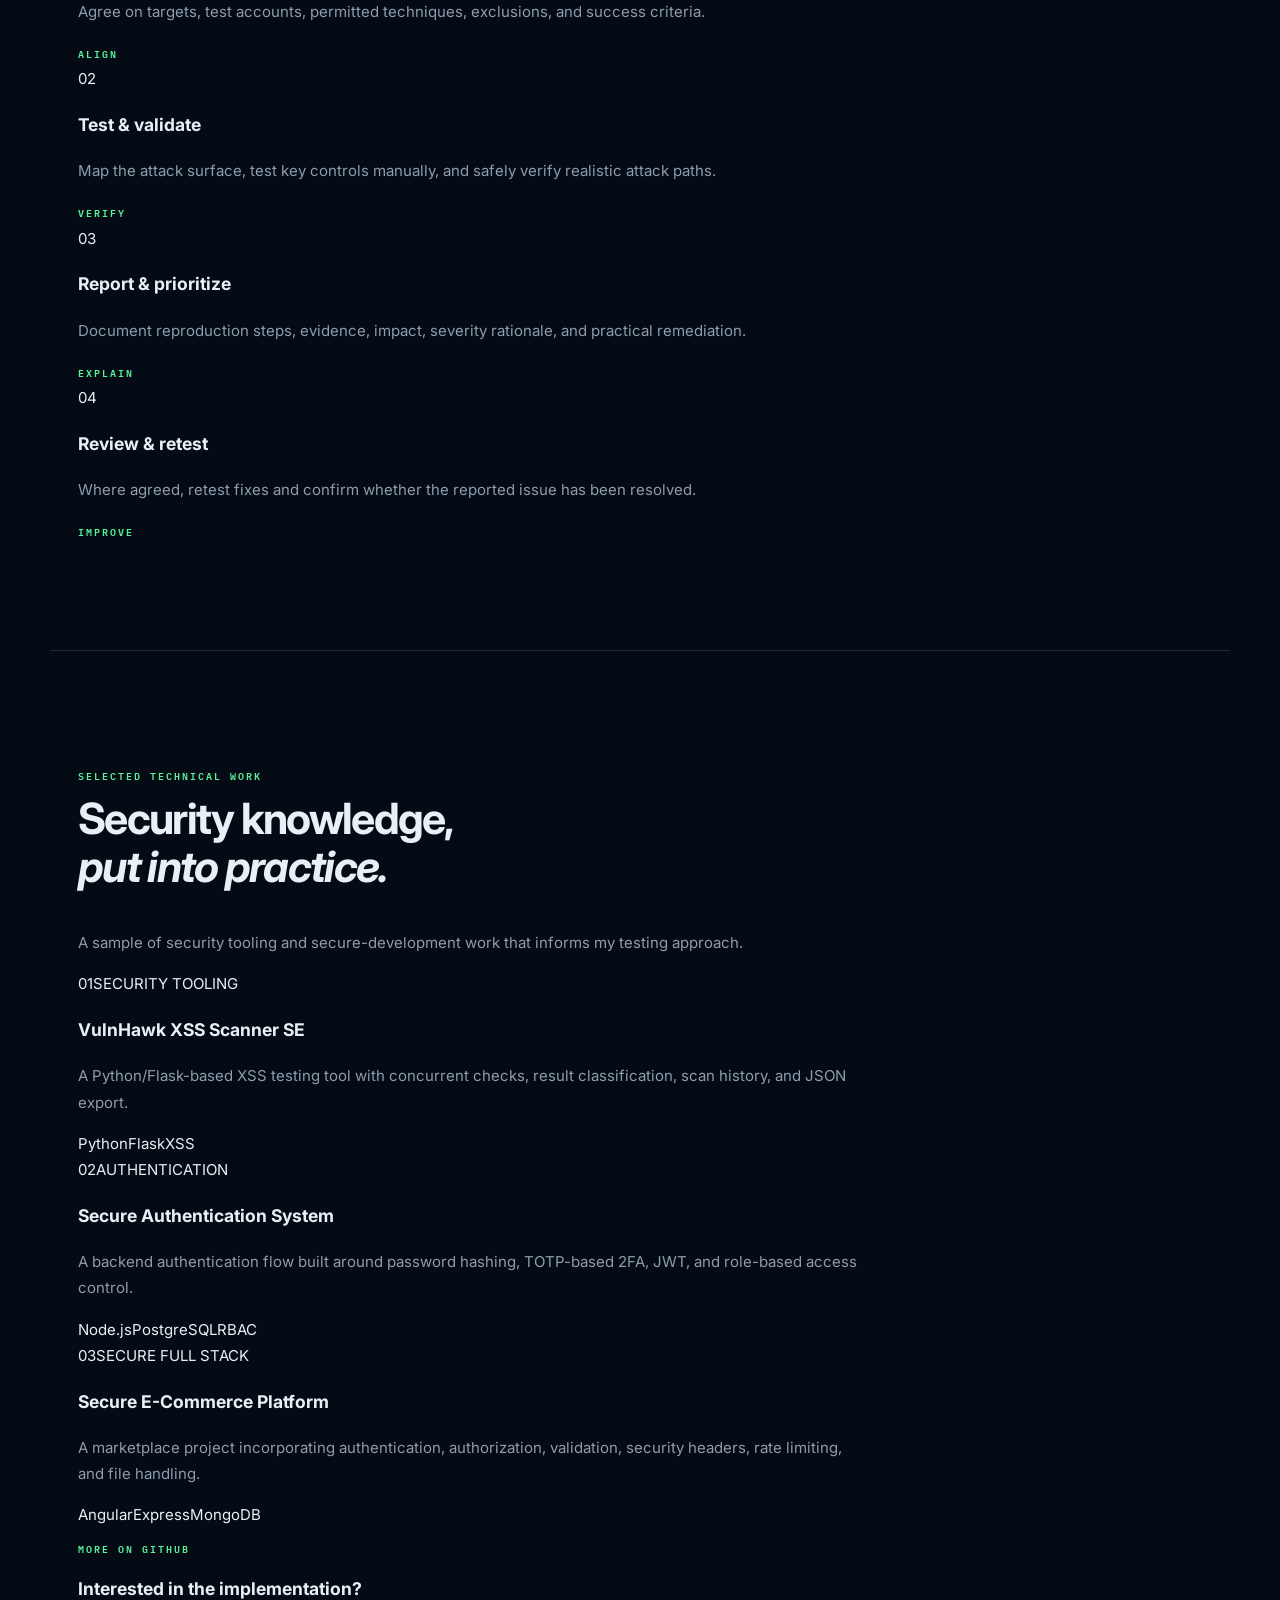
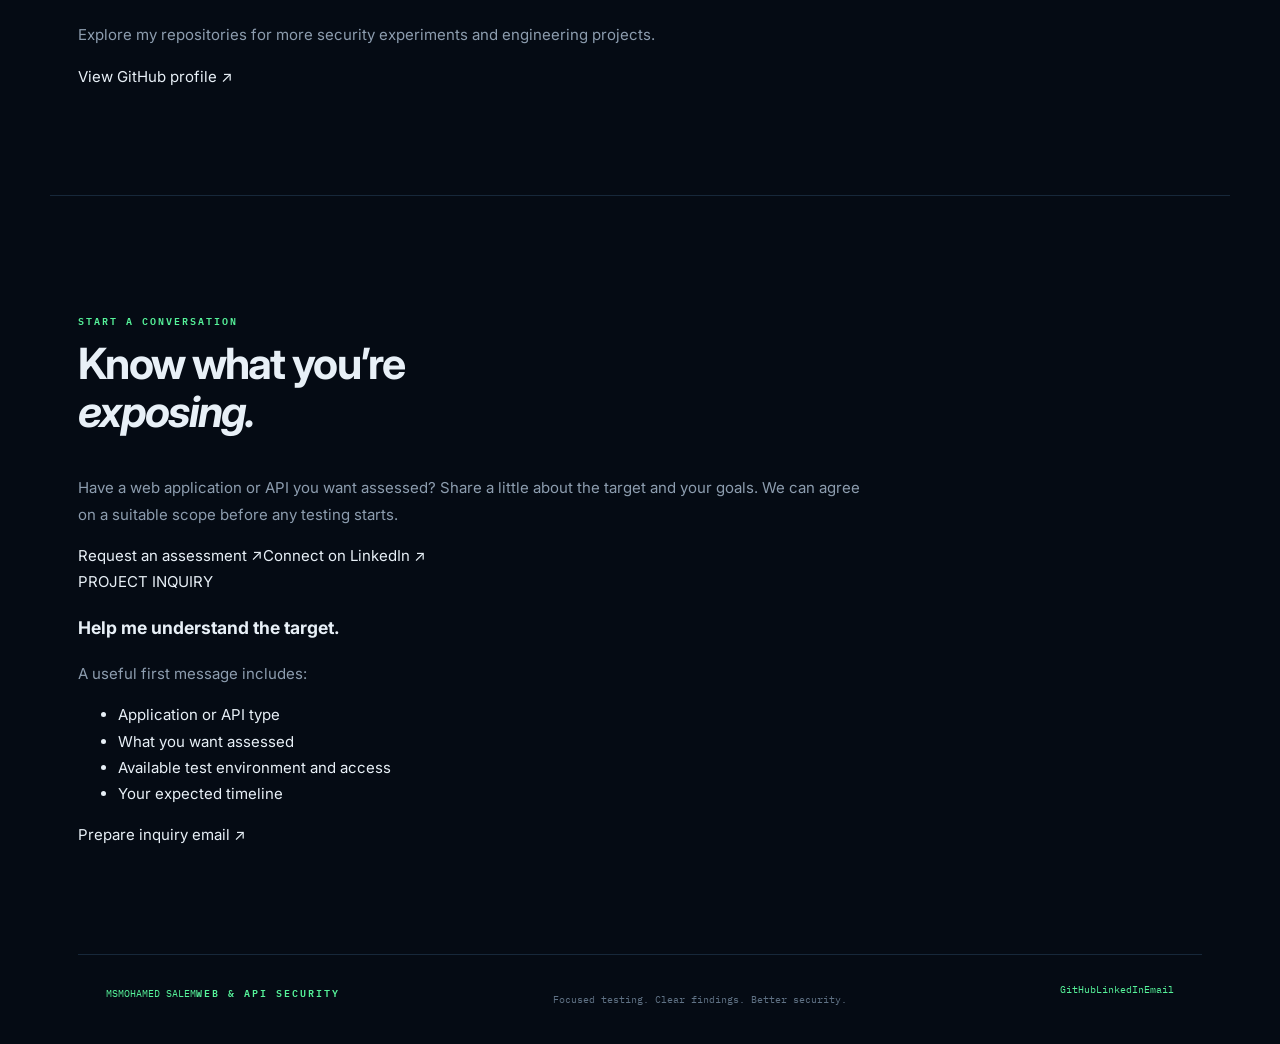
==== commit 851c5aef: "Redesign portfolio around cybersecurity services" ====
--- a/index.html
+++ b/index.html
@@ -1 +1,99 @@
-<!doctype html><html><head><meta charset='utf-8'><meta name='viewport' content='width=device-width,initial-scale=1'><title>Mohamed Salem | Cybersecurity & Penetration Testing</title><meta name='description' content='Mohamed Salem — Cybersecurity, penetration testing, vulnerability research and secure backend engineering.'><link rel='stylesheet' href='style.css'></head><body><header><a class='brand' href='#home'>MS <span>MOHAMED SALEM</span></a><nav><a href='#about'>About</a><a href='#skills'>Skills</a><a href='#projects'>Projects</a><a href='#contact'>Contact</a></nav><a class='nav-cta' href='Mohamed-Salem-CV.pdf' target='_blank'>CV ↗</a></header><main><section id='home' class='hero'><div><p class='eyebrow'>SECURITY ENGINEERING • PENETRATION TESTING</p><h1>Security starts<br><em>before the exploit.</em></h1><p class='lead'>Cybersecurity-focused Computer Science student specializing in web application security, penetration testing, vulnerability research and secure backend development.</p><a class='btn' href='#terminal'>Enter Security Console →</a><a class='btn ghost' href='Mohamed-Salem-CV.pdf' target='_blank'>View CV ↗</a></div><div class='card'><div class='avatar'>MS</div><b>MOHAMED SALEM</b><small>CYBERSECURITY / PENTESTING</small><div class='mini'>WEB • API • AUTH • ACCESS CONTROL</div></div></section><section id='terminal'><p class='eyebrow'>INTERACTIVE TERMINAL</p><h2>Explore my work like a security researcher.</h2><div class='terminal'><div class='bar'>● ● ● <span>security-console</span></div><div id='output'><p>Welcome. Type <b>help</b> to see available commands.</p></div><form id='term'><span>$</span><input id='cmd' autocomplete='off' aria-label='Terminal command' placeholder='help'><button>Run</button></form></div></section><section id='about'><p class='eyebrow'>01 — ABOUT</p><h2>I think like an attacker and build like an engineer.</h2><div class='grid'><div><p>My focus is understanding how applications, APIs and business workflows fail under real-world pressure, then translating findings into practical remediation.</p><p>My work spans penetration testing, vulnerability research, security testing and secure backend development.</p></div><div class='principles'><div><b>01 / Understand</b><span>Map architecture and trust boundaries.</span></div><div><b>02 / Validate</b><span>Prove exploitability and impact.</span></div><div><b>03 / Remediate</b><span>Fix root causes, not symptoms.</span></div></div></div></section><section id='skills'><p class='eyebrow'>02 — ATTACK SURFACE</p><h2>What I look for.</h2><div class='surface'><button data-info='Web applications: XSS, injection, client-side logic, exposed functionality.'>WEB</button><button data-info='APIs: authentication, authorization, BOLA/IDOR, business logic and rate limits.'>API</button><button data-info='Identity: sessions, JWT, MFA, RBAC and privilege boundaries.'>AUTH</button><button data-info='Resources: IDOR/BOLA, file uploads, unauthorized files and path handling.'>ACCESS CONTROL</button><button data-info='Infrastructure: ports, services, exposed panels and network attack surface.'>NETWORK</button></div><div id='surfaceInfo' class='info'>Select an attack-surface area.</div><div class='tags'><b>Burp Suite</b><b>Nmap</b><b>Nuclei</b><b>ffuf</b><b>Metasploit</b><b>Python</b><b>Node.js</b><b>Express</b><b>PostgreSQL</b><b>MongoDB</b></div></section><section id='lab'><p class='eyebrow'>03 — VULNERABILITY LAB</p><h2>See how I think about vulnerabilities.</h2><div class='lab-grid'><div class='lab-menu'><button class='active' data-lab='xss'>XSS</button><button data-lab='idor'>IDOR / BOLA</button><button data-lab='auth'>AUTH</button><button data-lab='upload'>FILE UPLOAD</button></div><div class='lab-content'><h3 id='labTitle'>Reflected XSS</h3><p id='labText'>User-controlled input reaches an unsafe HTML/JavaScript sink.</p><div class='codebox' id='labCode'>&lt;img src=x onerror=alert(1)&gt;</div><div class='impact'><b>Impact</b><span id='labImpact'>Script execution in the victim's browser.</span></div><div class='impact'><b>Remediation</b><span id='labFix'>Context-aware output encoding and safe DOM APIs.</span></div></div></div></section><section id='projects'><p class='eyebrow'>04 — SELECTED PROJECTS</p><h2>Build to <em>break better.</em></h2><div class='projects'><article><small>SECURITY TOOL</small><h3>VulnHawk XSS Scanner SE</h3><p>Python/Flask scanner with payload generation, concurrent testing, classification, history and JSON export.</p><div class='tags'><b>Python</b><b>Flask</b><b>XSS</b></div></article><article><small>SECURE BACKEND</small><h3>Secure Authentication System</h3><p>Node.js, PostgreSQL, Prisma, bcrypt, TOTP 2FA, JWT and RBAC for protected user, manager and admin flows.</p><div class='tags'><b>Node</b><b>JWT</b><b>TOTP</b></div></article><article><small>FULL STACK</small><h3>Secure E-Commerce Platform</h3><p>MEAN marketplace with secure authentication, RBAC, validation, security headers, rate limiting and file handling.</p><div class='tags'><b>Angular</b><b>Express</b><b>MongoDB</b></div></article><article><small>GRADUATION PROJECT</small><h3>AI Recon & Red-Team Support Tool</h3><p>Recon, web discovery, network/service analysis, access-control testing and CVSS-based risk assessment.</p><div class='tags'><b>Recon</b><b>CVSS</b><b>AI</b></div></article></div></section><section id='contact' class='contact'><p class='eyebrow'>05 — LET'S CONNECT</p><h2>Have a security problem?<br><em>Let's talk.</em></h2><p>Open to penetration testing, application security, vulnerability research and secure backend opportunities.</p><a class="btn" href="#assessment">Request an Assessment ↗</a><a class='btn ghost' href='https://github.com/mo7amedsalem1' target='_blank'>GitHub ↗</a><a class='btn ghost' href='https://www.linkedin.com/in/mohvmed-svlem' target='_blank'>LinkedIn ↗</a><section id="assessment" class="assessment"><p class="eyebrow">06 — SECURITY ASSESSMENT</p><h2>Request a <em>Security Assessment.</em></h2><p>Send the scope and basic details. Your email client will open with a structured request ready to send.</p><form id="assessmentForm"><div class="form-grid"><label>Name<input name="name" required placeholder="Your name"></label><label>Company<input name="company" placeholder="Company / Organization"></label><label>Email<input name="email" type="email" required placeholder="you@example.com"></label><label>Assessment Type<select name="type"><option>Web Application</option><option>API Security</option><option>Network Security</option><option>Vulnerability Assessment</option><option>Other</option></select></label></div><label>Target / Scope<textarea name="scope" required placeholder="Website, API, application, IP range, or a short description of the scope"></textarea></label><label>Additional Details<textarea name="details" placeholder="Anything else I should know?"></textarea></label><button class="btn" type="submit">Prepare Email Request →</button></form></section></main><footer>© 2026 Mohamed Salem · Security Engineering / Penetration Testing</footer><script src='script.js'></script></body></html>+<!doctype html>
+<html lang="en">
+<head>
+  <meta charset="utf-8">
+  <meta name="viewport" content="width=device-width, initial-scale=1">
+  <meta name="theme-color" content="#080d14">
+  <title>Mohamed Salem | Web & API Security Assessment</title>
+  <meta name="description" content="Focused web application and API security assessments covering access control, authentication, and business logic vulnerabilities. Practical findings. Clear remediation.">
+  <meta property="og:title" content="Mohamed Salem | Web & API Security">
+  <meta property="og:description" content="Find security weaknesses before they become business risks. Focused web and API security assessments.">
+  <meta property="og:type" content="website">
+  <link rel="preconnect" href="https://fonts.googleapis.com">
+  <link rel="preconnect" href="https://fonts.gstatic.com" crossorigin>
+  <link href="https://fonts.googleapis.com/css2?family=DM+Mono:wght@400;500&family=Manrope:wght@400;500;600;700;800&display=swap" rel="stylesheet">
+  <link rel="stylesheet" href="style.css">
+</head>
+<body>
+  <header class="site-header">
+    <a class="wordmark" href="#home" aria-label="Mohamed Salem home"><span class="mark">MS</span><span>MOHAMED SALEM<small>WEB & API SECURITY</small></span></a>
+    <nav aria-label="Main navigation">
+      <a href="#services">Services</a><a href="#approach">Approach</a><a href="#work">Selected Work</a>
+    </nav>
+    <a class="header-cta" href="#contact">Discuss a project <span>↗</span></a>
+  </header>
+
+  <main>
+    <section class="hero section-wrap" id="home">
+      <div class="hero-copy">
+        <p class="eyebrow"><span class="pulse"></span> APPLICATION SECURITY · PENETRATION TESTING</p>
+        <h1>Find the weakness<br>before <em>someone else does.</em></h1>
+        <p class="hero-lead">I help teams uncover exploitable weaknesses in web applications and APIs — especially where authentication, permissions, and business logic meet.</p>
+        <div class="hero-actions">
+          <a class="button button-primary" href="#contact">Request a security assessment <span>↗</span></a>
+          <a class="text-link" href="#services">Explore services <span>↓</span></a>
+        </div>
+        <div class="hero-proof"><span class="proof-line"></span><p>Focused testing. Reproducible evidence. Remediation your developers can act on.</p></div>
+      </div>
+      <aside class="hero-visual" aria-label="Security assessment focus areas">
+        <div class="visual-top"><span>ASSESSMENT FOCUS</span><span class="status"><i></i> MANUAL VALIDATION</span></div>
+        <div class="visual-main">
+          <div class="orbit orbit-one"></div><div class="orbit orbit-two"></div>
+          <div class="core"><span>APP</span><b>SECURITY</b><small>TRUST · ACCESS · LOGIC</small></div>
+          <span class="node node-a">01 <b>AUTH</b></span><span class="node node-b">02 <b>API</b></span><span class="node node-c">03 <b>ACCESS</b></span><span class="node node-d">04 <b>LOGIC</b></span>
+        </div>
+        <div class="visual-bottom"><span>01 / IDENTIFY</span><span>02 / VALIDATE</span><span>03 / REPORT</span></div>
+      </aside>
+    </section>
+
+    <section class="value-strip" aria-label="Assessment principles">
+      <div><span>01</span><p><b>Business-aware testing</b><small>Beyond automated scan output</small></p></div>
+      <div><span>02</span><p><b>Evidence-led findings</b><small>Reproducible impact and scope</small></p></div>
+      <div><span>03</span><p><b>Actionable remediation</b><small>Clear next steps for developers</small></p></div>
+    </section>
+
+    <section class="section-wrap section-block" id="services">
+      <div class="section-heading"><div><p class="eyebrow">WHAT I HELP WITH</p><h2>Security testing built around<br><em>real application risk.</em></h2></div><p class="section-intro">A focused assessment starts with your application’s most important trust boundaries — not a long checklist of low-value noise.</p></div>
+      <div class="service-grid">
+        <article class="service-card service-featured"><span class="service-index">01 / CORE SERVICE</span><div class="service-icon">↗</div><h3>Web Application Security</h3><p>Identify weaknesses in application behavior, user flows, and server-side controls before they become exploitable issues.</p><ul><li>Injection and XSS review</li><li>Session and authentication controls</li><li>File handling and input validation</li></ul><a href="#contact">Discuss web testing <span>↗</span></a></article>
+        <article class="service-card"><span class="service-index">02 / CORE SERVICE</span><div class="service-icon">⌘</div><h3>API Security Assessment</h3><p>Test how APIs enforce identity, authorization, and expected behavior across endpoints and user roles.</p><ul><li>Broken Object Level Authorization (BOLA / IDOR)</li><li>Authentication and JWT handling</li><li>Endpoint permissions and abuse cases</li></ul><a href="#contact">Discuss API testing <span>↗</span></a></article>
+        <article class="service-card"><span class="service-index">03 / TARGETED REVIEW</span><div class="service-icon">◎</div><h3>Business Logic & Access Control</h3><p>Challenge assumptions hidden in workflows — where valid features can be combined in unintended ways.</p><ul><li>Role and privilege boundaries</li><li>Orders, pricing, and workflow tampering</li><li>Authorization gaps between users</li></ul><a href="#contact">Discuss a focused review <span>↗</span></a></article>
+      </div>
+      <p class="scope-note"><span>NOTE</span> Scope, test depth, environment, and authorization are agreed before testing begins. No testing is performed without explicit permission.</p>
+    </section>
+
+    <section class="approach-section" id="approach">
+      <div class="section-wrap section-block">
+        <div class="section-heading"><div><p class="eyebrow">HOW I WORK</p><h2>A clear process.<br><em>No mystery report.</em></h2></div><p class="section-intro">The goal is not to produce the biggest list of findings. It is to establish what is exploitable, why it matters, and how to fix it.</p></div>
+        <div class="steps">
+          <article><span>01</span><div><h3>Scope & understand</h3><p>Agree on targets, test accounts, permitted techniques, exclusions, and success criteria.</p></div><small>ALIGN</small></article>
+          <article><span>02</span><div><h3>Test & validate</h3><p>Map the attack surface, test key controls manually, and safely verify realistic attack paths.</p></div><small>VERIFY</small></article>
+          <article><span>03</span><div><h3>Report & prioritize</h3><p>Document reproduction steps, evidence, impact, severity rationale, and practical remediation.</p></div><small>EXPLAIN</small></article>
+          <article><span>04</span><div><h3>Review & retest</h3><p>Where agreed, retest fixes and confirm whether the reported issue has been resolved.</p></div><small>IMPROVE</small></article>
+        </div>
+      </div>
+    </section>
+
+    <section class="section-wrap section-block" id="work">
+      <div class="section-heading"><div><p class="eyebrow">SELECTED TECHNICAL WORK</p><h2>Security knowledge,<br><em>put into practice.</em></h2></div><p class="section-intro">A sample of security tooling and secure-development work that informs my testing approach.</p></div>
+      <div class="work-grid">
+        <article class="work-card"><div class="work-meta"><span>01</span><span>SECURITY TOOLING</span></div><h3>VulnHawk XSS Scanner SE</h3><p>A Python/Flask-based XSS testing tool with concurrent checks, result classification, scan history, and JSON export.</p><div class="chips"><span>Python</span><span>Flask</span><span>XSS</span></div></article>
+        <article class="work-card"><div class="work-meta"><span>02</span><span>AUTHENTICATION</span></div><h3>Secure Authentication System</h3><p>A backend authentication flow built around password hashing, TOTP-based 2FA, JWT, and role-based access control.</p><div class="chips"><span>Node.js</span><span>PostgreSQL</span><span>RBAC</span></div></article>
+        <article class="work-card"><div class="work-meta"><span>03</span><span>SECURE FULL STACK</span></div><h3>Secure E-Commerce Platform</h3><p>A marketplace project incorporating authentication, authorization, validation, security headers, rate limiting, and file handling.</p><div class="chips"><span>Angular</span><span>Express</span><span>MongoDB</span></div></article>
+        <article class="work-card work-cta"><p class="eyebrow">MORE ON GITHUB</p><h3>Interested in the implementation?</h3><p>Explore my repositories for more security experiments and engineering projects.</p><a class="button button-secondary" href="https://github.com/mo7amedsalem1" target="_blank" rel="noreferrer">View GitHub profile <span>↗</span></a></article>
+      </div>
+    </section>
+
+    <section class="contact-section" id="contact">
+      <div class="section-wrap contact-inner">
+        <div><p class="eyebrow">START A CONVERSATION</p><h2>Know what you’re<br><em>exposing.</em></h2><p class="contact-copy">Have a web application or API you want assessed? Share a little about the target and your goals. We can agree on a suitable scope before any testing starts.</p>
+          <div class="contact-links"><a href="mailto:eng-mohamedsalem@outlook.com?subject=Security%20Assessment%20Inquiry" class="button button-primary">Request an assessment <span>↗</span></a><a href="https://www.linkedin.com/in/mohvmed-svlem" target="_blank" rel="noreferrer" class="button button-secondary">Connect on LinkedIn <span>↗</span></a></div>
+        </div>
+        <aside class="contact-card"><span class="service-index">PROJECT INQUIRY</span><h3>Help me understand the target.</h3><p>A useful first message includes:</p><ul><li>Application or API type</li><li>What you want assessed</li><li>Available test environment and access</li><li>Your expected timeline</li></ul><a href="mailto:eng-mohamedsalem@outlook.com?subject=Security%20Assessment%20Inquiry&body=Hello%20Mohamed%2C%0A%0AI%27d%20like%20to%20discuss%20a%20security%20assessment.%0A%0AApplication%20or%20API%3A%0AScope%3A%0ATest%20environment%2Faccess%3A%0ATimeline%3A%0A%0AWe%20can%20confirm%20written%20authorization%20and%20scope%20before%20testing.%0A">Prepare inquiry email <span>↗</span></a></aside>
+      </div>
+    </section>
+  </main>
+  <footer class="site-footer"><a class="wordmark" href="#home"><span class="mark">MS</span><span>MOHAMED SALEM<small>WEB & API SECURITY</small></span></a><p>Focused testing. Clear findings. Better security.</p><div><a href="https://github.com/mo7amedsalem1" target="_blank" rel="noreferrer">GitHub</a><a href="https://www.linkedin.com/in/mohvmed-svlem" target="_blank" rel="noreferrer">LinkedIn</a><a href="mailto:eng-mohamedsalem@outlook.com">Email</a></div></footer>
+  <script src="script.js"></script>
+</body>
+</html>
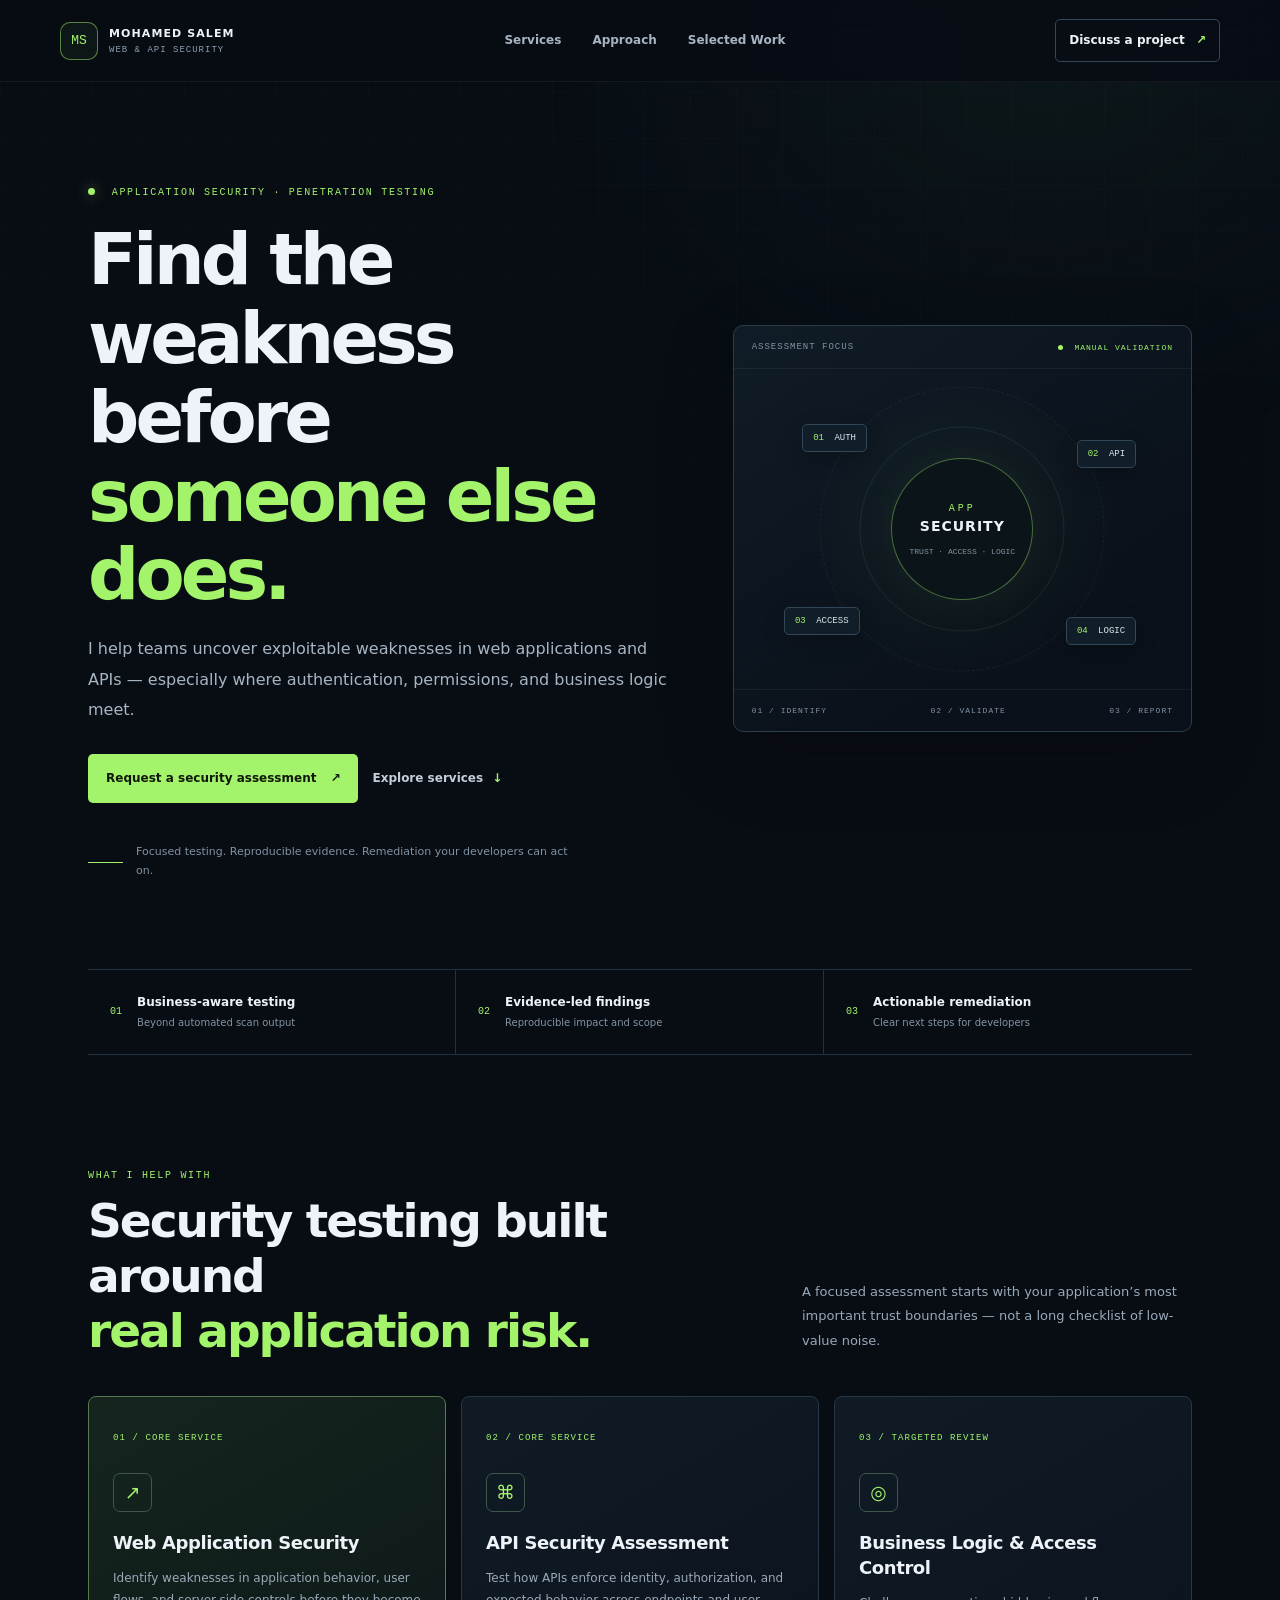
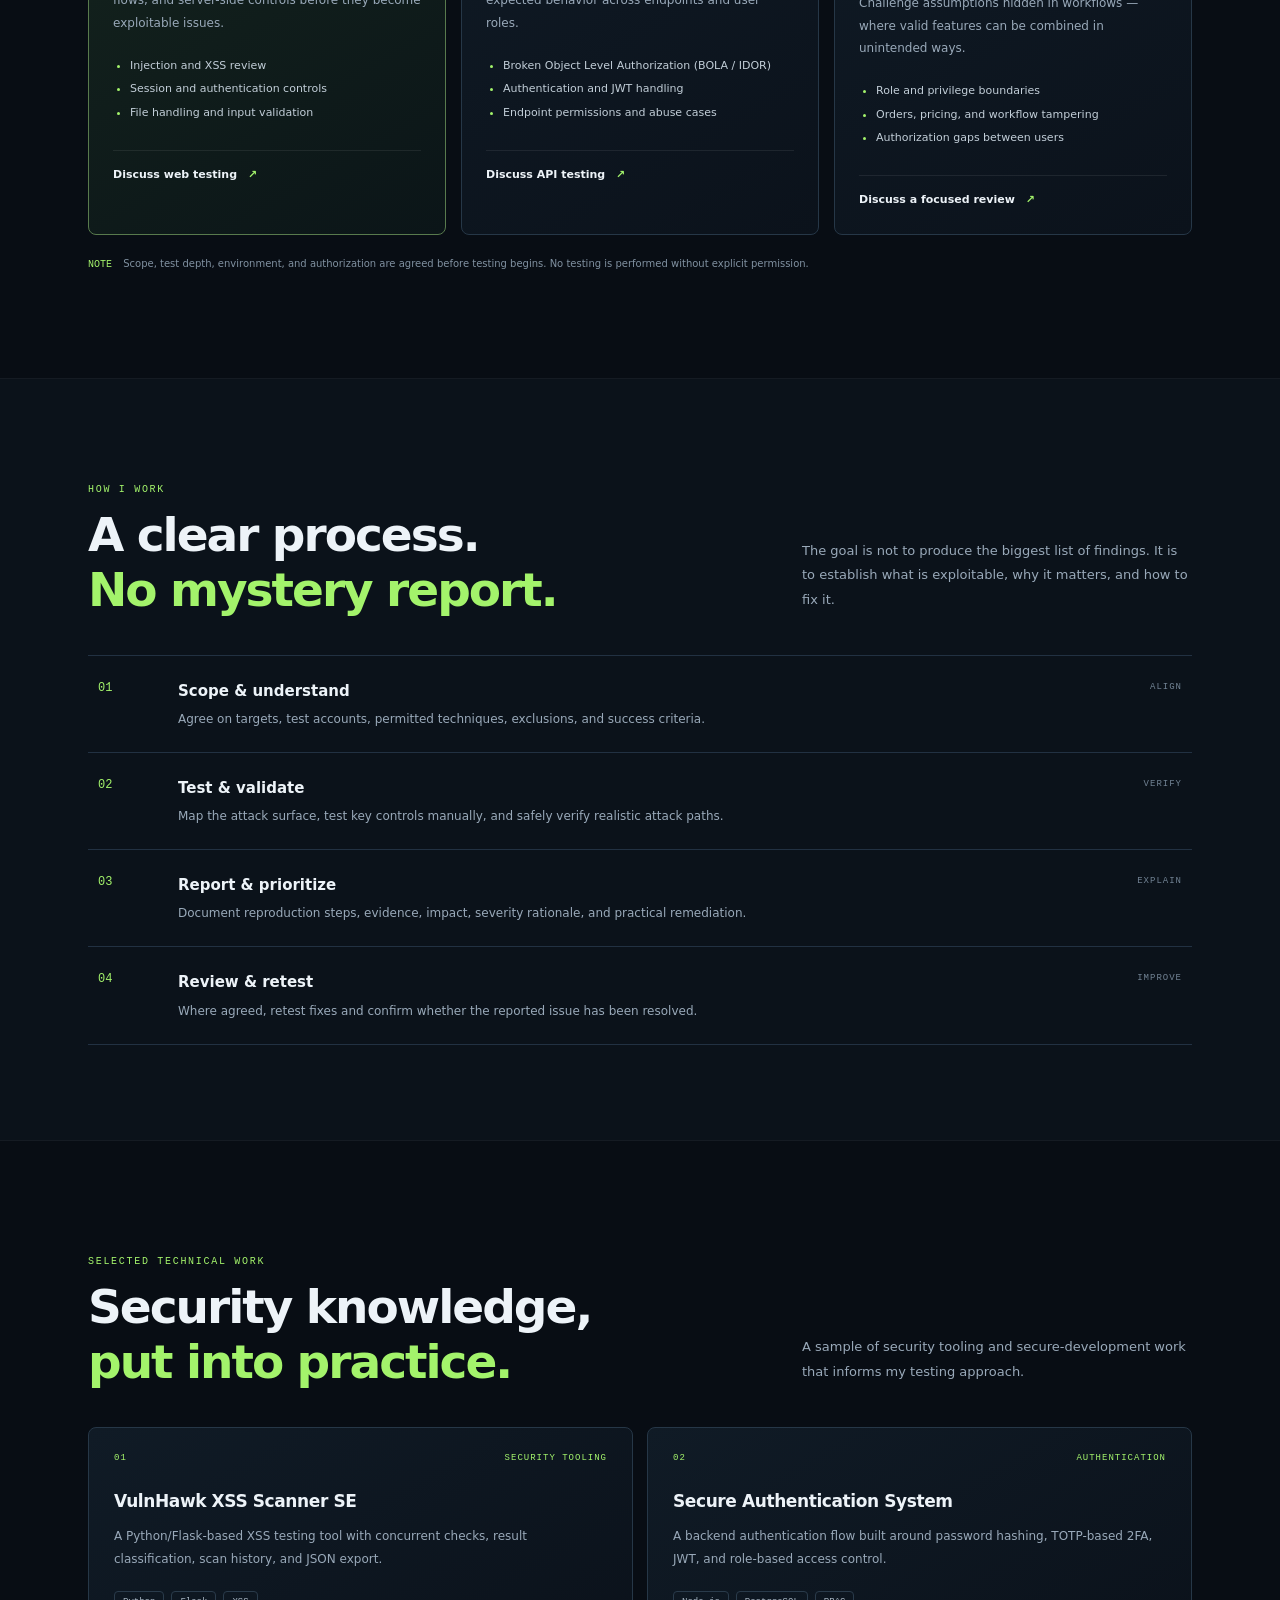
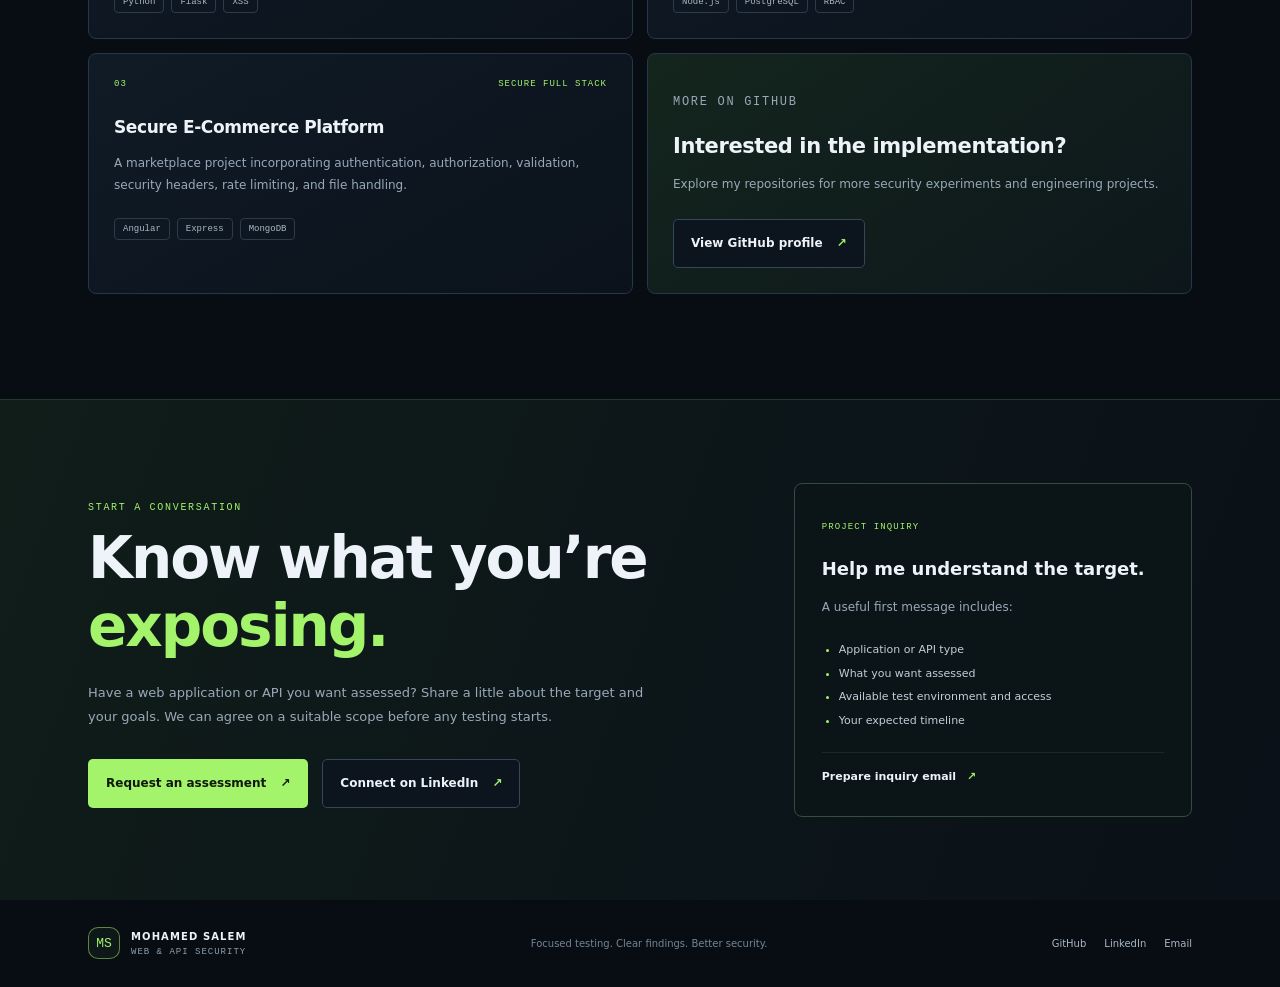
==== commit f6ebf036: "Improve personal-name SEO and structured data" ====
--- a/index.html
+++ b/index.html
@@ -5,10 +5,34 @@
   <meta name="viewport" content="width=device-width, initial-scale=1">
   <meta name="theme-color" content="#080d14">
   <title>Mohamed Salem | Web & API Security Assessment</title>
-  <meta name="description" content="Focused web application and API security assessments covering access control, authentication, and business logic vulnerabilities. Practical findings. Clear remediation.">
-  <meta property="og:title" content="Mohamed Salem | Web & API Security">
-  <meta property="og:description" content="Find security weaknesses before they become business risks. Focused web and API security assessments.">
+  <meta name="description" content="Mohamed Salem Mohamed is a cybersecurity engineer focused on web application security, API penetration testing, access control, and business logic assessments.">
+  <meta name="robots" content="index, follow, max-image-preview:large">
+  <link rel="canonical" href="https://mo7amedsalem1.github.io/">
+  <meta name="author" content="Mohamed Salem Mohamed">
+  <meta name="keywords" content="Mohamed Salem, Mohamed Salem Mohamed, Mohamed Salem cybersecurity, web application security, API penetration testing, penetration tester Egypt, application security consultant">
+  <meta property="og:title" content="Mohamed Salem Mohamed | Web Application & API Security">
+  <meta property="og:description" content="Official portfolio of Mohamed Salem Mohamed — focused web application security, API testing, access control, and business logic assessments.">
   <meta property="og:type" content="website">
+  <meta property="og:url" content="https://mo7amedsalem1.github.io/">
+  <meta name="twitter:card" content="summary">
+  <meta name="twitter:title" content="Mohamed Salem Mohamed | Web & API Security">
+  <meta name="twitter:description" content="Cybersecurity engineer focused on web application security, API testing, and access control.">
+  <script type="application/ld+json">
+  {
+    "@context": "https://schema.org",
+    "@type": "Person",
+    "name": "Mohamed Salem Mohamed",
+    "alternateName": ["Mohamed Salem", "Mohamed S. Mohamed"],
+    "url": "https://mo7amedsalem1.github.io/",
+    "jobTitle": "Cybersecurity Engineer",
+    "description": "Cybersecurity engineer focused on web application security, API penetration testing, access control, and business logic assessments.",
+    "knowsAbout": ["Web Application Security", "API Security", "Penetration Testing", "Access Control", "Business Logic Testing", "Secure Backend Development"],
+    "sameAs": [
+      "https://github.com/mo7amedsalem1",
+      "https://www.linkedin.com/in/mohvmed-svlem"
+    ]
+  }
+  </script>
   <link rel="preconnect" href="https://fonts.googleapis.com">
   <link rel="preconnect" href="https://fonts.gstatic.com" crossorigin>
   <link href="https://fonts.googleapis.com/css2?family=DM+Mono:wght@400;500&family=Manrope:wght@400;500;600;700;800&display=swap" rel="stylesheet">
--- a/style.css
+++ b/style.css
@@ -1,5 +1,6 @@
-@import url('https://fonts.googleapis.com/css2?family=IBM+Plex+Mono:wght@400;500;600&family=Inter:wght@400;500;600;700;800&display=swap');
-:root{--bg:#050b14;--panel:#091321;--panel2:#0c1827;--line:#17283a;--text:#e8f0f7;--muted:#8d9daf;--green:#56f39a;--blue:#54b8ff;--danger:#ff7181;--shadow:0 20px 70px #0007}
-*{box-sizing:border-box}html{scroll-behavior:smooth}body{margin:0;background:radial-gradient(circle at 80% 0%,#0b2030 0,transparent 30%),var(--bg);color:var(--text);font:15px/1.75 Inter,Arial,sans-serif;overflow-x:hidden}body:before{content:"";position:fixed;inset:0;pointer-events:none;opacity:.25;background-image:linear-gradient(#ffffff03 1px,transparent 1px),linear-gradient(90deg,#ffffff03 1px,transparent 1px);background-size:42px 42px;mask-image:linear-gradient(to bottom,#000,transparent 85%);z-index:-1}.scanline{position:fixed;top:0;left:0;width:100%;height:1px;background:#56f39a33;box-shadow:0 0 18px #56f39a;animation:scan 8s linear infinite;z-index:20;pointer-events:none}@keyframes scan{0%{transform:translateY(0)}100%{transform:translateY(100vh)}}a{color:inherit;text-decoration:none}header{height:74px;display:flex;align-items:center;justify-content:space-between;max-width:1180px;margin:auto;padding:0 28px;border-bottom:1px solid var(--line);position:sticky;top:0;background:#050b14dd;backdrop-filter:blur(16px);z-index:10}.brand{display:flex;align-items:center;gap:10px}.brand span{color:var(--green);border:1px solid var(--green);padding:5px 8px;border-radius:5px;font:600 12px 'IBM Plex Mono'}.brand strong{font:600 11px 'IBM Plex Mono';letter-spacing:2px}nav{display:flex;gap:27px}nav a{color:var(--muted);font:500 12px 'IBM Plex Mono'}nav a:hover{color:var(--green)}.nav-cta{border:1px solid var(--line);padding:7px 11px;border-radius:5px;color:var(--green);font:600 11px 'IBM Plex Mono'}main{max-width:1180px;margin:auto}.hero{min-height:calc(100vh - 74px);display:grid;grid-template-columns:1.25fr .75fr;align-items:center;gap:70px;padding:80px 28px}.eyebrow,small{color:var(--green);font:600 10px 'IBM Plex Mono';letter-spacing:2px}.eyebrow i{display:inline-block;width:7px;height:7px;background:var(--green);border-radius:50%;margin-right:8px;box-shadow:0 0 12px var(--green);animation:pulse 1.5s infinite}@keyframes pulse{50%{opacity:.35;transform:scale(.7)}}.hero h1{font-size:clamp(48px,7vw,86px);line-height:.98;letter-spacing:-5px;margin:22px 0}.hero h1 span,h2 span{color:var(--green)}.lead{max-width:720px;color:var(--muted);font-size:17px}.lead b{color:#dbe7f1}.hero-actions{display:flex;align-items:center;flex-wrap:wrap;gap:8px;margin-top:27px}.btn{display:inline-flex;align-items:center;gap:12px;padding:11px 17px;border:1px solid var(--green);border-radius:5px;background:var(--green);color:#031009;font-weight:800;font-size:12px;box-shadow:0 8px 25px #56f39a1c}.btn:hover{transform:translateY(-2px);box-shadow:0 12px 35px #56f39a2a}.btn.ghost{background:transparent;color:var(--text);border-color:var(--line);box-shadow:none}.btn.ghost:hover{border-color:var(--green);color:var(--green)}.icon-btn{height:39px;min-width:39px;display:grid;place-items:center;border:1px solid var(--line);border-radius:5px;color:var(--muted);font:600 12px 'IBM Plex Mono'}.icon-btn:hover{color:var(--green);border-color:var(--green)}.profile-card{background:linear-gradient(145deg,#0c1b2a,#07101b);border:1px solid var(--line);border-radius:12px;padding:17px;box-shadow:var(--shadow);position:relative;overflow:hidden}.profile-card:after{content:"";position:absolute;width:180px;height:180px;border-radius:50%;background:#56f39a12;filter:blur(25px);right:-80px;top:-80px}.profile-top{font:600 9px 'IBM Plex Mono';color:var(--muted);letter-spacing:1.5px;border-bottom:1px solid var(--line);padding-bottom:12px}.status-dot{display:inline-block;width:6px;height:6px;border-radius:50%;background:var(--green);box-shadow:0 0 10px var(--green);margin-right:6px}.live{float:right;color:var(--green)}.profile-main{display:flex;align-items:center;gap:14px;padding:20px 5px}.profile-main img{width:62px;height:62px;border-radius:50%;object-fit:cover;border:1px solid #56f39a66;padding:2px}.profile-main h3{margin:0;font-size:18px}.profile-main p{margin:3px 0;color:var(--muted);font:11px 'IBM Plex Mono'}.terminal{background:#040a10;border:1px solid #152636;border-radius:7px;padding:15px;font:11px/2 'IBM Plex Mono';color:#c8d6e1}.prompt{color:var(--blue)}.terminal-line{color:var(--muted)}.terminal-line span{color:var(--green)}.metrics{display:grid;grid-template-columns:repeat(4,1fr);border-top:1px solid var(--line);border-bottom:1px solid var(--line);margin:0 28px}.metrics div{padding:22px 15px;display:flex;align-items:center;gap:13px;border-right:1px solid var(--line)}.metrics div:last-child{border:0}.metrics strong{font:500 25px 'IBM Plex Mono';color:var(--green)}.metrics span{font:600 10px/1.4 'IBM Plex Mono';letter-spacing:1px;color:var(--muted)}section:not(.hero){padding:105px 28px;border-top:1px solid var(--line)}h2{font-size:clamp(29px,4vw,43px);line-height:1.12;letter-spacing:-1.7px;margin:9px 0 40px}.about-layout{display:grid;grid-template-columns:1.45fr .75fr;gap:70px}.about-layout p,section p{color:var(--muted);max-width:790px}.about-layout strong{color:#dce8f2}.principles{border-left:1px solid var(--line);padding-left:28px}.principles div{padding:12px 0 18px;border-bottom:1px solid var(--line)}.principles span,.project-no,.skill-head>span,.timeline>div>span{color:var(--green);font:600 10px 'IBM Plex Mono'}.principles b{display:block;margin:5px 0;font-size:13px}.principles p{font-size:12px;margin:0}.skill-matrix{display:grid;grid-template-columns:repeat(2,1fr);gap:14px}.skill-card{padding:24px;background:linear-gradient(145deg,#091522,#07101a);border:1px solid var(--line);border-radius:8px;transition:.25s}.skill-card:hover,.project:hover{transform:translateY(-4px);border-color:#2b4a61;box-shadow:0 18px 45px #0003}.skill-card.featured{border-color:#27553f;background:linear-gradient(145deg,#0a1b18,#07131b)}.skill-head{display:flex;align-items:center;gap:14px}.skill-head h3{margin:0;font-size:16px}.skill-card p{font-size:13px}.tags{display:flex;flex-wrap:wrap;gap:7px}.tags b{font:500 10px 'IBM Plex Mono';color:#a9bac8;background:#0c1b29;border:1px solid var(--line);padding:5px 7px;border-radius:4px}.dashboard{margin:0 28px;padding:40px 0!important;border-top:1px solid var(--line);border-bottom:1px solid var(--line)}.dashboard-head{display:flex;align-items:end;justify-content:space-between;gap:20px}.dashboard-head h2{margin-bottom:28px}.dashboard-status{color:var(--muted);font:500 10px 'IBM Plex Mono'}.dashboard-status i{display:inline-block;width:6px;height:6px;background:var(--green);border-radius:50%;margin-right:6px}.dash-grid{display:grid;grid-template-columns:1.4fr .8fr;gap:14px}.dash-terminal,.risk-list{border:1px solid var(--line);border-radius:8px;background:#060d15;overflow:hidden}.terminal-bar{height:34px;border-bottom:1px solid var(--line);display:flex;align-items:center;gap:6px;padding:0 12px}.terminal-bar span{width:7px;height:7px;border-radius:50%;background:#263747}.terminal-bar b{margin-left:7px;color:#6f8192;font:500 9px 'IBM Plex Mono'}.console{padding:18px;font:11px/2 'IBM Plex Mono'}.console p{margin:0;color:#b5c5d2}.console em{color:var(--green);font-style:normal}.console .muted{color:#617284}.console .ok{color:var(--green)}.console .warn{color:#f2c66d}.risk-list{padding:7px}.risk-list div{position:relative;padding:14px 13px 13px 39px;border-bottom:1px solid var(--line)}.risk-list div:last-child{border:0}.risk-list span{position:absolute;left:10px;top:15px;color:#4f6477;font:10px 'IBM Plex Mono'}.risk-list b{display:block;font-size:12px}.risk-list small{color:var(--muted);font:10px 'IBM Plex Mono';letter-spacing:0}.risk-list i{position:absolute;right:12px;top:19px;width:28px;height:2px;background:linear-gradient(90deg,var(--green),transparent)}.project-grid{display:grid;grid-template-columns:repeat(2,1fr);gap:14px}.project{position:relative;padding:28px;background:linear-gradient(145deg,#0a1623,#07101a);border:1px solid var(--line);border-radius:9px;transition:.25s}.project-no{position:absolute;right:22px;top:22px}.project h3{margin:10px 0 8px;font-size:17px;max-width:80%}.project p{font-size:13px;min-height:88px}.project-foot{display:flex;justify-content:space-between;align-items:center;gap:10px;border-top:1px solid var(--line);padding-top:15px}.project-foot b{font:500 9px 'IBM Plex Mono';color:#8193a4}.project-foot a{font:600 10px 'IBM Plex Mono';color:var(--green)}.timeline{border-left:1px solid #244056;padding-left:25px}.timeline>div{position:relative;padding:5px 0 22px}.timeline>div>span{position:absolute;left:-38px;top:7px;width:24px;height:24px;display:grid;place-items:center;border:1px solid var(--green);border-radius:50%;background:var(--bg)}.timeline p{margin:0;font-size:13px}.timeline b{color:#e8f0f7}.contact{text-align:center}.contact p{margin:0 auto;max-width:650px}.contact-actions{display:flex;justify-content:center;flex-wrap:wrap;gap:8px;margin-top:27px}footer{max-width:1124px;margin:auto;padding:28px;border-top:1px solid var(--line);display:flex;justify-content:space-between;gap:15px;color:#607285;font:10px 'IBM Plex Mono'}footer a{color:var(--green)}@media(max-width:800px){nav{display:none}.nav-cta{margin-left:auto}.hero{grid-template-columns:1fr;gap:35px;min-height:auto;padding-top:80px}.hero h1{letter-spacing:-3px}.hero-side{max-width:520px}.metrics{grid-template-columns:repeat(2,1fr)}.metrics div:nth-child(2){border-right:0}.metrics div:nth-child(-n+2){border-bottom:1px solid var(--line)}.about-layout,.dash-grid{grid-template-columns:1fr}.principles{border-left:0;border-top:1px solid var(--line);padding:15px 0 0}.dashboard-head{align-items:start;flex-direction:column}.skill-matrix,.project-grid{grid-template-columns:1fr}section:not(.hero){padding:80px 28px}.dashboard{margin:0 28px}footer{flex-direction:column}}@media(max-width:520px){.brand strong{display:none}.hero{padding-left:20px;padding-right:20px}.hero h1{font-size:47px}.metrics{margin:0 20px}.metrics div{padding:17px 10px}.metrics strong{font-size:21px}section:not(.hero){padding-left:20px;padding-right:20px}.dashboard{margin:0 20px}.dashboard-status{display:none}.project-foot{align-items:flex-start;flex-direction:column}footer{padding:25px 20px}}
-.reveal{opacity:0;transform:translateY(18px);transition:opacity .6s ease,transform .6s ease}.reveal.show{opacity:1;transform:none}.surface{display:grid;grid-template-columns:repeat(5,1fr);gap:10px;margin:20px 0}.surface button,.lab-menu button{min-height:54px;border:1px solid var(--line);background:var(--panel);color:var(--muted);border-radius:7px;font:600 11px 'IBM Plex Mono';cursor:pointer}.surface button:hover,.surface button.active,.lab-menu button:hover,.lab-menu button.active{color:#031009;background:var(--green);border-color:var(--green)}.info{padding:18px;border:1px solid var(--line);background:#060d15;border-radius:7px;color:var(--muted);min-height:58px;margin-bottom:18px}.lab-grid{display:grid;grid-template-columns:190px 1fr;gap:14px}.lab-menu{display:flex;flex-direction:column;gap:8px}.lab-content{border:1px solid var(--line);background:linear-gradient(145deg,#091522,#060d15);border-radius:8px;padding:25px}.lab-content h3{margin:0 0 8px;font-size:20px}.lab-content p{margin-top:0}.codebox{background:#03070b;border:1px solid #182938;border-radius:6px;padding:18px;color:var(--green);font:12px/1.8 'IBM Plex Mono';margin:18px 0}.impact{display:flex;gap:15px;padding:11px 0;border-top:1px solid var(--line);font-size:12px}.impact b{min-width:95px;color:var(--text)}.impact span{color:var(--muted)}#terminal{padding-top:70px}.terminal form{display:flex;gap:9px;border-top:1px solid #152636;padding-top:12px;margin-top:8px}.terminal form>span{color:var(--green)}.terminal input{flex:1;background:transparent;border:0;outline:0;color:var(--text);font:11px 'IBM Plex Mono';min-width:0}.terminal button{background:transparent;border:1px solid var(--line);color:var(--green);border-radius:4px;padding:5px 10px;font:600 10px 'IBM Plex Mono';cursor:pointer}.terminal button:hover{border-color:var(--green)}#output{min-height:115px}.terminal .out-ok{color:var(--green)}.terminal .out-muted{color:var(--muted)}@media(max-width:800px){.surface{grid-template-columns:1fr 1fr}.lab-grid{grid-template-columns:1fr}.lab-menu{display:grid;grid-template-columns:1fr 1fr}}@media(max-width:520px){.surface{grid-template-columns:1fr}.lab-menu{grid-template-columns:1fr}}
- .assessment label{display:flex;flex-direction:column;gap:7px;color:#9aabbc;font:500 10px 'IBM Plex Mono';letter-spacing:.5px}.assessment form{max-width:900px;margin:25px auto 0;text-align:left}.form-grid{display:grid;grid-template-columns:1fr 1fr;gap:14px}.assessment input,.assessment select,.assessment textarea{width:100%;margin-top:4px;padding:12px;background:#060d15;border:1px solid var(--line);border-radius:6px;color:var(--text);font:12px Inter;outline:0}.assessment input:focus,.assessment select:focus,.assessment textarea:focus{border-color:var(--green)}.assessment textarea{min-height:105px;resize:vertical}.assessment form>label{margin-top:14px}.assessment form button{margin-top:18px;cursor:pointer}@media(max-width:650px){.form-grid{grid-template-columns:1fr}}+:root{--bg:#080d14;--panel:#0d1520;--panel2:#111d2a;--line:#223142;--text:#edf3f8;--muted:#99a9b9;--green:#a3f36b;--blue:#7bc7ff;--mono:"DM Mono",monospace;--sans:"Manrope",system-ui,sans-serif}
+*{box-sizing:border-box}html{scroll-behavior:smooth;scroll-padding-top:90px}body{margin:0;background:var(--bg);color:var(--text);font:15px/1.75 var(--sans);-webkit-font-smoothing:antialiased}body:before{content:"";position:fixed;inset:0;z-index:-1;pointer-events:none;background:radial-gradient(ellipse at 82% 6%,#19332a50,transparent 34%),linear-gradient(#ffffff04 1px,transparent 1px),linear-gradient(90deg,#ffffff04 1px,transparent 1px);background-size:auto,46px 46px,46px 46px;mask-image:linear-gradient(#000,transparent 85%)}a{color:inherit;text-decoration:none}button,a{-webkit-tap-highlight-color:transparent}.site-header{height:82px;padding:0 max(28px,calc((100vw - 1160px)/2));display:flex;align-items:center;justify-content:space-between;gap:25px;border-bottom:1px solid #ffffff0d;background:#080d14e8;backdrop-filter:blur(18px);position:sticky;top:0;z-index:20}.wordmark{display:flex;align-items:center;gap:11px;flex-shrink:0}.mark{width:38px;height:38px;border:1px solid #a3f36b80;border-radius:10px;display:grid;place-items:center;color:var(--green);font:500 13px var(--mono);background:#a3f36b0c}.wordmark>span:last-child{font-size:11px;font-weight:800;letter-spacing:1.1px;line-height:1.4}.wordmark small{display:block;color:#8e9eae;font:9px var(--mono);letter-spacing:1px;margin-top:3px}.site-header nav{display:flex;align-items:center;gap:31px}.site-header nav a,.header-cta{font-size:12px;color:#a7b4c2;font-weight:600;transition:color .2s}.site-header nav a:hover,.site-footer a:hover{color:var(--green)}.header-cta{border:1px solid #344657;border-radius:5px;padding:10px 13px;color:var(--text)}.header-cta span,.button span,.service-card>a span,.contact-card>a span{color:var(--green);margin-left:7px}.section-wrap{max-width:1160px;margin:0 auto;padding-left:28px;padding-right:28px}.hero{min-height:640px;padding-top:95px;padding-bottom:88px;display:grid;grid-template-columns:1.12fr .88fr;gap:60px;align-items:center}.eyebrow,.service-index{font:500 10px var(--mono);letter-spacing:1.7px;color:var(--green)}.pulse{display:inline-block;width:7px;height:7px;background:var(--green);border-radius:50%;box-shadow:0 0 13px #a3f36b80;margin-right:9px}.hero h1{font-size:clamp(43px,5.6vw,72px);letter-spacing:-3.9px;line-height:1.1;margin:22px 0 20px;font-weight:700}.hero h1 em,h2 em{font-style:normal;color:var(--green)}.hero-lead{max-width:610px;color:#a8b6c4;font-size:16px;line-height:1.9}.hero-actions,.contact-links{display:flex;gap:14px;align-items:center;flex-wrap:wrap;margin-top:29px}.button{display:inline-flex;align-items:center;justify-content:center;gap:7px;padding:13px 17px;border:1px solid transparent;border-radius:5px;font-size:12px;font-weight:800;transition:transform .2s,border-color .2s,background .2s}.button:hover{transform:translateY(-2px)}.button-primary{background:var(--green);color:#10180b}.button-primary span{color:#10180b}.button-secondary{border-color:#344657;background:#0c141e;color:var(--text)}.button-secondary:hover{border-color:var(--green)}.text-link{font-size:12px;color:#c3ced8;font-weight:700}.text-link span{color:var(--green);margin-left:5px}.hero-proof{display:flex;gap:13px;align-items:center;margin-top:40px;max-width:490px}.proof-line{height:1px;width:35px;background:var(--green);flex-shrink:0}.hero-proof p{font-size:11px;color:#8192a3;margin:0;line-height:1.7}.hero-visual{border:1px solid #2b3d4d;border-radius:10px;background:linear-gradient(145deg,#101c27,#0a111a 70%);box-shadow:0 25px 80px #0003;overflow:hidden;position:relative}.visual-top,.visual-bottom{display:flex;align-items:center;justify-content:space-between;gap:12px;padding:16px 18px;color:#8193a4;font:9px var(--mono);letter-spacing:1px}.visual-top{border-bottom:1px solid #ffffff0d}.status{color:var(--green);font-size:8px}.status i{display:inline-block;width:5px;height:5px;background:var(--green);border-radius:50%;margin-right:6px}.visual-main{height:320px;position:relative;display:grid;place-items:center;overflow:hidden;background:radial-gradient(circle at center,#a3f36b0d,transparent 55%)}.orbit{position:absolute;aspect-ratio:1;border:1px solid #6c9b6b25;border-radius:50%;top:50%;left:50%;transform:translate(-50%,-50%)}.orbit-one{width:205px}.orbit-two{width:285px;border-style:dashed;border-color:#6c9b6b20}.core{position:relative;z-index:2;width:142px;height:142px;border:1px solid #a3f36b66;border-radius:50%;display:flex;align-items:center;justify-content:center;flex-direction:column;background:#0b1519;box-shadow:0 0 45px #a3f36b0b}.core span{font:10px var(--mono);color:var(--green);letter-spacing:3px}.core b{font-size:14px;letter-spacing:1px}.core small{font:8px var(--mono);color:#8192a1;margin-top:8px}.node{position:absolute;z-index:3;padding:8px 10px;background:#111e29;border:1px solid #314657;border-radius:5px;color:var(--green);font:9px var(--mono);box-shadow:0 7px 22px #0003}.node b{color:#dbe5ed;font-weight:400;margin-left:5px}.node-a{top:17%;left:15%}.node-b{top:22%;right:12%}.node-c{bottom:17%;left:11%}.node-d{bottom:14%;right:12%}.visual-bottom{border-top:1px solid #ffffff0d;font-size:8px}.value-strip{display:grid;grid-template-columns:repeat(3,1fr);max-width:1104px;margin:0 auto;border-top:1px solid var(--line);border-bottom:1px solid var(--line)}.value-strip>div{display:flex;gap:15px;align-items:center;padding:23px 22px;border-right:1px solid var(--line)}.value-strip>div:last-child{border:0}.value-strip>div>span{font:10px var(--mono);color:var(--green)}.value-strip p{margin:0;display:flex;flex-direction:column;line-height:1.55}.value-strip b{font-size:12px}.value-strip small{font-size:10px;color:#8393a3;margin-top:4px}.section-block{padding-top:105px;padding-bottom:105px}.section-heading{display:flex;align-items:end;justify-content:space-between;gap:45px;margin-bottom:38px}.section-heading h2,.contact-inner h2{font-size:clamp(32px,4vw,47px);letter-spacing:-2px;line-height:1.17;margin:12px 0 0}.section-intro{max-width:390px;margin:0 0 4px;color:var(--muted);font-size:13px;line-height:1.9}.service-grid{display:grid;grid-template-columns:repeat(3,1fr);gap:15px}.service-card{padding:25px 24px 23px;border:1px solid #263747;border-radius:8px;background:linear-gradient(150deg,#101b26,#0b121b);min-width:0;transition:transform .2s,border-color .2s}.service-card:hover,.work-card:hover{transform:translateY(-3px);border-color:#4b6c56}.service-featured{border-color:#587a4d;background:linear-gradient(150deg,#15251e,#0b1518)}.service-index{font-size:9px;letter-spacing:1.1px}.service-icon{width:39px;height:39px;display:grid;place-items:center;border:1px solid #40564a;border-radius:7px;color:var(--green);font-size:19px;margin:25px 0 18px}.service-card h3,.work-card h3{font-size:18px;letter-spacing:-.4px;line-height:1.4;margin:0 0 12px}.service-card p,.work-card p{color:var(--muted);font-size:12px;line-height:1.85}.service-card ul,.contact-card ul{padding:0 0 0 17px;margin:20px 0 25px;color:#c2ced8;font-size:11px;line-height:2.15}.service-card li::marker,.contact-card li::marker{color:var(--green)}.service-card>a,.contact-card>a{display:inline-block;padding-top:14px;border-top:1px solid #ffffff13;width:100%;font-size:11px;font-weight:800}.scope-note{margin:20px 0 0;color:#8091a1;font-size:10px!important}.scope-note span{font:10px var(--mono);color:var(--green);margin-right:8px}.approach-section{background:#0b121a;border-top:1px solid #ffffff0a;border-bottom:1px solid #ffffff0a}.approach-section .section-block{padding-top:95px;padding-bottom:95px}.steps{border-top:1px solid var(--line)}.steps article{display:grid;grid-template-columns:60px 1fr 100px;gap:20px;align-items:start;padding:22px 10px;border-bottom:1px solid var(--line)}.steps article>span{font:12px var(--mono);color:var(--green);padding-top:3px}.steps h3{font-size:15px;margin:0 0 5px}.steps p{font-size:12px;color:var(--muted);margin:0;max-width:640px}.steps article>small{justify-self:end;color:#728394;font:9px var(--mono);letter-spacing:1px;padding-top:4px}.work-grid{display:grid;grid-template-columns:repeat(2,1fr);gap:14px}.work-card{border:1px solid #263747;background:linear-gradient(150deg,#101b26,#0b121b);border-radius:8px;padding:25px;transition:transform .2s,border-color .2s}.work-meta{display:flex;justify-content:space-between;color:var(--green);font:9px var(--mono);letter-spacing:1px;margin-bottom:27px}.work-card h3{font-size:17px}.work-card p{min-height:48px}.chips{display:flex;gap:7px;flex-wrap:wrap;margin-top:18px}.chips span{font:9px var(--mono);color:#aab8c5;padding:5px 8px;border:1px solid #2a3b4b;border-radius:4px}.work-cta{background:linear-gradient(145deg,#14251d,#0d171b)}.work-cta h3{font-size:21px;margin-top:18px}.work-cta p{min-height:0}.work-cta .button{margin-top:12px}.contact-section{background:linear-gradient(110deg,#101d19,#0c1519 60%,#0a1118);border-top:1px solid #24372d}.contact-inner{padding-top:83px;padding-bottom:83px;display:grid;grid-template-columns:1.1fr .7fr;align-items:center;gap:80px}.contact-inner h2{font-size:clamp(39px,5vw,58px)}.contact-copy{max-width:570px;color:var(--muted);font-size:13px;line-height:1.9;margin-top:20px}.contact-card{border:1px solid #344c40;background:#0b1417;border-radius:8px;padding:27px}.contact-card h3{font-size:18px;margin:16px 0 7px}.contact-card>p{color:var(--muted);font-size:12px}.contact-card ul{margin-bottom:20px}.site-footer{max-width:1160px;margin:auto;padding:25px 28px;display:flex;align-items:center;justify-content:space-between;gap:20px}.site-footer>p{color:#748494;font-size:10px}.site-footer>div{display:flex;gap:18px}.site-footer>div a{font-size:10px;color:#a9b6c3}.site-footer .mark{width:32px;height:32px}.site-footer .wordmark>span:last-child{font-size:10px}
+@media(max-width:900px){.hero{gap:32px;padding-top:75px;min-height:0}.hero h1{font-size:clamp(42px,6vw,59px);letter-spacing:-2.8px}.visual-main{height:280px}.section-heading{align-items:start;flex-direction:column;gap:15px}.section-intro{max-width:600px}.service-card{padding:21px 18px}.contact-inner{gap:35px}.value-strip{margin:0 28px}}
+@media(max-width:680px){.site-header{height:70px;padding:0 18px}.site-header nav{display:none}.header-cta{font-size:10px;padding:9px}.wordmark>span:last-child{font-size:10px}.hero{grid-template-columns:1fr;padding:64px 20px 55px;gap:40px}.hero h1{font-size:clamp(43px,10vw,60px);letter-spacing:-2.7px}.hero-lead{font-size:14px}.hero-proof{margin-top:28px}.hero-visual{max-width:510px;width:100%;margin:auto}.visual-main{height:275px}.value-strip{grid-template-columns:1fr;margin:0 20px}.value-strip>div{border-right:0;border-bottom:1px solid var(--line);padding:17px 13px}.value-strip>div:last-child{border-bottom:0}.section-wrap{padding-left:20px;padding-right:20px}.section-block,.approach-section .section-block{padding-top:72px;padding-bottom:72px}.section-heading h2{font-size:35px}.service-grid{grid-template-columns:1fr}.service-card{padding:24px}.service-icon{margin-top:20px}.service-card p{max-width:500px}.steps article{grid-template-columns:35px 1fr;gap:12px;padding:19px 0}.steps article>small{display:none}.work-grid{grid-template-columns:1fr}.work-card p{min-height:0}.contact-inner{grid-template-columns:1fr;padding-top:68px;padding-bottom:68px;gap:32px}.contact-inner h2{font-size:47px}.contact-links{align-items:stretch}.contact-links .button{flex:1}.contact-card{padding:23px}.site-footer{padding:22px 20px;flex-wrap:wrap}.site-footer>p{order:3;width:100%;margin:0}.site-footer>div{gap:12px}}
+@media(max-width:390px){.wordmark small{font-size:8px}.header-cta{font-size:9px}.hero h1{font-size:41px}.hero-actions{align-items:flex-start;flex-direction:column}.button{width:100%}.visual-top{font-size:8px;padding:13px}.status{font-size:7px}.visual-main{height:245px}.orbit-one{width:175px}.orbit-two{width:245px}.node-a{left:6%}.node-b{right:5%}.node-c{left:4%}.node-d{right:5%}.visual-bottom{font-size:7px;padding:13px 10px}.contact-links{flex-direction:column}}
+@media(prefers-reduced-motion:reduce){html{scroll-behavior:auto}*,*:before,*:after{animation:none!important;transition:none!important}}
